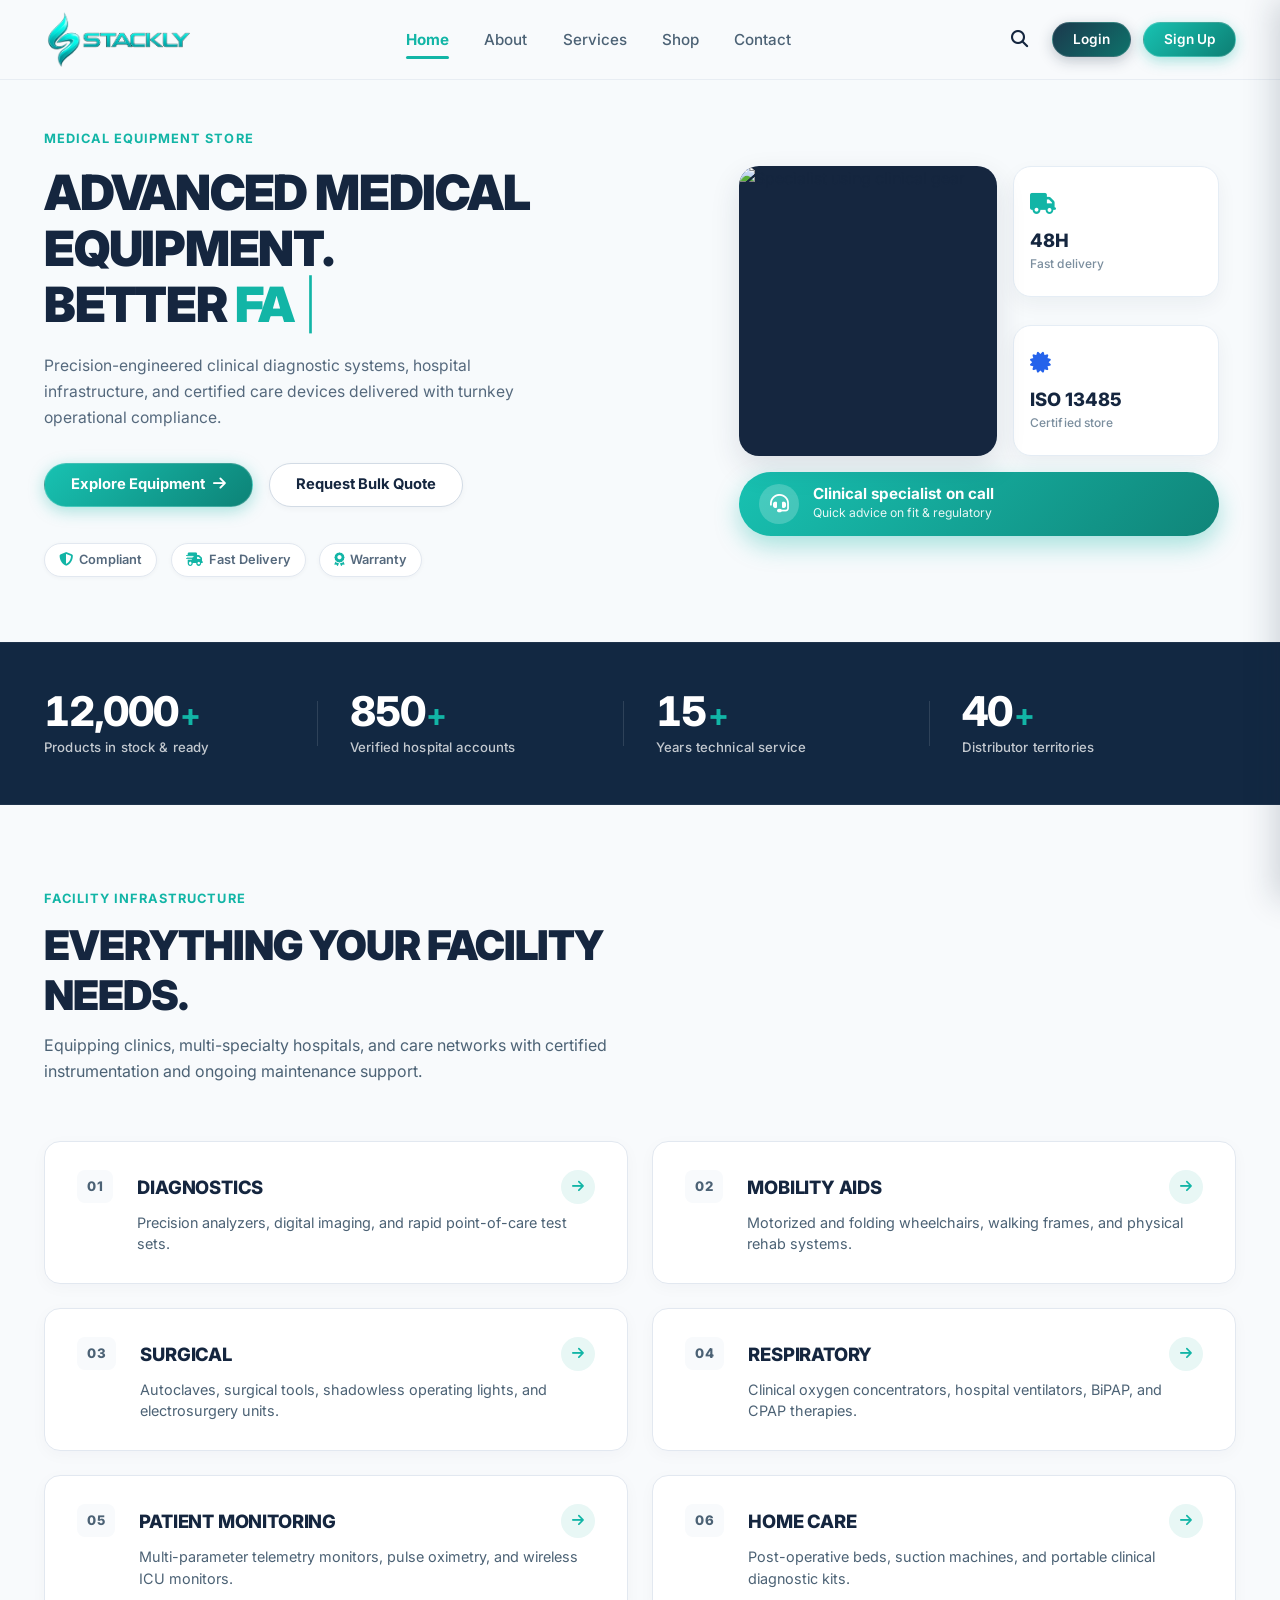
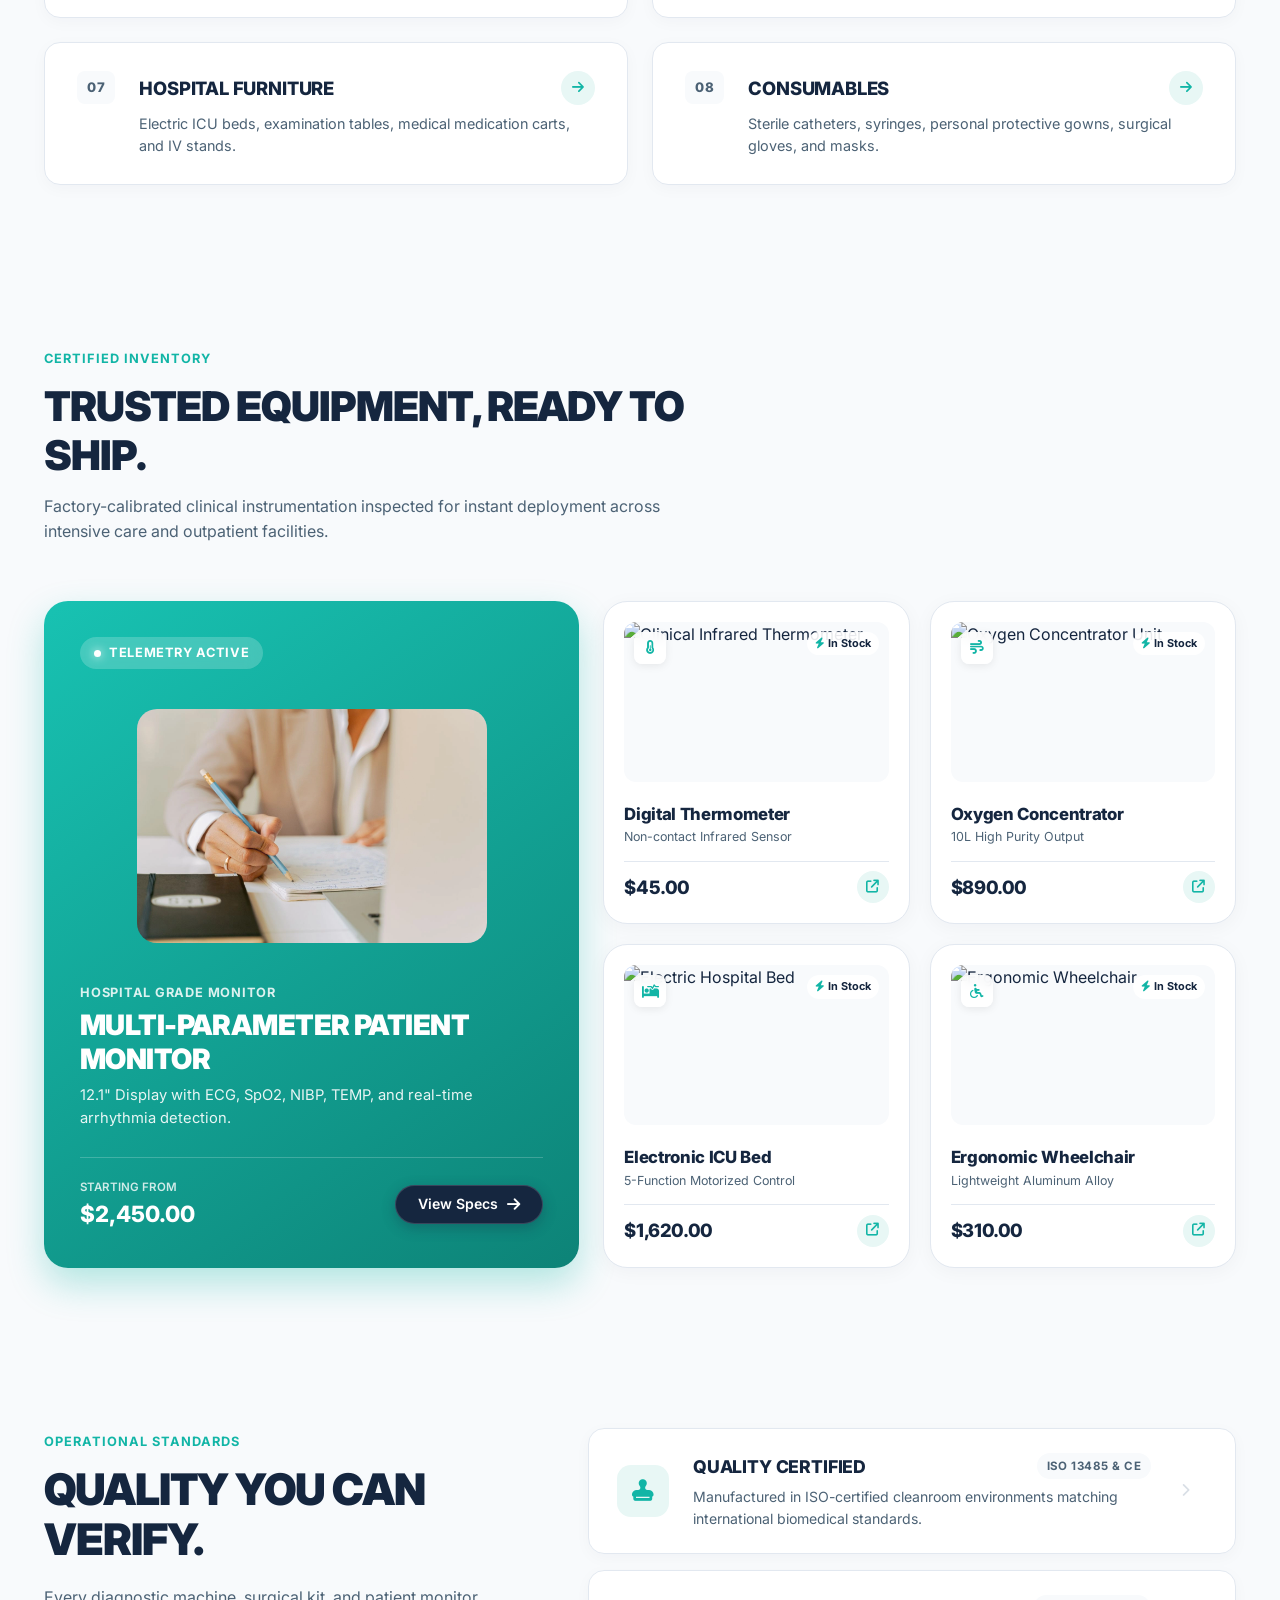
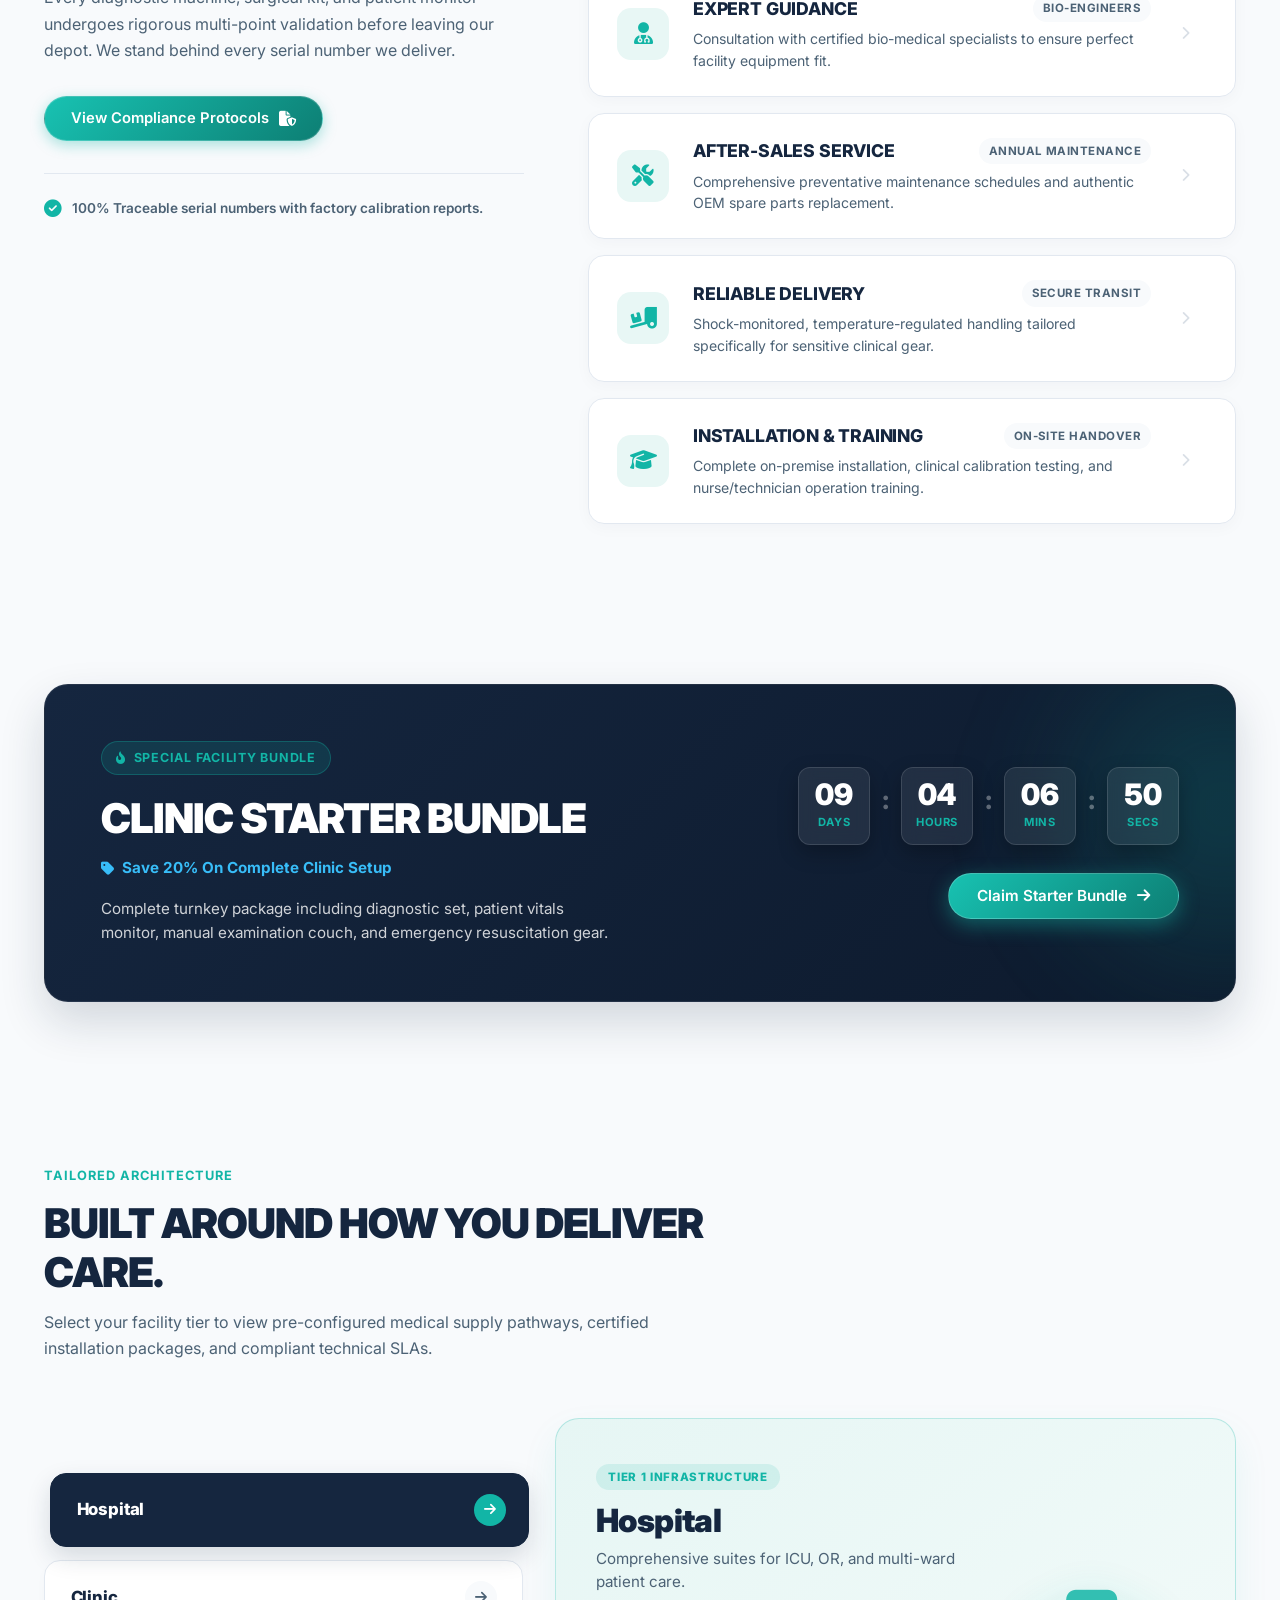
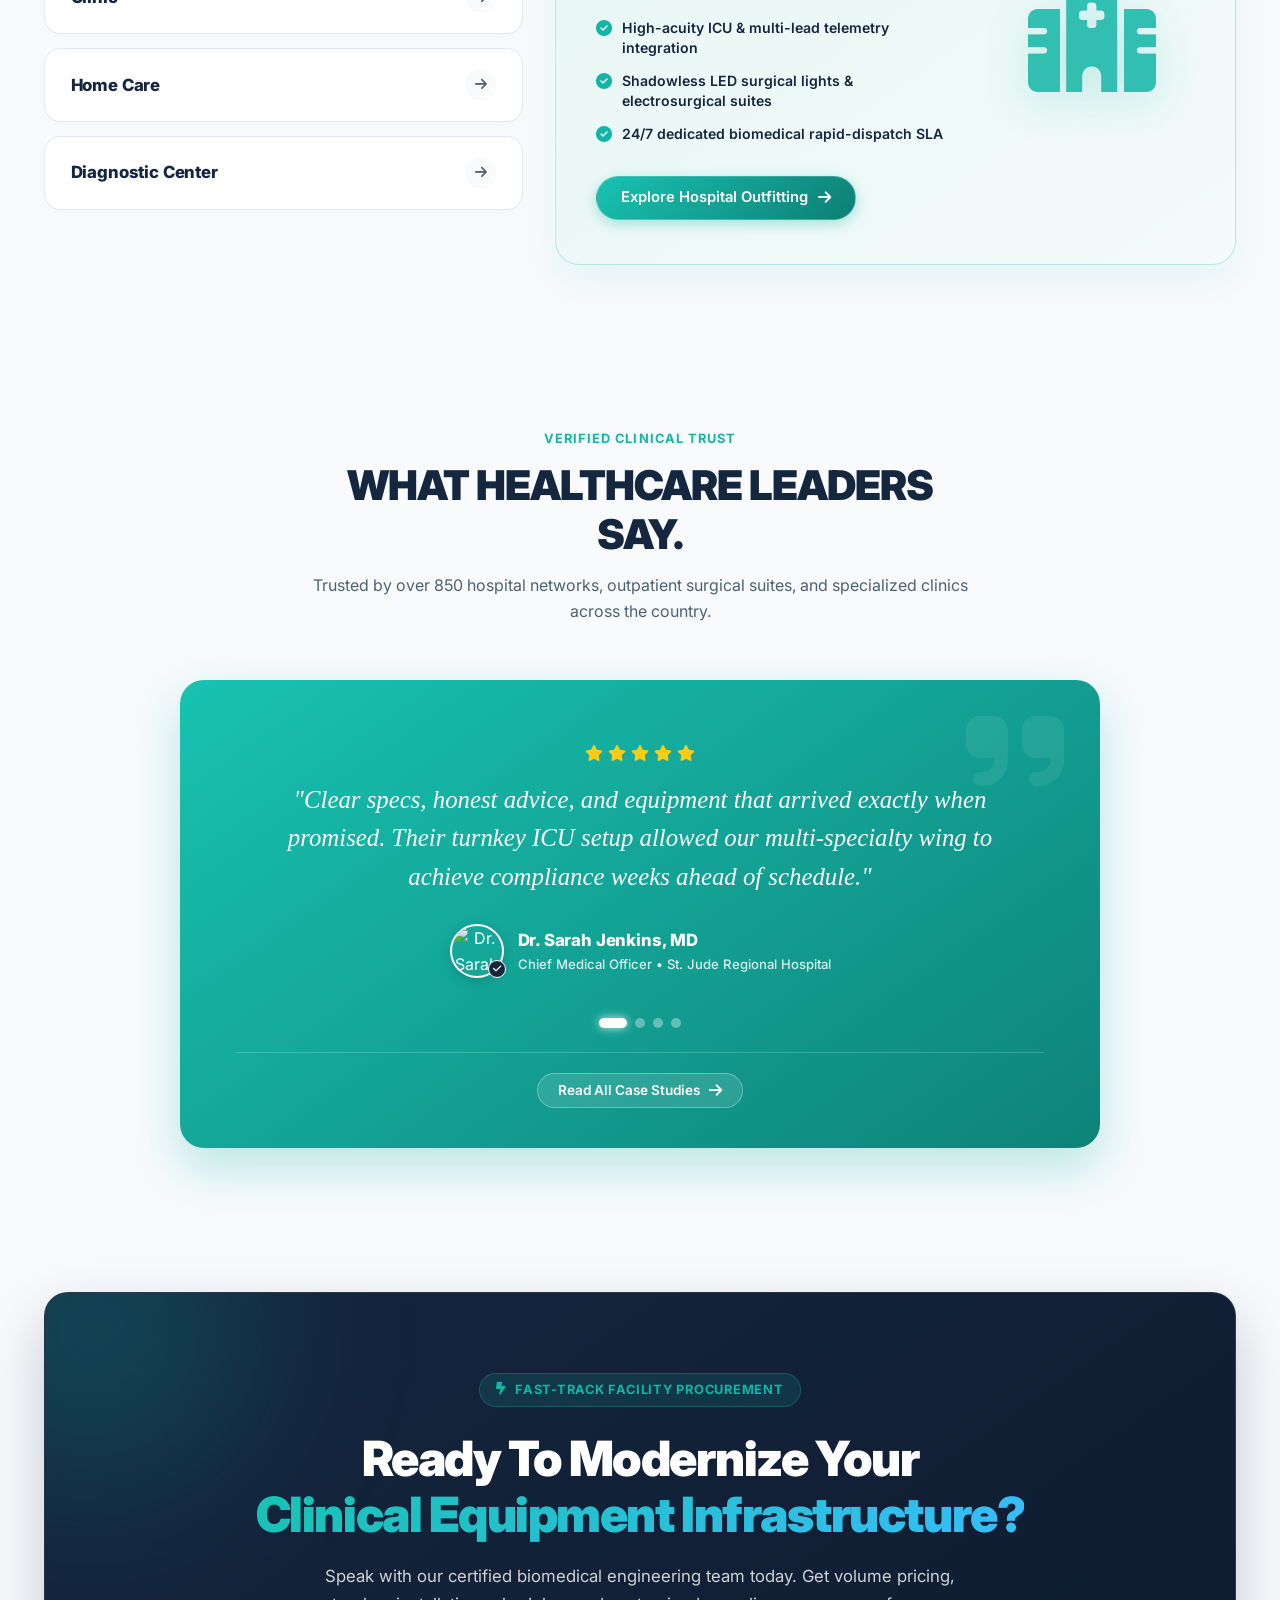
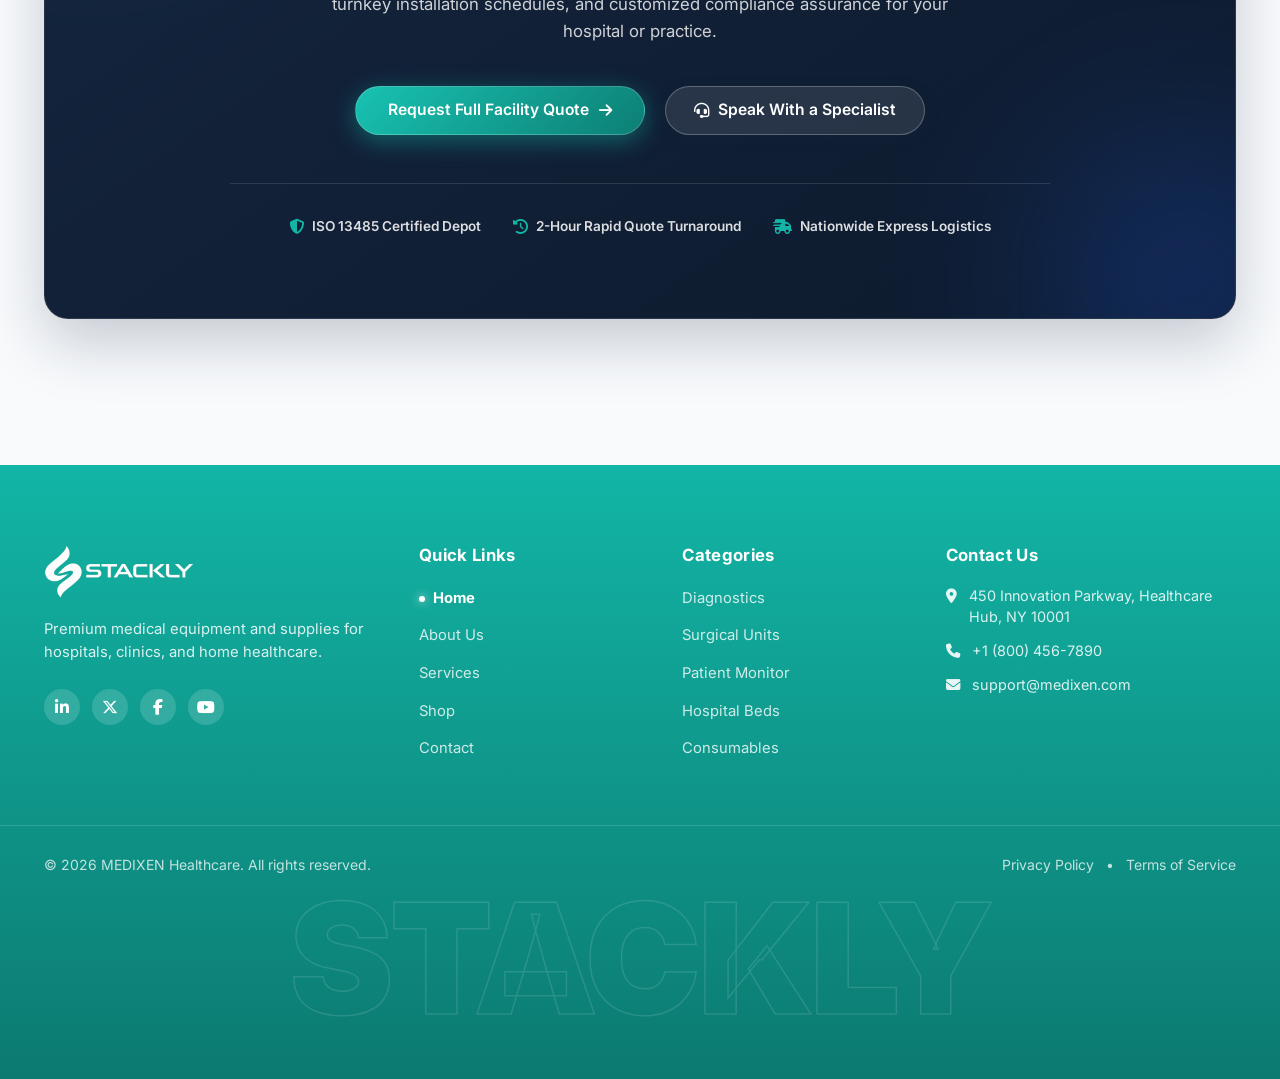
==== index.html @ d43b920a "Add files via upload" ====
<!DOCTYPE html>
<html lang="en">

<head>
    <meta charset="UTF-8" />
    <meta name="viewport" content="width=device-width, initial-scale=1.0" />
    <title>Medical Equipment Store</title>

    <!-- Google Font -->
    <link rel="preconnect" href="https://fonts.googleapis.com">
    <link rel="preconnect" href="https://fonts.gstatic.com" crossorigin>
    <link href="https://fonts.googleapis.com/css2?family=Inter:wght@400;500;600;700;800&display=swap" rel="stylesheet">

    <!-- Font Awesome 6 -->
    <link rel="stylesheet" href="https://cdnjs.cloudflare.com/ajax/libs/font-awesome/6.5.1/css/all.min.css" />

    <link rel="icon" href="./assets/logo.webp" />
    <link rel="stylesheet" href="root.css" />
    <link rel="stylesheet" href="style.css" />
</head>

<body class="is-loading">

    <!-- ==================== PRELOADER ==================== -->
    <div class="preloader" id="preloader">
        <div class="preloader-content">
            <div class="preloader-pulse-box">
                <div class="pulse-icon"><i class="fa-solid fa-heart-pulse"></i></div>
                <svg class="ecg-svg" viewBox="0 0 300 100" fill="none">
                    <path class="ecg-path" d="M0,50 L70,50 L85,20 L100,80 L115,30 L130,65 L145,50 L300,50" />
                </svg>
            </div>
            <div class="preloader-brand">STACKLY</div>
            <div class="preloader-status">Preparing medical equipment catalog...</div>
        </div>
    </div>

    <!-- ==================== HEADER NAVBAR ==================== -->
    <header class="site-header" id="header">
        <div class="container header-container">
            <!-- Logo -->
            <a href="index.html" class="brand-logo">
                <img src="./assets/logo 12.webp" alt="logo" width="150px" height="50px">
            </a>

            <!-- Desktop Navigation Menu -->
            <nav class="desktop-nav" aria-label="Main Navigation">
                <ul class="nav-list">
                    <li><a href="index.html" class="nav-link">Home</a></li>
                    <li><a href="about.html" class="nav-link">About</a></li>
                    <li><a href="services.html" class="nav-link">Services</a></li>
                    <li><a href="shop.html" class="nav-link">Shop</a></li>
                    <li><a href="contact.html" class="nav-link">Contact</a></li>
                </ul>
            </nav>

            <!-- Right Header Actions -->
            <div class="header-actions">
                <button class="icon-btn search-toggle" aria-label="Search">
                    <i class="fa-solid fa-magnifying-glass"></i>
                </button>

                <div class="header-auth-btns">
                    <a href="login.html" class="btn btn-secondary btn-sm">Login</a>
                    <a href="signup.html" class="btn btn-primary btn-sm">Sign Up</a>
                </div>

                <!-- Hamburger Button -->
                <button class="hamburger-btn" id="hamburgerBtn" aria-label="Toggle navigation" aria-expanded="false">
                    <span class="bar line-1"></span>
                    <span class="bar line-2"></span>
                    <span class="bar line-3"></span>
                </button>
            </div>
        </div>
    </header>

    <!-- Mobile Drawer Overlay -->
    <div class="mobile-menu-overlay" id="mobileOverlay"></div>

    <!-- Mobile Drawer Menu -->
    <aside class="mobile-drawer" id="mobileDrawer">
        <div class="mobile-drawer-header">
            <a href="index.html" class="brand-logo">
                <img src="./assets/logo 12.webp" alt="logo" width="150px" height="50px">
            </a>
            <button class="close-drawer-btn" id="closeDrawerBtn" aria-label="Close menu">
                <i class="fa-solid fa-xmark"></i>
            </button>
        </div>

        <!-- Scrollable middle list area -->
        <div class="mobile-drawer-body">
            <nav class="mobile-nav">
                <ul class="mobile-nav-list">
                    <li><a href="index.html" class="mobile-nav-link"><i class="fa-solid fa-house"></i> Home</a></li>
                    <li><a href="about.html" class="mobile-nav-link"><i class="fa-solid fa-circle-info"></i> About</a>
                    </li>
                    <li><a href="services.html" class="mobile-nav-link"><i class="fa-solid fa-stethoscope"></i>
                            Services</a></li>
                    <li><a href="shop.html" class="mobile-nav-link"><i class="fa-solid fa-store"></i> Shop</a></li>
                    <li><a href="contact.html" class="mobile-nav-link"><i class="fa-solid fa-envelope"></i> Contact</a>
                    </li>
                </ul>
            </nav>
        </div>

        <!-- Fixed/Pinned Login & Sign Up Actions -->
        <div class="mobile-drawer-footer">
            <a href="login.html" class="btn btn-secondary w-full">
                <i class="fa-solid fa-arrow-right-to-bracket"></i> Login
            </a>
            <a href="signup.html" class="btn btn-primary w-full">
                <i class="fa-solid fa-user-plus"></i> Sign Up
            </a>
        </div>
    </aside>







    <!-- ==================== HERO SECTION (IMAGE 2 UI/UX) ==================== -->
    <section class="hero-section" id="home">
        <div class="container hero-container">

            <!-- Left Column: Content & Live Typewriter -->
            <div class="hero-content">
                <span class="hero-eyebrow">Medical Equipment Store</span>

                <h1 class="hero-title">
                    ADVANCED MEDICAL EQUIPMENT.<br>
                    <span class="hero-highlight">BETTER </span>
                    <span class="typewriter-text" id="typewriterText"></span>
                    <span class="typewriter-cursor">|</span>
                </h1>

                <p class="hero-description">
                    Precision-engineered clinical diagnostic systems, hospital infrastructure, and certified care
                    devices delivered with turnkey operational compliance.
                </p>

                <!-- Buttons: Fully Bulletproof Visibility -->
                <div class="hero-actions">
                    <a href="shop.html" class="hero-btn hero-btn-primary">
                        <span>Explore Equipment</span>
                        <i class="fa-solid fa-arrow-right"></i>
                    </a>
                    <a href="contact.html" class="hero-btn hero-btn-outline">
                        <span>Request Bulk Quote</span>
                    </a>
                </div>

                <!-- Trust Badges Bar (Matches Image 2) -->
                <div class="hero-trust-row">
                    <div class="trust-badge">
                        <i class="fa-solid fa-shield-halved"></i>
                        <span>Compliant</span>
                    </div>
                    <div class="trust-badge">
                        <i class="fa-solid fa-truck-fast"></i>
                        <span>Fast Delivery</span>
                    </div>
                    <div class="trust-badge">
                        <i class="fa-solid fa-award"></i>
                        <span>Warranty</span>
                    </div>
                </div>
            </div>

            <!-- Right Column: Layered Composition from Image 2 -->
            <div class="hero-visual">
                <div class="hero-visual-grid">

                    <!-- Left Side: Auto-Changing Vertical Doctor/Operating Card -->
                    <div class="doctor-photo-card">
                        <div class="doctor-slider-viewport">
                            <div class="doc-slide active">
                                <img src="https://images.unsplash.com/photo-1579684385127-1ef15d508118?auto=format&fit=crop&w=700&q=80"
                                    alt="Doctor in surgery" class="doc-img">
                            </div>
                            <div class="doc-slide">
                                <img src="https://images.unsplash.com/photo-1516549655169-df83a0774514?auto=format&fit=crop&w=700&q=80"
                                    alt="Specialist using clinical gear" class="doc-img">
                            </div>
                            <div class="doc-slide">
                                <img src="https://images.unsplash.com/photo-1584515979956-d9f6e5d09982?auto=format&fit=crop&w=700&q=80"
                                    alt="ICU equipment care" class="doc-img">
                            </div>
                        </div>
                    </div>

                    <!-- Right Side: 2 Stacked Stat Cards -->
                    <div class="doctor-stats-stack">
                        <!-- 48H Card -->
                        <div class="stat-mini-card">
                            <div class="stat-icon"><i class="fa-solid fa-truck"></i></div>
                            <div class="stat-meta">
                                <span class="stat-num">48H</span>
                                <span class="stat-label">Fast delivery</span>
                            </div>
                        </div>

                        <!-- ISO Card -->
                        <div class="stat-mini-card">
                            <div class="stat-icon iso-icon"><i class="fa-solid fa-certificate"></i></div>
                            <div class="stat-meta">
                                <span class="stat-num">ISO 13485</span>
                                <span class="stat-label">Certified store</span>
                            </div>
                        </div>
                    </div>

                    <!-- Bottom Spanning Pill Card (Clinical Specialist On Call) -->
                    <div class="clinical-specialist-card">
                        <div class="specialist-avatar">
                            <i class="fa-solid fa-headset"></i>
                        </div>
                        <div class="specialist-info">
                            <strong>Clinical specialist on call</strong>
                            <span>Quick advice on fit &amp; regulatory</span>
                        </div>
                    </div>

                </div>
            </div>

        </div>
    </section>







    <!-- ==================== STATS METRICS RIBBON ==================== -->
    <section class="stats-ribbon" id="stats">
        <div class="container stats-container">

            <!-- Stat Item 1 -->
            <div class="stat-item">
                <div class="stat-number-wrapper">
                    <span class="stat-counter" data-target="12000">0</span>
                    <span class="stat-suffix">+</span>
                </div>
                <p class="stat-label">Products in stock & ready</p>
            </div>

            <!-- Stat Item 2 -->
            <div class="stat-item">
                <div class="stat-number-wrapper">
                    <span class="stat-counter" data-target="850">0</span>
                    <span class="stat-suffix">+</span>
                </div>
                <p class="stat-label">Verified hospital accounts</p>
            </div>

            <!-- Stat Item 3 -->
            <div class="stat-item">
                <div class="stat-number-wrapper">
                    <span class="stat-counter" data-target="15">0</span>
                    <span class="stat-suffix">+</span>
                </div>
                <p class="stat-label">Years technical service</p>
            </div>

            <!-- Stat Item 4 -->
            <div class="stat-item">
                <div class="stat-number-wrapper">
                    <span class="stat-counter" data-target="40">0</span>
                    <span class="stat-suffix">+</span>
                </div>
                <p class="stat-label">Distributor territories</p>
            </div>

        </div>
    </section>







    <!-- ==================== CATEGORIES SECTION ==================== -->
<section class="facility-categories section-padding" id="categories">
  <div class="container">
    
    <!-- Section Heading Header -->
    <div class="section-head-wrapper category-reveal">
      <span class="eyebrow-tag">Facility Infrastructure</span>
      <h2 class="section-heading">EVERYTHING YOUR FACILITY NEEDS.</h2>
      <p class="section-subtext">
        Equipping clinics, multi-specialty hospitals, and care networks with certified instrumentation and ongoing maintenance support.
      </p>
    </div>

    <!-- 8-Card Grid (Image 2 UI/UX) -->
    <div class="category-grid">
      
      <!-- Card 01: Diagnostics -->
      <a href="error.html" class="category-card category-reveal">
        <div class="card-num-box">
          <span class="card-index">01</span>
        </div>
        <div class="card-main-info">
          <div class="card-title-row">
            <h3 class="category-name">DIAGNOSTICS</h3>
            <span class="category-arrow-btn" aria-hidden="true">
              <i class="fa-solid fa-arrow-right"></i>
            </span>
          </div>
          <p class="category-desc">Precision analyzers, digital imaging, and rapid point-of-care test sets.</p>
          <div class="category-hover-reveal">
            <span class="hover-badge"><i class="fa-solid fa-check"></i> 142 Products In Stock</span>
          </div>
        </div>
      </a>

      <!-- Card 02: Mobility Aids -->
      <a href="error.html" class="category-card category-reveal">
        <div class="card-num-box">
          <span class="card-index">02</span>
        </div>
        <div class="card-main-info">
          <div class="card-title-row">
            <h3 class="category-name">MOBILITY AIDS</h3>
            <span class="category-arrow-btn" aria-hidden="true">
              <i class="fa-solid fa-arrow-right"></i>
            </span>
          </div>
          <p class="category-desc">Motorized and folding wheelchairs, walking frames, and physical rehab systems.</p>
          <div class="category-hover-reveal">
            <span class="hover-badge"><i class="fa-solid fa-check"></i> Ergonomic &amp; Certified</span>
          </div>
        </div>
      </a>

      <!-- Card 03: Surgical -->
      <a href="error.html" class="category-card category-reveal">
        <div class="card-num-box">
          <span class="card-index">03</span>
        </div>
        <div class="card-main-info">
          <div class="card-title-row">
            <h3 class="category-name">SURGICAL</h3>
            <span class="category-arrow-btn" aria-hidden="true">
              <i class="fa-solid fa-arrow-right"></i>
            </span>
          </div>
          <p class="category-desc">Autoclaves, surgical tools, shadowless operating lights, and electrosurgery units.</p>
          <div class="category-hover-reveal">
            <span class="hover-badge"><i class="fa-solid fa-check"></i> High Precision Grade</span>
          </div>
        </div>
      </a>

      <!-- Card 04: Respiratory -->
      <a href="error.html" class="category-card category-reveal">
        <div class="card-num-box">
          <span class="card-index">04</span>
        </div>
        <div class="card-main-info">
          <div class="card-title-row">
            <h3 class="category-name">RESPIRATORY</h3>
            <span class="category-arrow-btn" aria-hidden="true">
              <i class="fa-solid fa-arrow-right"></i>
            </span>
          </div>
          <p class="category-desc">Clinical oxygen concentrators, hospital ventilators, BiPAP, and CPAP therapies.</p>
          <div class="category-hover-reveal">
            <span class="hover-badge"><i class="fa-solid fa-check"></i> Continuous Flow Certified</span>
          </div>
        </div>
      </a>

      <!-- Card 05: Patient Monitoring -->
      <a href="error.html" class="category-card category-reveal">
        <div class="card-num-box">
          <span class="card-index">05</span>
        </div>
        <div class="card-main-info">
          <div class="card-title-row">
            <h3 class="category-name">PATIENT MONITORING</h3>
            <span class="category-arrow-btn" aria-hidden="true">
              <i class="fa-solid fa-arrow-right"></i>
            </span>
          </div>
          <p class="category-desc">Multi-parameter telemetry monitors, pulse oximetry, and wireless ICU monitors.</p>
          <div class="category-hover-reveal">
            <span class="hover-badge"><i class="fa-solid fa-check"></i> Real-time Telemetry</span>
          </div>
        </div>
      </a>

      <!-- Card 06: Home Care -->
      <a href="error.html" class="category-card category-reveal">
        <div class="card-num-box">
          <span class="card-index">06</span>
        </div>
        <div class="card-main-info">
          <div class="card-title-row">
            <h3 class="category-name">HOME CARE</h3>
            <span class="category-arrow-btn" aria-hidden="true">
              <i class="fa-solid fa-arrow-right"></i>
            </span>
          </div>
          <p class="category-desc">Post-operative beds, suction machines, and portable clinical diagnostic kits.</p>
          <div class="category-hover-reveal">
            <span class="hover-badge"><i class="fa-solid fa-check"></i> Patient-friendly Design</span>
          </div>
        </div>
      </a>

      <!-- Card 07: Hospital Furniture -->
      <a href="error.html" class="category-card category-reveal">
        <div class="card-num-box">
          <span class="card-index">07</span>
        </div>
        <div class="card-main-info">
          <div class="card-title-row">
            <h3 class="category-name">HOSPITAL FURNITURE</h3>
            <span class="category-arrow-btn" aria-hidden="true">
              <i class="fa-solid fa-arrow-right"></i>
            </span>
          </div>
          <p class="category-desc">Electric ICU beds, examination tables, medical medication carts, and IV stands.</p>
          <div class="category-hover-reveal">
            <span class="hover-badge"><i class="fa-solid fa-check"></i> Heavy-Duty Anti-Microbial</span>
          </div>
        </div>
      </a>

      <!-- Card 08: Consumables -->
      <a href="error.html" class="category-card category-reveal">
        <div class="card-num-box">
          <span class="card-index">08</span>
        </div>
        <div class="card-main-info">
          <div class="card-title-row">
            <h3 class="category-name">CONSUMABLES</h3>
            <span class="category-arrow-btn" aria-hidden="true">
              <i class="fa-solid fa-arrow-right"></i>
            </span>
          </div>
          <p class="category-desc">Sterile catheters, syringes, personal protective gowns, surgical gloves, and masks.</p>
          <div class="category-hover-reveal">
            <span class="hover-badge"><i class="fa-solid fa-check"></i> Bulk Ready Shipment</span>
          </div>
        </div>
      </a>

    </div>

  </div>
</section>







<!-- ==================== FEATURED BENTO SHOWCASE ==================== -->
<section class="featured-bento section-padding" id="shop">
  <div class="container">
    
    <!-- Section Header -->
    <div class="section-head-wrapper bento-reveal">
      <span class="eyebrow-tag">Certified Inventory</span>
      <h2 class="section-heading">TRUSTED EQUIPMENT, READY TO SHIP.</h2>
      <p class="section-subtext">
        Factory-calibrated clinical instrumentation inspected for instant deployment across intensive care and outpatient facilities.
      </p>
    </div>

    <!-- Bento Grid Layout -->
    <div class="bento-grid">
      
      <!-- Left Spotlight Card: Multi-Parameter ECG Monitor -->
      <div class="bento-card bento-spotlight bento-reveal">
        <div class="spotlight-badge">
          <span class="live-dot"></span>
          <span>Telemetry Active</span>
        </div>

        <div class="spotlight-visual">
          <div class="ecg-glow-aura"></div>
          <!-- Animated ECG Waveform -->
          <img src="./assets/img 8.webp" alt="logo" width="350px" height="150px">
        </div>

        <div class="spotlight-details">
          <span class="spotlight-tag">Hospital Grade Monitor</span>
          <h3 class="spotlight-title">MULTI-PARAMETER PATIENT MONITOR</h3>
          <p class="spotlight-desc">12.1" Display with ECG, SpO2, NIBP, TEMP, and real-time arrhythmia detection.</p>
          
          <div class="spotlight-footer">
            <div class="spotlight-price">
              <span class="price-label">Starting From</span>
              <span class="price-val">$2,450.00</span>
            </div>
            <a href="error.html" class="btn btn-secondary spotlight-btn">
              <span>View Specs</span>
              <i class="fa-solid fa-arrow-right"></i>
            </a>
          </div>
        </div>
      </div>

      <!-- Right 4-Product Grid -->
      <div class="bento-products-grid">
        
        <!-- Product 1: Digital Thermometer -->
        <div class="bento-card product-card bento-reveal">
          <div class="product-visual">
            <div class="product-glow"></div>
            <div class="product-icon-wrap">
              <i class="fa-solid fa-temperature-half"></i>
            </div>
            <img src="https://images.unsplash.com/photo-1584308666744-24d5c474f2ae?auto=format&fit=crop&w=500&q=80" alt="Clinical Infrared Thermometer" class="product-img">
            <span class="shipping-tag"><i class="fa-solid fa-bolt"></i> In Stock</span>
          </div>

          <div class="product-meta">
            <h4 class="product-name">Digital Thermometer</h4>
            <span class="product-spec">Non-contact Infrared Sensor</span>
            <div class="product-bottom-row">
              <span class="product-price">$45.00</span>
              <a href="error.html" class="quick-view-btn" aria-label="Quick View">
                <i class="fa-solid fa-arrow-up-right-from-square"></i>
              </a>
            </div>
          </div>
        </div>

        <!-- Product 2: Oxygen Concentrator -->
        <div class="bento-card product-card bento-reveal">
          <div class="product-visual">
            <div class="product-glow"></div>
            <div class="product-icon-wrap">
              <i class="fa-solid fa-wind"></i>
            </div>
            <img src="https://images.unsplash.com/photo-1584515933487-779824d29309?auto=format&fit=crop&w=500&q=80" alt="Oxygen Concentrator Unit" class="product-img">
            <span class="shipping-tag"><i class="fa-solid fa-bolt"></i> In Stock</span>
          </div>

          <div class="product-meta">
            <h4 class="product-name">Oxygen Concentrator</h4>
            <span class="product-spec">10L High Purity Output</span>
            <div class="product-bottom-row">
              <span class="product-price">$890.00</span>
              <a href="error.html" class="quick-view-btn" aria-label="Quick View">
                <i class="fa-solid fa-arrow-up-right-from-square"></i>
              </a>
            </div>
          </div>
        </div>

        <!-- Product 3: ICU Bed -->
        <div class="bento-card product-card bento-reveal">
          <div class="product-visual">
            <div class="product-glow"></div>
            <div class="product-icon-wrap">
              <i class="fa-solid fa-bed-pulse"></i>
            </div>
            <img src="https://images.unsplash.com/photo-1519494026892-80bbd2d6fd0d?auto=format&fit=crop&w=500&q=80" alt="Electric Hospital Bed" class="product-img">
            <span class="shipping-tag"><i class="fa-solid fa-bolt"></i> In Stock</span>
          </div>

          <div class="product-meta">
            <h4 class="product-name">Electronic ICU Bed</h4>
            <span class="product-spec">5-Function Motorized Control</span>
            <div class="product-bottom-row">
              <span class="product-price">$1,620.00</span>
              <a href="error.html" class="quick-view-btn" aria-label="Quick View">
                <i class="fa-solid fa-arrow-up-right-from-square"></i>
              </a>
            </div>
          </div>
        </div>

        <!-- Product 4: Folding Wheelchair -->
        <div class="bento-card product-card bento-reveal">
          <div class="product-visual">
            <div class="product-glow"></div>
            <div class="product-icon-wrap">
              <i class="fa-solid fa-wheelchair"></i>
            </div>
            <img src="https://images.unsplash.com/photo-1576765608535-5f04d1e3f289?auto=format&fit=crop&w=500&q=80" alt="Ergonomic Wheelchair" class="product-img">
            <span class="shipping-tag"><i class="fa-solid fa-bolt"></i> In Stock</span>
          </div>

          <div class="product-meta">
            <h4 class="product-name">Ergonomic Wheelchair</h4>
            <span class="product-spec">Lightweight Aluminum Alloy</span>
            <div class="product-bottom-row">
              <span class="product-price">$310.00</span>
              <a href="error.html" class="quick-view-btn" aria-label="Quick View">
                <i class="fa-solid fa-arrow-up-right-from-square"></i>
              </a>
            </div>
          </div>
        </div>

      </div>
    </div>

  </div>
</section>







<!-- ==================== QUALITY VERIFICATION SECTION ==================== -->
<section class="quality-verify section-padding" id="quality">
  <div class="container quality-container">
    
    <!-- Left Column: Title & CTA -->
    <div class="quality-content quality-reveal">
      <span class="eyebrow-tag">Operational Standards</span>
      <h2 class="section-heading">QUALITY YOU CAN VERIFY.</h2>
      <p class="section-subtext">
        Every diagnostic machine, surgical kit, and patient monitor undergoes rigorous multi-point validation before leaving our depot. We stand behind every serial number we deliver.
      </p>

      <div class="quality-actions">
        <a href="error.html" class="btn btn-primary quality-btn">
          <span>View Compliance Protocols</span>
          <i class="fa-solid fa-file-shield"></i>
        </a>
      </div>

      <!-- Live Trust Footnote -->
      <div class="quality-footnote">
        <i class="fa-solid fa-circle-check"></i>
        <span>100% Traceable serial numbers with factory calibration reports.</span>
      </div>
    </div>

    <!-- Right Column: 5 Interactive Checklist Rows -->
    <div class="quality-list">
      
      <!-- Item 1: Quality Certified -->
      <div class="quality-card quality-reveal">
        <div class="quality-icon-wrap">
          <i class="fa-solid fa-stamp"></i>
        </div>
        <div class="quality-card-body">
          <div class="quality-card-head">
            <h3 class="quality-card-title">QUALITY CERTIFIED</h3>
            <span class="quality-status-tag">ISO 13485 &amp; CE</span>
          </div>
          <p class="quality-card-desc">Manufactured in ISO-certified cleanroom environments matching international biomedical standards.</p>
        </div>
        <div class="quality-card-arrow" aria-hidden="true">
          <i class="fa-solid fa-chevron-right"></i>
        </div>
      </div>

      <!-- Item 2: Expert Guidance -->
      <div class="quality-card quality-reveal">
        <div class="quality-icon-wrap">
          <i class="fa-solid fa-user-doctor"></i>
        </div>
        <div class="quality-card-body">
          <div class="quality-card-head">
            <h3 class="quality-card-title">EXPERT GUIDANCE</h3>
            <span class="quality-status-tag">Bio-Engineers</span>
          </div>
          <p class="quality-card-desc">Consultation with certified bio-medical specialists to ensure perfect facility equipment fit.</p>
        </div>
        <div class="quality-card-arrow" aria-hidden="true">
          <i class="fa-solid fa-chevron-right"></i>
        </div>
      </div>

      <!-- Item 3: After-Sales Service -->
      <div class="quality-card quality-reveal">
        <div class="quality-icon-wrap">
          <i class="fa-solid fa-screwdriver-wrench"></i>
        </div>
        <div class="quality-card-body">
          <div class="quality-card-head">
            <h3 class="quality-card-title">AFTER-SALES SERVICE</h3>
            <span class="quality-status-tag">Annual Maintenance</span>
          </div>
          <p class="quality-card-desc">Comprehensive preventative maintenance schedules and authentic OEM spare parts replacement.</p>
        </div>
        <div class="quality-card-arrow" aria-hidden="true">
          <i class="fa-solid fa-chevron-right"></i>
        </div>
      </div>

      <!-- Item 4: Reliable Delivery -->
      <div class="quality-card quality-reveal">
        <div class="quality-icon-wrap">
          <i class="fa-solid fa-truck-ramp-box"></i>
        </div>
        <div class="quality-card-body">
          <div class="quality-card-head">
            <h3 class="quality-card-title">RELIABLE DELIVERY</h3>
            <span class="quality-status-tag">Secure Transit</span>
          </div>
          <p class="quality-card-desc">Shock-monitored, temperature-regulated handling tailored specifically for sensitive clinical gear.</p>
        </div>
        <div class="quality-card-arrow" aria-hidden="true">
          <i class="fa-solid fa-chevron-right"></i>
        </div>
      </div>

      <!-- Item 5: Installation & Training -->
      <div class="quality-card quality-reveal">
        <div class="quality-icon-wrap">
          <i class="fa-solid fa-graduation-cap"></i>
        </div>
        <div class="quality-card-body">
          <div class="quality-card-head">
            <h3 class="quality-card-title">INSTALLATION &amp; TRAINING</h3>
            <span class="quality-status-tag">On-Site Handover</span>
          </div>
          <p class="quality-card-desc">Complete on-premise installation, clinical calibration testing, and nurse/technician operation training.</p>
        </div>
        <div class="quality-card-arrow" aria-hidden="true">
          <i class="fa-solid fa-chevron-right"></i>
        </div>
      </div>

    </div>

  </div>
</section>







<!-- ==================== PROMO DEAL BANNER ==================== -->
<section class="deal-section section-padding" id="deals">
  <div class="container">
    
    <div class="deal-banner promo-reveal">
      <div class="deal-glow-aura" aria-hidden="true"></div>

      <!-- Left Column: Details -->
      <div class="deal-content">
        <span class="deal-badge">
          <i class="fa-solid fa-fire-flame-curved"></i> Special Facility Bundle
        </span>
        <h2 class="deal-title">CLINIC STARTER BUNDLE</h2>
        <div class="deal-discount-tag">
          <i class="fa-solid fa-tag"></i>
          <span>Save 20% On Complete Clinic Setup</span>
        </div>
        <p class="deal-desc">
          Complete turnkey package including diagnostic set, patient vitals monitor, manual examination couch, and emergency resuscitation gear.
        </p>
      </div>

      <!-- Right Column: Live Countdown & CTA -->
      <div class="deal-action-box">
        <div class="countdown-timer" id="countdownTimer">
          
          <div class="time-block">
            <span class="time-num" id="cdDays">09</span>
            <span class="time-unit">Days</span>
          </div>
          <span class="time-divider">:</span>

          <div class="time-block">
            <span class="time-num" id="cdHours">04</span>
            <span class="time-unit">Hours</span>
          </div>
          <span class="time-divider">:</span>

          <div class="time-block">
            <span class="time-num" id="cdMins">06</span>
            <span class="time-unit">Mins</span>
          </div>
          <span class="time-divider">:</span>

          <div class="time-block">
            <span class="time-num" id="cdSecs">54</span>
            <span class="time-unit">Secs</span>
          </div>

        </div>

        <div class="deal-btn-wrap">
          <a href="error.html" class="btn btn-primary deal-cta-btn">
            <span>Claim Starter Bundle</span>
            <i class="fa-solid fa-arrow-right"></i>
          </a>
        </div>
      </div>

    </div>

  </div>
</section>







<!-- ==================== FACILITY SOLUTIONS SECTION ==================== -->
<section class="facility-solutions section-padding" id="solutions">
  <div class="container">
    
    <!-- Section Heading -->
    <div class="section-head-wrapper solution-reveal">
      <span class="eyebrow-tag">Tailored Architecture</span>
      <h2 class="section-heading">BUILT AROUND HOW YOU DELIVER CARE.</h2>
      <p class="section-subtext">
        Select your facility tier to view pre-configured medical supply pathways, certified installation packages, and compliant technical SLAs.
      </p>
    </div>

    <!-- Interactive 2-Column Showcase -->
    <div class="solutions-grid">
      
      <!-- Left Column: Interactive Nav List -->
      <div class="solution-nav-list solution-reveal">
        
        <!-- Tab 1: Hospital -->
        <button type="button" class="solution-tab-btn active" data-target="hospital">
          <span class="tab-label">Hospital</span>
          <span class="tab-arrow"><i class="fa-solid fa-arrow-right"></i></span>
        </button>

        <!-- Tab 2: Clinic -->
        <button type="button" class="solution-tab-btn" data-target="clinic">
          <span class="tab-label">Clinic</span>
          <span class="tab-arrow"><i class="fa-solid fa-arrow-right"></i></span>
        </button>

        <!-- Tab 3: Home Care -->
        <button type="button" class="solution-tab-btn" data-target="homecare">
          <span class="tab-label">Home Care</span>
          <span class="tab-arrow"><i class="fa-solid fa-arrow-right"></i></span>
        </button>

        <!-- Tab 4: Diagnostic Center -->
        <button type="button" class="solution-tab-btn" data-target="diagnostics">
          <span class="tab-label">Diagnostic Center</span>
          <span class="tab-arrow"><i class="fa-solid fa-arrow-right"></i></span>
        </button>

      </div>

      <!-- Right Column: Dynamic Preview Container -->
      <div class="solution-display-card solution-reveal">
        <div class="solution-display-wrapper">
          
          <!-- Panel 1: Hospital (Active by default) -->
          <div class="solution-panel active" id="panel-hospital">
            <div class="panel-main">
              <span class="panel-tier-badge">Tier 1 Infrastructure</span>
              <h3 class="panel-title">Hospital</h3>
              <p class="panel-subtitle">Comprehensive suites for ICU, OR, and multi-ward patient care.</p>
              
              <ul class="panel-checklist">
                <li><i class="fa-solid fa-circle-check"></i> High-acuity ICU &amp; multi-lead telemetry integration</li>
                <li><i class="fa-solid fa-circle-check"></i> Shadowless LED surgical lights &amp; electrosurgical suites</li>
                <li><i class="fa-solid fa-circle-check"></i> 24/7 dedicated biomedical rapid-dispatch SLA</li>
              </ul>

              <div class="panel-cta">
                <a href="error.html" class="btn btn-primary solution-action-btn">
                  <span>Explore Hospital Outfitting</span>
                  <i class="fa-solid fa-arrow-right"></i>
                </a>
              </div>
            </div>

            <div class="panel-icon-graphic">
              <i class="fa-solid fa-hospital"></i>
            </div>
          </div>

          <!-- Panel 2: Clinic -->
          <div class="solution-panel" id="panel-clinic">
            <div class="panel-main">
              <span class="panel-tier-badge">Outpatient Specialist</span>
              <h3 class="panel-title">Clinic</h3>
              <p class="panel-subtitle">Turnkey packages for general practice, dental, and outpatient examination.</p>
              
              <ul class="panel-checklist">
                <li><i class="fa-solid fa-circle-check"></i> Compact wall-mounted diagnostic stations</li>
                <li><i class="fa-solid fa-circle-check"></i> Automated sterilization autoclaves &amp; tray packages</li>
                <li><i class="fa-solid fa-circle-check"></i> Low-maintenance preventive calibration coverage</li>
              </ul>

              <div class="panel-cta">
                <a href="error.html" class="btn btn-primary solution-action-btn">
                  <span>Explore Clinic Bundles</span>
                  <i class="fa-solid fa-arrow-right"></i>
                </a>
              </div>
            </div>

            <div class="panel-icon-graphic">
              <i class="fa-solid fa-house-medical"></i>
            </div>
          </div>

          <!-- Panel 3: Home Care -->
          <div class="solution-panel" id="panel-homecare">
            <div class="panel-main">
              <span class="panel-tier-badge">Post-Acute &amp; Assisted</span>
              <h3 class="panel-title">Home Care</h3>
              <p class="panel-subtitle">Safe, patient-friendly mobility and respiratory gear for residential recovery.</p>
              
              <ul class="panel-checklist">
                <li><i class="fa-solid fa-circle-check"></i> Ultra-quiet clinical oxygen concentrators (5L / 10L)</li>
                <li><i class="fa-solid fa-circle-check"></i> Fully electric 3-function home healthcare beds</li>
                <li><i class="fa-solid fa-circle-check"></i> Direct patient doorstep delivery &amp; caregiver demo</li>
              </ul>

              <div class="panel-cta">
                <a href="error.html" class="btn btn-primary solution-action-btn">
                  <span>Explore Home Solutions</span>
                  <i class="fa-solid fa-arrow-right"></i>
                </a>
              </div>
            </div>

            <div class="panel-icon-graphic">
              <i class="fa-solid fa-heart-pulse"></i>
            </div>
          </div>

          <!-- Panel 4: Diagnostic Center -->
          <div class="solution-panel" id="panel-diagnostics">
            <div class="panel-main">
              <span class="panel-tier-badge">Clinical Laboratory</span>
              <h3 class="panel-title">Diagnostic Center</h3>
              <p class="panel-subtitle">High-throughput analyzers, radiology support, and cold-chain sample logistics.</p>
              
              <ul class="panel-checklist">
                <li><i class="fa-solid fa-circle-check"></i> Multi-channel automated hematology &amp; biochemistry systems</li>
                <li><i class="fa-solid fa-circle-check"></i> Digital point-of-care ultrasound scanners</li>
                <li><i class="fa-solid fa-circle-check"></i> ISO 15189 compliance audit documentation</li>
              </ul>

              <div class="panel-cta">
                <a href="error.html" class="btn btn-primary solution-action-btn">
                  <span>Explore Lab Technology</span>
                  <i class="fa-solid fa-arrow-right"></i>
                </a>
              </div>
            </div>

            <div class="panel-icon-graphic">
              <i class="fa-solid fa-microscope"></i>
            </div>
          </div>

        </div>
      </div>

    </div>

  </div>
</section>







<!-- ==================== TESTIMONIALS SECTION ==================== -->
<section class="testimonial-section section-padding" id="testimonials">
  <div class="container">
    
    <!-- Section Header -->
    <div class="section-head-wrapper text-center testimonial-reveal">
      <span class="eyebrow-tag">Verified Clinical Trust</span>
      <h2 class="section-heading">WHAT HEALTHCARE LEADERS SAY.</h2>
      <p class="section-subtext">
        Trusted by over 850 hospital networks, outpatient surgical suites, and specialized clinics across the country.
      </p>
    </div>

    <!-- Main Testimonial Card Container -->
    <div class="testimonial-card-container testimonial-reveal">
      
      <!-- Big Decorative Background Quote -->
      <div class="quote-watermark" aria-hidden="true">
        <i class="fa-solid fa-quote-right"></i>
      </div>

      <!-- Testimonial Slides Track -->
      <div class="testimonial-track" id="testimonialTrack">
        
        <!-- Slide 1 -->
        <div class="testimonial-slide active">
          <div class="testimonial-rating">
            <i class="fa-solid fa-star"></i>
            <i class="fa-solid fa-star"></i>
            <i class="fa-solid fa-star"></i>
            <i class="fa-solid fa-star"></i>
            <i class="fa-solid fa-star"></i>
          </div>

          <blockquote class="testimonial-quote">
            "Clear specs, honest advice, and equipment that arrived exactly when promised. Their turnkey ICU setup allowed our multi-specialty wing to achieve compliance weeks ahead of schedule."
          </blockquote>

          <div class="testimonial-author">
            <div class="author-avatar-wrap">
              <img src="https://images.unsplash.com/photo-1622253692010-333f2da6031d?auto=format&fit=crop&w=300&q=80" alt="Dr. Sarah Jenkins" class="author-avatar">
              <span class="author-badge"><i class="fa-solid fa-check"></i></span>
            </div>
            <div class="author-meta">
              <strong class="author-name">Dr. Sarah Jenkins, MD</strong>
              <span class="author-role">Chief Medical Officer &bull; St. Jude Regional Hospital</span>
            </div>
          </div>
        </div>

        <!-- Slide 2 -->
        <div class="testimonial-slide">
          <div class="testimonial-rating">
            <i class="fa-solid fa-star"></i>
            <i class="fa-solid fa-star"></i>
            <i class="fa-solid fa-star"></i>
            <i class="fa-solid fa-star"></i>
            <i class="fa-solid fa-star"></i>
          </div>

          <blockquote class="testimonial-quote">
            "The reliability of their patient telemetry monitors and emergency resuscitation kits has set a new benchmark for our emergency department. First-class customer calibration support."
          </blockquote>

          <div class="testimonial-author">
            <div class="author-avatar-wrap">
              <img src="https://images.unsplash.com/photo-1537368910025-700350fe46c7?auto=format&fit=crop&w=300&q=80" alt="Dr. Marcus Vance" class="author-avatar">
              <span class="author-badge"><i class="fa-solid fa-check"></i></span>
            </div>
            <div class="author-meta">
              <strong class="author-name">Dr. Marcus Vance</strong>
              <span class="author-role">Director of Emergency Medicine &bull; Apex Trauma Center</span>
            </div>
          </div>
        </div>

        <!-- Slide 3 -->
        <div class="testimonial-slide">
          <div class="testimonial-rating">
            <i class="fa-solid fa-star"></i>
            <i class="fa-solid fa-star"></i>
            <i class="fa-solid fa-star"></i>
            <i class="fa-solid fa-star"></i>
            <i class="fa-solid fa-star"></i>
          </div>

          <blockquote class="testimonial-quote">
            "As biomedical engineers, we inspect every diagnostic device meticulously. Medixen’s factory calibration documentation and ISO traceable reports make regulatory audits effortless."
          </blockquote>

          <div class="testimonial-author">
            <div class="author-avatar-wrap">
              <img src="https://images.unsplash.com/photo-1594824813583-e18e87d25e0e?auto=format&fit=crop&w=300&q=80" alt="Elena Rostova" class="author-avatar">
              <span class="author-badge"><i class="fa-solid fa-check"></i></span>
            </div>
            <div class="author-meta">
              <strong class="author-name">Elena Rostova, BME</strong>
              <span class="author-role">Lead Biomedical Specialist &bull; Metro Diagnostic Network</span>
            </div>
          </div>
        </div>

        <!-- Slide 4 -->
        <div class="testimonial-slide">
          <div class="testimonial-rating">
            <i class="fa-solid fa-star"></i>
            <i class="fa-solid fa-star"></i>
            <i class="fa-solid fa-star"></i>
            <i class="fa-solid fa-star"></i>
            <i class="fa-solid fa-star"></i>
          </div>

          <blockquote class="testimonial-quote">
            "Procuring oxygen concentrators and motorized beds for post-surgical care was seamless. Their expedited 48-hour delivery helped our transition team deliver uninterrupted care."
          </blockquote>

          <div class="testimonial-author">
            <div class="author-avatar-wrap">
              <img src="https://images.unsplash.com/photo-1559839734-2b71ea197ec2?auto=format&fit=crop&w=300&q=80" alt="Dr. Ananya Roy" class="author-avatar">
              <span class="author-badge"><i class="fa-solid fa-check"></i></span>
            </div>
            <div class="author-meta">
              <strong class="author-name">Dr. Ananya Roy</strong>
              <span class="author-role">Head of Post-Acute Care &bull; CareBridge Health Systems</span>
            </div>
          </div>
        </div>

      </div>

      <!-- Carousel Pagination Dots -->
      <div class="testimonial-dots" id="testimonialDots">
        <button class="t-dot active" aria-label="Go to testimonial 1" data-index="0"></button>
        <button class="t-dot" aria-label="Go to testimonial 2" data-index="1"></button>
        <button class="t-dot" aria-label="Go to testimonial 3" data-index="2"></button>
        <button class="t-dot" aria-label="Go to testimonial 4" data-index="3"></button>
      </div>

      <!-- Trust Action Footer Inside Card -->
      <div class="testimonial-cta-row">
        <a href="error.html" class="btn btn-outline t-explore-btn">
          <span>Read All Case Studies</span>
          <i class="fa-solid fa-arrow-right"></i>
        </a>
      </div>

    </div>

  </div>
</section>








<!-- ==================== FINAL CTA CONVERSION SECTION ==================== -->
<section class="final-cta-section" id="get-started">
  <div class="container">
    <div class="final-cta-card final-cta-reveal">
      
      <!-- Ambient Decorative Radial Glows -->
      <div class="cta-ambient-glow glow-left" aria-hidden="true"></div>
      <div class="cta-ambient-glow glow-right" aria-hidden="true"></div>

      <!-- Center Content -->
      <div class="final-cta-content">
        <span class="cta-eyebrow">
          <i class="fa-solid fa-bolt-lightning"></i> Fast-Track Facility Procurement
        </span>

        <h2 class="final-cta-title">
          Ready To Modernize Your <br>
          <span class="cta-gradient-text">Clinical Equipment Infrastructure?</span>
        </h2>

        <p class="final-cta-desc">
          Speak with our certified biomedical engineering team today. Get volume pricing, turnkey installation schedules, and customized compliance assurance for your hospital or practice.
        </p>

        <!-- CTA Action Buttons -->
        <div class="final-cta-actions">
          <a href="error.html" class="btn btn-primary cta-btn-main">
            <span>Request Full Facility Quote</span>
            <i class="fa-solid fa-arrow-right"></i>
          </a>
          <a href="error.html" class="btn btn-secondary cta-btn-secondary">
            <i class="fa-solid fa-headset"></i>
            <span>Speak With a Specialist</span>
          </a>
        </div>

        <!-- Trust Mini Badges -->
        <div class="final-cta-trust">
          <div class="cta-trust-item">
            <i class="fa-solid fa-shield-halved"></i>
            <span>ISO 13485 Certified Depot</span>
          </div>
          <div class="cta-trust-item">
            <i class="fa-solid fa-clock-rotate-left"></i>
            <span>2-Hour Rapid Quote Turnaround</span>
          </div>
          <div class="cta-trust-item">
            <i class="fa-solid fa-truck-fast"></i>
            <span>Nationwide Express Logistics</span>
          </div>
        </div>

      </div>

    </div>
  </div>
</section>







    <!-- ==================== FOOTER SECTION ==================== -->
    <footer class="site-footer" id="siteFooter">
        <div class="container footer-container">

            <!-- Brand & Socials -->
            <div class="footer-col footer-col-brand">
                <a href="index.html" class="footer-logo">
                    <img src="./assets/logo 23.webp" alt="logo" width="150px" height="50px">
                </a>
                <p class="footer-bio">
                    Premium medical equipment and supplies for hospitals, clinics, and home healthcare.
                </p>
                <div class="footer-socials">
                    <a href="error.html" class="social-link" aria-label="LinkedIn"><i
                            class="fa-brands fa-linkedin-in"></i></a>
                    <a href="error.html" class="social-link" aria-label="Twitter"><i
                            class="fa-brands fa-x-twitter"></i></a>
                    <a href="error.html" class="social-link" aria-label="Facebook"><i
                            class="fa-brands fa-facebook-f"></i></a>
                    <a href="error.html" class="social-link" aria-label="YouTube"><i
                            class="fa-brands fa-youtube"></i></a>
                </div>
            </div>

            <!-- Quick Links -->
            <div class="footer-col">
                <h4 class="footer-heading">Quick Links</h4>
                <ul class="footer-nav-list">
                    <li><a href="index.html" class="footer-nav-link">Home</a></li>
                    <li><a href="about.html" class="footer-nav-link">About Us</a></li>
                    <li><a href="services.html" class="footer-nav-link">Services</a></li>
                    <li><a href="shop.html" class="footer-nav-link">Shop</a></li>
                    <li><a href="contact.html" class="footer-nav-link">Contact</a></li>
                </ul>
            </div>

            <!-- Categories -->
            <div class="footer-col">
                <h4 class="footer-heading">Categories</h4>
                <ul class="footer-links-list">
                    <li><a href="shop.html">Diagnostics</a></li>
                    <li><a href="shop.html">Surgical Units</a></li>
                    <li><a href="shop.html">Patient Monitor</a></li>
                    <li><a href="shop.html">Hospital Beds</a></li>
                    <li><a href="shop.html">Consumables</a></li>
                </ul>
            </div>

            <!-- Contact Info -->
            <div class="footer-col">
                <h4 class="footer-heading">Contact Us</h4>
                <ul class="footer-contact-list">
                    <li>
                        <i class="fa-solid fa-location-dot"></i>
                        <span>450 Innovation Parkway, Healthcare Hub, NY 10001</span>
                    </li>
                    <li>
                        <i class="fa-solid fa-phone"></i>
                        <span>+1 (800) 456-7890</span>
                    </li>
                    <li>
                        <i class="fa-solid fa-envelope"></i>
                        <span>support@medixen.com</span>
                    </li>
                </ul>
            </div>

        </div>

        <div class="footer-bottom">
            <div class="container footer-bottom-inner">
                <p class="copyright">&copy; 2026 MEDIXEN Healthcare. All rights reserved.</p>
                <div class="legal-links">
                    <a href="error.html">Privacy Policy</a>
                    <span>&bull;</span>
                    <a href="error.html">Terms of Service</a>
                </div>
            </div>
            <div class="footer-watermark" aria-hidden="true">STACKLY</div>
        </div>
    </footer>

    <!-- Scripts -->
    <script src="https://cdnjs.cloudflare.com/ajax/libs/gsap/3.12.5/gsap.min.js"></script>
    <script src="script.js"></script>


</body>

</html>
---- root.css ----
/* ==========================================================================
   1. ROOT DESIGN TOKENS & COLOR PALETTE
   Extracted from Image 1 & Landing Page (Image 2)
   ========================================================================== */
:root {
  /* Brand Primary & Accents */
  --color-primary: #12b5a6;           /* Medical Teal Accent */
  --color-primary-hover: #0d9688;     /* Darker Teal for Hover */
  --color-primary-glow: rgba(18, 181, 166, 0.35);

  --color-secondary-blue: #2563eb;    /* Vibrant Royal Blue */
  --color-secondary-hover: #1d4ed8;

  /* Dark Tones (Typography, Stats bar, Contrast cards) */
  --color-dark-navy: #15263f;         /* Deep Navy Blue */
  --color-dark-slate: #1c324f;        /* Medium Dark Slate */
  --color-slate-grey: #4c6275;        /* Muted Blue-Grey for Body & Subtitles */

  /* Light Tones & Backgrounds */
  --color-ice-blue: #e8f7f5;          /* Soft Mint / Ice Tint */
  --color-light-blue: #d0e0ed;        /* Soft Pastel Blue-Grey */
  --color-bg-light: #f8fafc;          /* Off-white Page Background */
  --color-card-white: #ffffff;        /* Pure White Surface */
  --color-border-light: #e2e8f0;      /* Subtle UI Borders */

  /* Gradients */
  --gradient-btn-teal: linear-gradient(135deg, #18c2b2 0%, #0d7f74 100%);
  --gradient-btn-dark: linear-gradient(135deg, #1b394d 0%, #0e726b 100%);
  --gradient-teal-card: linear-gradient(180deg, #15b3a4 0%, #0e7f74 100%);
  --gradient-ice: linear-gradient(180deg, #f0fdfa 0%, #ffffff 100%);

  /* Layout & Sizing */
  --container-max-width: 1240px;
  --container-padding: 1.5rem;
  --radius-pill: 50px;
  --radius-xl: 24px;
  --radius-lg: 16px;
  --radius-md: 12px;
  --radius-sm: 8px;

  /* Typography */
  --font-family-base: 'Inter', -apple-system, BlinkMacSystemFont, 'Segoe UI', Roboto, sans-serif;
  --line-height-base: 1.6;
  --line-height-tight: 1.2;

  /* Elevation / Shadows */
  --shadow-sm: 0 2px 8px rgba(21, 38, 63, 0.04);
  --shadow-md: 0 8px 24px rgba(21, 38, 63, 0.08);
  --shadow-lg: 0 16px 36px rgba(21, 38, 63, 0.12);
  --shadow-btn: 0 4px 14px rgba(18, 181, 166, 0.35);

  /* Transitions */
  --transition-fast: 0.2s ease;
  --transition-normal: 0.3s ease;
  --transition-slow: 0.5s cubic-bezier(0.16, 1, 0.3, 1);
}

/* ==========================================================================
   2. UNIVERSAL RESET & BOX SIZING
   ========================================================================== */
*,
*::before,
*::after {
  margin: 0;
  padding: 0;
  box-sizing: border-box;
}

html {
  font-size: 16px;
  scroll-behavior: smooth;
  -webkit-font-smoothing: antialiased;
  -moz-osx-font-smoothing: grayscale;
}

body {
  font-family: var(--font-family-base);
  background-color: var(--color-bg-light);
  color: var(--color-dark-navy);
  line-height: var(--line-height-base);
  overflow-x: hidden;
}

/* Responsive Media Defaults */
img,
svg,
video {
  display: block;
  max-width: 100%;
  height: auto;
}

a {
  color: inherit;
  text-decoration: none;
  transition: color var(--transition-fast);
}

ul,
ol {
  list-style: none;
}

input,
button,
textarea,
select {
  font: inherit;
  color: inherit;
}

/* ==========================================================================
   3. UNIVERSAL LAYOUT & CONTAINER SYSTEM
   ========================================================================== */
.container {
  width: 100%;
  max-width: var(--container-max-width);
  margin-left: auto;
  margin-right: auto;
  padding-left: var(--container-padding);
  padding-right: var(--container-padding);
}

.container-sm {
  width: 100%;
  max-width: 960px;
  margin-left: auto;
  margin-right: auto;
  padding-left: var(--container-padding);
  padding-right: var(--container-padding);
}

.container-fluid {
  width: 100%;
  padding-left: var(--container-padding);
  padding-right: var(--container-padding);
}

/* Universal Section Spacing */
.section-padding {
  padding-top: 5rem;
  padding-bottom: 5rem;
}

@media (max-width: 768px) {
  .section-padding {
    padding-top: 3.5rem;
    padding-bottom: 3.5rem;
  }
}

/* Universal Flex & Grid Utilities */
.flex-center {
  display: flex;
  align-items: center;
  justify-content: center;
}

.flex-between {
  display: flex;
  align-items: center;
  justify-content: space-between;
}

.grid-2 {
  display: grid;
  grid-template-columns: repeat(2, 1fr);
  gap: 2rem;
}

.grid-3 {
  display: grid;
  grid-template-columns: repeat(3, 1fr);
  gap: 1.5rem;
}

.grid-4 {
  display: grid;
  grid-template-columns: repeat(4, 1fr);
  gap: 1.5rem;
}

@media (max-width: 992px) {
  .grid-4 {
    grid-template-columns: repeat(2, 1fr);
  }
}

@media (max-width: 768px) {
  .grid-2,
  .grid-3,
  .grid-4 {
    grid-template-columns: 1fr;
  }
}

/* ==========================================================================
   4. TYPOGRAPHY UTILITIES
   ========================================================================== */
h1, h2, h3, h4, h5, h6 {
  color: var(--color-dark-navy);
  font-weight: 700;
  line-height: var(--line-height-tight);
  letter-spacing: -0.02em;
}

.eyebrow-tag {
  display: inline-block;
  font-size: 0.8rem;
  font-weight: 700;
  letter-spacing: 0.08em;
  text-transform: uppercase;
  color: var(--color-primary);
  margin-bottom: 0.75rem;
}

.text-muted {
  color: var(--color-slate-grey);
}

/* ==========================================================================
   5. BUTTON COMPONENTS
   ========================================================================== */
.btn {
  display: inline-flex;
  align-items: center;
  justify-content: center;
  gap: 0.6rem;
  padding: 0.75rem 1.6rem;
  font-size: 0.925rem;
  font-weight: 600;
  border-radius: var(--radius-pill);
  border: 1px solid transparent;
  cursor: pointer;
  line-height: 1.2;
  transition: all var(--transition-normal);
  user-select: none;
  white-space: nowrap;
}

.btn i {
  font-size: 0.95rem;
}

/* Primary Button (Medical Teal Gradient Pill) */
.btn-primary {
  background: var(--gradient-btn-teal);
  color: #ffffff;
  box-shadow: var(--shadow-btn);
  border: 1px solid rgba(255, 255, 255, 0.2);
}

.btn-primary:hover {
  transform: translateY(-2px);
  box-shadow: 0 6px 20px rgba(18, 181, 166, 0.5);
  filter: brightness(1.06);
}

.btn-primary:active {
  transform: translateY(0);
}

/* Secondary Button (Deep Navy / Dark Slate Pill) */
.btn-secondary {
  background: var(--gradient-btn-dark);
  color: #ffffff;
  border: 1px solid rgba(255, 255, 255, 0.15);
  box-shadow: 0 4px 14px rgba(21, 38, 63, 0.25);
}

.btn-secondary:hover {
  transform: translateY(-2px);
  filter: brightness(1.12);
  box-shadow: 0 6px 18px rgba(21, 38, 63, 0.35);
}

.btn-secondary:active {
  transform: translateY(0);
}

/* Outline Button */
.btn-outline {
  background: transparent;
  color: var(--color-dark-navy);
  border: 1.5px solid var(--color-border-light);
}

.btn-outline:hover {
  border-color: var(--color-primary);
  color: var(--color-primary);
  background: var(--color-ice-blue);
  transform: translateY(-2px);
}
---- style.css ----
/* ==========================================================================
   PRELOADER STYLES
   ========================================================================== */
body.is-loading {
    overflow: hidden !important;
}

.preloader {
    position: fixed;
    inset: 0;
    width: 100%;
    height: 100%;
    background: radial-gradient(circle at center, #1b394d 0%, #15263f 100%);
    display: flex;
    align-items: center;
    justify-content: center;
    z-index: 99999;
    color: #ffffff;
}

.preloader-content {
    display: flex;
    flex-direction: column;
    align-items: center;
    text-align: center;
    gap: 1rem;
}

.preloader-pulse-box {
    position: relative;
    width: 220px;
    height: 80px;
    display: flex;
    align-items: center;
    justify-content: center;
}

.pulse-icon {
    position: absolute;
    font-size: 2.2rem;
    color: var(--color-primary);
    filter: drop-shadow(0 0 16px var(--color-primary-glow));
}

.ecg-svg {
    width: 100%;
    height: 100%;
}

.ecg-path {
    stroke: var(--color-primary);
    stroke-width: 3.5;
    stroke-linecap: round;
    stroke-linejoin: round;
    stroke-dasharray: 400;
    stroke-dashoffset: 400;
}

.preloader-brand {
    font-size: 1.4rem;
    font-weight: 800;
    letter-spacing: 0.15em;
    color: #ffffff;
}

.preloader-status {
    font-size: 0.85rem;
    color: var(--color-light-blue);
    letter-spacing: 0.05em;
}

/* ==========================================================================
   HEADER NAVBAR
   ========================================================================== */
.site-header {
    position: fixed;
    top: 0;
    left: 0;
    width: 100%;
    height: 80px;
    background-color: rgba(248, 250, 252, 0.95);
    backdrop-filter: blur(12px);
    -webkit-backdrop-filter: blur(12px);
    z-index: 1000;
    border-bottom: 1px solid rgba(226, 232, 240, 0.7);
    transition: all var(--transition-normal);
}

.site-header.scrolled {
    background-color: rgba(255, 255, 255, 0.98);
    box-shadow: 0 4px 20px rgba(21, 38, 63, 0.06);
    height: 72px;
}

.header-container {
    display: flex;
    align-items: center;
    justify-content: space-between;
    height: 100%;
}

.brand-logo {
    display: inline-flex;
    align-items: center;
    gap: 10px;
    font-weight: 800;
    font-size: 1.35rem;
    letter-spacing: 0.05em;
    color: var(--color-dark-navy);
}

.logo-icon {
    display: flex;
    align-items: center;
    justify-content: center;
    width: 38px;
    height: 38px;
    background: var(--gradient-btn-teal);
    color: #ffffff;
    border-radius: var(--radius-md);
    font-size: 1.1rem;
    box-shadow: 0 4px 12px rgba(18, 181, 166, 0.35);
}

.desktop-nav .nav-list {
    display: flex;
    align-items: center;
    gap: 2.2rem;
}

.nav-link {
    position: relative;
    font-size: 0.95rem;
    font-weight: 500;
    color: var(--color-slate-grey);
    padding: 6px 0;
    transition: color var(--transition-fast);
}

.nav-link:hover {
    color: var(--color-primary);
}

/* Nav Link Active Indicator */
.nav-link.active {
    color: var(--color-primary) !important;
    font-weight: 700;
}

.nav-link.active::after {
    content: '';
    position: absolute;
    bottom: -4px;
    left: 0;
    width: 100%;
    height: 2.5px;
    background: var(--color-primary);
    border-radius: 4px;
}

.header-actions {
    display: flex;
    align-items: center;
    gap: 1rem;
}

.icon-btn {
    background: transparent;
    border: none;
    cursor: pointer;
    color: var(--color-dark-navy);
    font-size: 1.05rem;
    padding: 8px;
    border-radius: 50%;
    transition: background-color var(--transition-fast), color var(--transition-fast);
}

.icon-btn:hover {
    background-color: var(--color-ice-blue);
    color: var(--color-primary);
}

.header-auth-btns {
    display: flex;
    align-items: center;
    gap: 0.75rem;
}

.btn-sm {
    padding: 0.55rem 1.25rem;
    font-size: 0.85rem;
}

.w-full {
    width: 100%;
}

.hamburger-btn {
    display: none;
    flex-direction: column;
    justify-content: space-between;
    width: 26px;
    height: 20px;
    background: transparent;
    border: none;
    cursor: pointer;
    padding: 0;
    z-index: 1002;
}

.hamburger-btn .bar {
    display: block;
    width: 100%;
    height: 2.5px;
    background-color: var(--color-dark-navy);
    border-radius: 4px;
    transition: transform 0.3s ease, opacity 0.3s ease;
}

/* ==========================================================================
   MOBILE DRAWER (FIXED VISIBILITY & OVERFLOW)
   ========================================================================== */
.mobile-menu-overlay {
    position: fixed;
    inset: 0;
    background-color: rgba(21, 38, 63, 0.55);
    backdrop-filter: blur(4px);
    -webkit-backdrop-filter: blur(4px);
    z-index: 1001;
    opacity: 0;
    pointer-events: none;
    transition: opacity 0.35s ease;
}

.mobile-menu-overlay.active {
    opacity: 1;
    pointer-events: auto;
}

.mobile-drawer {
    position: fixed;
    top: 0;
    right: 0;
    width: 82%;
    max-width: 360px;
    height: 100vh;
    height: 100dvh;
    background-color: #ffffff;
    z-index: 1002;
    box-shadow: -6px 0 30px rgba(21, 38, 63, 0.18);
    display: flex;
    flex-direction: column;
    justify-content: space-between;
    transform: translateX(100%);
    will-change: transform;
    overflow: hidden;
}

.mobile-drawer-header {
    flex-shrink: 0;
    display: flex;
    align-items: center;
    justify-content: space-between;
    padding: 1.25rem 1.5rem;
    border-bottom: 1px solid var(--color-border-light);
}

.close-drawer-btn {
    background: var(--color-ice-blue);
    color: var(--color-dark-navy);
    border: none;
    width: 36px;
    height: 36px;
    border-radius: 50%;
    display: flex;
    align-items: center;
    justify-content: center;
    font-size: 1.1rem;
    cursor: pointer;
    transition: all var(--transition-fast);
}

.close-drawer-btn:hover {
    background-color: var(--color-primary);
    color: #ffffff;
}

.mobile-drawer-body {
    flex: 1 1 auto;
    overflow-y: auto;
    -webkit-overflow-scrolling: touch;
    padding: 1.25rem 1.5rem;
}

.mobile-nav-list {
    display: flex;
    flex-direction: column;
    gap: 0.65rem;
}

.mobile-nav-link {
    display: flex;
    align-items: center;
    gap: 12px;
    padding: 0.85rem 1rem;
    font-size: 0.95rem;
    font-weight: 600;
    color: var(--color-slate-grey);
    border-radius: var(--radius-md);
    transition: all var(--transition-fast);
}

.mobile-nav-link i {
    font-size: 1.05rem;
    width: 22px;
    color: var(--color-slate-grey);
}

.mobile-nav-link:hover,
.mobile-nav-link.active {
    background-color: var(--color-ice-blue);
    color: var(--color-primary);
}

.mobile-nav-link.active i {
    color: var(--color-primary);
}

.mobile-drawer-footer .btn {
    display: flex !important;
    align-items: center;
    justify-content: center;
    padding: 12px 20px !important;
    border-radius: 50px !important;
    text-decoration: none !important;
    font-weight: 600 !important;
    opacity: 1 !important;
    visibility: visible !important;
    margin-bottom: 40px;
}

.mobile-drawer-footer .btn-secondary {
    background-color: #15263f !important;
    color: #ffffff !important;
}

.mobile-drawer-footer .btn-primary {
    background-color: #12b5a6 !important;
    color: #ffffff !important;
}

body.no-scroll {
    overflow: hidden !important;
    touch-action: none;
}

/* ==========================================================================
   FOOTER SECTION
   ========================================================================== */
.site-footer {
    position: relative;
    background: linear-gradient(180deg, #12b5a6 0%, #0c7a70 100%);
    color: #ffffff;
    padding-top: 5rem;
    overflow: hidden;
    margin-top: 50px;
}

.footer-container {
    display: grid;
    grid-template-columns: 1.5fr 1fr 1fr 1.3fr;
    gap: 2.5rem;
    padding-bottom: 4rem;
    position: relative;
    z-index: 2;
}

.footer-logo {
    display: inline-flex;
    align-items: center;
    gap: 10px;
    color: #ffffff;
    font-weight: 800;
    font-size: 1.4rem;
    letter-spacing: 0.05em;
    margin-bottom: 1.25rem;
}

.footer-logo-icon {
    display: flex;
    align-items: center;
    justify-content: center;
    width: 40px;
    height: 40px;
    background: rgba(255, 255, 255, 0.2);
    border-radius: var(--radius-md);
    color: #ffffff;
}

.footer-bio {
    color: rgba(255, 255, 255, 0.85);
    font-size: 0.925rem;
    line-height: 1.6;
    margin-bottom: 1.5rem;
    max-width: 320px;
}

.footer-socials {
    display: flex;
    gap: 0.75rem;
}

.social-link {
    display: flex;
    align-items: center;
    justify-content: center;
    width: 36px;
    height: 36px;
    border-radius: 50%;
    background: rgba(255, 255, 255, 0.15);
    color: #ffffff;
    transition: all var(--transition-fast);
}

.social-link:hover {
    background: #ffffff;
    color: var(--color-primary);
    transform: translateY(-2px);
}

.footer-heading {
    font-size: 1.05rem;
    font-weight: 700;
    color: #ffffff;
    margin-bottom: 1.25rem;
    letter-spacing: 0.02em;
}

.footer-nav-list,
.footer-links-list,
.footer-contact-list {
    display: flex;
    flex-direction: column;
    gap: 0.75rem;
}

.footer-nav-list li a,
.footer-links-list li a {
    color: rgba(255, 255, 255, 0.8);
    font-size: 0.925rem;
    transition: all var(--transition-fast);
    display: inline-block;
}

.footer-nav-list li a:hover,
.footer-links-list li a:hover {
    color: #ffffff;
    transform: translateX(4px);
}

/* Footer Nav Link Active Indicator */
.footer-nav-link.active {
    color: #ffffff !important;
    font-weight: 700 !important;
    position: relative;
    padding-left: 14px;
}

.footer-nav-link.active::before {
    content: '';
    position: absolute;
    left: 0;
    top: 50%;
    transform: translateY(-50%);
    width: 6px;
    height: 6px;
    border-radius: 50%;
    background: #ffffff;
    box-shadow: 0 0 10px rgba(255, 255, 255, 0.9);
}

.footer-contact-list li {
    display: flex;
    align-items: flex-start;
    gap: 12px;
    color: rgba(255, 255, 255, 0.85);
    font-size: 0.9rem;
    line-height: 1.5;
}

.footer-contact-list li i {
    margin-top: 4px;
    color: rgba(255, 255, 255, 0.9);
}

.footer-bottom {
    position: relative;
    border-top: 1px solid rgba(255, 255, 255, 0.15);
    padding: 1.75rem 0 3.5rem;
    z-index: 2;
}

.footer-bottom-inner {
    display: flex;
    align-items: center;
    justify-content: space-between;
    font-size: 0.875rem;
    color: rgba(255, 255, 255, 0.75);
}

.legal-links {
    display: flex;
    align-items: center;
    gap: 0.75rem;
}

.legal-links a:hover {
    color: #ffffff;
}

.footer-watermark {
    font-size: clamp(3.5rem, 12vw, 10rem);
    font-weight: 900;
    text-align: center;
    text-transform: uppercase;
    color: transparent;
    -webkit-text-stroke: 1.5px rgba(255, 255, 255, 0.12);
    line-height: 0.85;
    user-select: none;
    pointer-events: none;
    margin-top: 1rem;
}

/* ==========================================================================
   RESPONSIVE MEDIA QUERIES (<= 992px & <= 768px)
   ========================================================================== */
@media (max-width: 992px) {

    .desktop-nav,
    .header-auth-btns {
        display: none;
    }

    .hamburger-btn {
        display: flex;
    }
}

@media (max-width: 768px) {
    .site-footer {
        padding-top: 3.5rem;
    }

    .footer-container {
        grid-template-columns: 1fr;
        gap: 2.25rem;
        padding-bottom: 2.5rem;
    }

    .footer-col-brand {
        border-bottom: 1px solid rgba(255, 255, 255, 0.12);
        padding-bottom: 2rem;
    }

    .footer-bio {
        max-width: 100%;
    }

    .footer-bottom-inner {
        flex-direction: column;
        text-align: center;
        gap: 0.75rem;
    }

    .footer-watermark {
        margin-top: 0.5rem;
        -webkit-text-stroke: 1px rgba(255, 255, 255, 0.12);
    }
}









/* ==========================================================================
   HERO SECTION - IMAGE 2 EXACT UI/UX
   ========================================================================== */
.hero-section {
    position: relative;
    padding: 125px 0 65px;
    background-color: #f7fafc;
    overflow: hidden;
}

.hero-container {
    display: grid;
    grid-template-columns: 1.15fr 0.95fr;
    align-items: center;
    gap: 3.5rem;
}

/* Eyebrow & Titles */
.hero-eyebrow {
    display: inline-block;
    font-size: 0.8rem;
    font-weight: 700;
    letter-spacing: 0.08em;
    text-transform: uppercase;
    color: #12b5a6;
    margin-bottom: 1rem;
}

.hero-title {
    font-size: clamp(2.2rem, 3.8vw, 3.2rem);
    font-weight: 900;
    line-height: 1.15;
    color: #15263f;
    letter-spacing: -0.025em;
    margin-bottom: 1.25rem;
    text-transform: uppercase;
}

.hero-highlight {
    color: #15263f;
}

.typewriter-text {
    color: #12b5a6;
}

.typewriter-cursor {
    display: inline-block;
    color: #12b5a6;
    font-weight: 300;
    animation: blinkCur 0.75s infinite;
    margin-left: 2px;
}

@keyframes blinkCur {

    0%,
    100% {
        opacity: 1;
    }

    50% {
        opacity: 0;
    }
}

.hero-description {
    font-size: 0.98rem;
    line-height: 1.65;
    color: #55697d;
    max-width: 500px;
    margin-bottom: 2rem;
}

/* ==========================================
   HERO BUTTONS (BULLETPROOF VISIBILITY)
   ========================================== */
.hero-actions {
    display: flex;
    align-items: center;
    gap: 1rem;
    margin-bottom: 2.25rem;
}

.hero-btn {
    display: inline-flex !important;
    align-items: center;
    justify-content: center;
    gap: 8px;
    padding: 12px 26px !important;
    font-size: 0.92rem !important;
    font-weight: 700 !important;
    border-radius: 50px !important;
    text-decoration: none !important;
    cursor: pointer;
    transition: all 0.3s ease;
    line-height: 1.2;
    opacity: 1 !important;
    /* GSAP அனிமேஷன் மறைக்காமல் தடுக்கும் */
    visibility: visible !important;
}

.hero-btn-primary {
    background: linear-gradient(135deg, #18c2b2 0%, #0d8377 100%) !important;
    color: #ffffff !important;
    border: 1px solid rgba(255, 255, 255, 0.2);
    box-shadow: 0 4px 16px rgba(18, 181, 166, 0.35);
}

.hero-btn-primary:hover {
    transform: translateY(-2px);
    box-shadow: 0 6px 22px rgba(18, 181, 166, 0.5);
}

.hero-btn-outline {
    background: #ffffff !important;
    color: #15263f !important;
    border: 1.5px solid #d2dbe5 !important;
    box-shadow: 0 2px 6px rgba(21, 38, 63, 0.04);
}

.hero-btn-outline:hover {
    border-color: #12b5a6 !important;
    color: #12b5a6 !important;
    transform: translateY(-2px);
}

/* Trust Badges Row */
.hero-trust-row {
    display: flex;
    align-items: center;
    gap: 0.85rem;
    flex-wrap: wrap;
}

.trust-badge {
    display: inline-flex;
    align-items: center;
    gap: 6px;
    padding: 6px 14px;
    background-color: #ffffff;
    border: 1px solid #e2e8f0;
    border-radius: 50px;
    font-size: 0.8rem;
    font-weight: 600;
    color: #55697d;
    box-shadow: 0 1px 4px rgba(21, 38, 63, 0.04);
}

.trust-badge i {
    color: #12b5a6;
    font-size: 0.85rem;
}

/* ==========================================================================
   RIGHT COLUMN COMPOSITION (IMAGE 2 EXACT SPEC)
   ========================================================================== */
.hero-visual {
    display: flex;
    justify-content: center;
}

.hero-visual-grid {
    display: grid;
    grid-template-columns: 1.25fr 1fr;
    grid-template-rows: auto auto;
    gap: 1rem;
    width: 100%;
    max-width: 480px;
}

/* Left Vertical Doctor Image Card */
.doctor-photo-card {
    grid-column: 1 / 2;
    grid-row: 1 / 2;
    height: 290px;
    border-radius: 20px;
    overflow: hidden;
    box-shadow: 0 12px 30px rgba(21, 38, 63, 0.12);
    background-color: #15263f;
    position: relative;
}

.doctor-slider-viewport {
    position: relative;
    width: 100%;
    height: 100%;
}

.doc-slide {
    position: absolute;
    inset: 0;
    width: 100%;
    height: 100%;
    opacity: 0;
    transform: scale(1.04);
    transition: opacity 0.8s ease-in-out, transform 0.8s ease-in-out;
}

.doc-slide.active {
    opacity: 1;
    transform: scale(1);
}

.doc-img {
    width: 100%;
    height: 100%;
    object-fit: cover;
}

/* Right Stacked Mini Cards */
.doctor-stats-stack {
    grid-column: 2 / 3;
    grid-row: 1 / 2;
    display: flex;
    flex-direction: column;
    gap: 1rem;
    justify-content: space-between;
}

.stat-mini-card {
    background: #ffffff;
    border: 1px solid #e5edf5;
    border-radius: 18px;
    padding: 1.25rem 1rem;
    box-shadow: 0 8px 20px rgba(21, 38, 63, 0.05);
    display: flex;
    flex-direction: column;
    align-items: flex-start;
    gap: 0.6rem;
    transition: transform 0.3s ease;
}

.stat-mini-card:hover {
    transform: translateY(-3px);
}

.stat-mini-card .stat-icon {
    font-size: 1.3rem;
    color: #12b5a6;
}

.stat-mini-card .stat-icon.iso-icon {
    color: #2563eb;
}

.stat-mini-card .stat-num {
    font-size: 1.15rem;
    font-weight: 800;
    color: #15263f;
    line-height: 1.1;
    display: block;
}

.stat-mini-card .stat-label {
    font-size: 0.75rem;
    color: #7b8e9e;
    font-weight: 500;
}

/* Bottom Spanning Pill Card (Image 2) */
.clinical-specialist-card {
    grid-column: 1 / 3;
    grid-row: 2 / 3;
    background: linear-gradient(135deg, #18c2b2 0%, #108579 100%);
    color: #ffffff;
    border-radius: 50px;
    padding: 12px 20px;
    display: flex;
    align-items: center;
    gap: 14px;
    box-shadow: 0 10px 25px rgba(18, 181, 166, 0.35);
}

.specialist-avatar {
    width: 40px;
    height: 40px;
    border-radius: 50%;
    background: rgba(255, 255, 255, 0.2);
    display: flex;
    align-items: center;
    justify-content: center;
    font-size: 1.15rem;
    color: #ffffff;
    flex-shrink: 0;
}

.specialist-info {
    display: flex;
    flex-direction: column;
}

.specialist-info strong {
    font-size: 0.95rem;
    font-weight: 700;
    line-height: 1.2;
}

.specialist-info span {
    font-size: 0.76rem;
    color: rgba(255, 255, 255, 0.9);
}

/* ==========================================================================
   768PX MEDIA QUERY
   ========================================================================== */
@media (max-width: 768px) {
    .hero-section {
        padding: 105px 0 45px;
    }

    .hero-container {
        grid-template-columns: 1fr;
        gap: 2.75rem;
    }

    .hero-content {
        text-align: center;
    }

    .hero-title {
        font-size: 2.1rem;
    }

    .hero-description {
        margin-left: auto;
        margin-right: auto;
        font-size: 0.92rem;
    }

    .hero-actions {
        flex-direction: column;
        width: 100%;
        gap: 0.75rem;
    }

    .hero-btn {
        width: 100% !important;
    }

    .hero-trust-row {
        justify-content: center;
        gap: 0.5rem;
    }

    .hero-visual-grid {
        max-width: 100%;
    }

    .doctor-photo-card {
        height: 240px;
    }

    .clinical-specialist-card {
        border-radius: 18px;
        padding: 12px 14px;
    }
}








/* ==========================================================================
   STATS METRICS RIBBON (DARK NAVY BAR - IMAGE 2 SPEC)
   ========================================================================== */
.stats-ribbon {
    position: relative;
    background-color: #122842;
    /* Deep Navy Bar from Palette */
    padding: 3rem 0;
    color: #ffffff;
    overflow: hidden;
    border-top: 1px solid rgba(255, 255, 255, 0.05);
    border-bottom: 1px solid rgba(255, 255, 255, 0.05);
}

.stats-container {
    display: grid;
    grid-template-columns: repeat(4, 1fr);
    gap: 2rem;
    align-items: center;
}

.stat-item {
    display: flex;
    flex-direction: column;
    position: relative;
    padding-right: 1.5rem;
}

/* Vertical Divider Line between stats */
.stat-item:not(:last-child)::after {
    content: '';
    position: absolute;
    right: 0;
    top: 15%;
    height: 70%;
    width: 1px;
    background: rgba(255, 255, 255, 0.12);
}

.stat-number-wrapper {
    display: flex;
    align-items: baseline;
    gap: 2px;
    margin-bottom: 0.35rem;
}

.stat-counter {
    font-size: clamp(2.2rem, 3.2vw, 3rem);
    font-weight: 800;
    color: #ffffff;
    line-height: 1;
    font-variant-numeric: tabular-nums;
    letter-spacing: -0.03em;
}

.stat-suffix {
    font-size: clamp(1.6rem, 2.5vw, 2.2rem);
    font-weight: 700;
    color: #12b5a6;
    /* Medical Teal Accent */
    line-height: 1;
}

.stat-label {
    font-size: 0.825rem;
    font-weight: 500;
    color: rgba(255, 255, 255, 0.75);
    line-height: 1.4;
    letter-spacing: 0.01em;
}

/* ==========================================================================
   768PX MEDIA QUERY
   ========================================================================== */
@media (max-width: 768px) {
    .stats-ribbon {
        padding: 2.25rem 0;
    }

    .stats-container {
        grid-template-columns: repeat(2, 1fr);
        gap: 2rem 1.5rem;
    }

    /* Adjust Dividers for 2-column mobile layout */
    .stat-item:not(:last-child)::after {
        display: none;
    }

    .stat-item:nth-child(odd)::after {
        display: block;
        right: -0.75rem;
    }

    .stat-item {
        padding-right: 0;
    }

    .stat-counter {
        font-size: 2.1rem;
    }

    .stat-suffix {
        font-size: 1.6rem;
    }

    .stat-label {
        font-size: 0.78rem;
    }
}









/* ==========================================================================
   FACILITY CATEGORIES SECTION (IMAGE 2 UI/UX)
   ========================================================================== */
.facility-categories {
  background-color: var(--color-bg-light, #f8fafc);
  position: relative;
}

.section-head-wrapper {
  margin-bottom: 3.5rem;
  max-width: 680px;
}

.section-heading {
  font-size: clamp(2rem, 3.2vw, 2.75rem);
  font-weight: 900;
  color: var(--color-dark-navy, #15263f);
  letter-spacing: -0.025em;
  margin-bottom: 0.85rem;
  text-transform: uppercase;
}

.section-subtext {
  font-size: 1rem;
  line-height: 1.6;
  color: var(--color-slate-grey, #4c6275);
}

/* 2-Column Category Grid */
.category-grid {
  display: grid;
  grid-template-columns: repeat(2, 1fr);
  gap: 1.5rem;
}

/* Category Card Base */
.category-card {
  position: relative;
  background-color: var(--color-card-white, #ffffff);
  border: 1px solid var(--color-border-light, #e2e8f0);
  border-radius: var(--radius-lg, 16px);
  padding: 1.75rem 2rem;
  display: flex;
  align-items: flex-start;
  gap: 1.5rem;
  text-decoration: none;
  overflow: hidden;
  box-shadow: 0 4px 16px rgba(21, 38, 63, 0.03);
  transition: transform 0.35s cubic-bezier(0.16, 1, 0.3, 1),
              box-shadow 0.35s cubic-bezier(0.16, 1, 0.3, 1),
              border-color 0.35s ease;
}

/* Subtle Left Accent Border on Hover */
.category-card::before {
  content: '';
  position: absolute;
  left: 0;
  top: 0;
  height: 100%;
  width: 4px;
  background: var(--gradient-btn-teal, linear-gradient(135deg, #18c2b2 0%, #0d7f74 100%));
  opacity: 0;
  transform: scaleY(0.4);
  transition: opacity 0.35s ease, transform 0.35s cubic-bezier(0.16, 1, 0.3, 1);
}

/* Number Box Badge */
.card-num-box {
  flex-shrink: 0;
}

.card-index {
  display: inline-flex;
  align-items: center;
  justify-content: center;
  font-size: 0.825rem;
  font-weight: 800;
  letter-spacing: 0.05em;
  color: var(--color-slate-grey, #64748b);
  background-color: var(--color-bg-light, #f1f5f9);
  padding: 6px 10px;
  border-radius: 8px;
  transition: all 0.3s ease;
}

.card-main-info {
  flex: 1 1 auto;
}

.card-title-row {
  display: flex;
  align-items: center;
  justify-content: space-between;
  margin-bottom: 0.5rem;
}

.category-name {
  font-size: 1.15rem;
  font-weight: 800;
  color: var(--color-dark-navy, #15263f);
  letter-spacing: -0.01em;
  transition: color 0.3s ease;
}

.category-arrow-btn {
  display: inline-flex;
  align-items: center;
  justify-content: center;
  width: 34px;
  height: 34px;
  border-radius: 50%;
  background-color: var(--color-ice-blue, #e8f7f5);
  color: var(--color-primary, #12b5a6);
  font-size: 0.85rem;
  transition: all 0.35s cubic-bezier(0.16, 1, 0.3, 1);
}

.category-desc {
  font-size: 0.9rem;
  line-height: 1.5;
  color: var(--color-slate-grey, #55697d);
  margin-bottom: 0;
  transition: margin-bottom 0.3s ease;
}

/* ==========================================================================
   CLASSY HOVER REVEAL STYLES
   ========================================================================== */
.category-hover-reveal {
  max-height: 0;
  opacity: 0;
  overflow: hidden;
  transform: translateY(8px);
  transition: max-height 0.4s cubic-bezier(0.16, 1, 0.3, 1),
              opacity 0.35s ease,
              transform 0.35s ease;
}

.hover-badge {
  display: inline-flex;
  align-items: center;
  gap: 6px;
  margin-top: 0.75rem;
  font-size: 0.78rem;
  font-weight: 700;
  color: var(--color-primary, #12b5a6);
  background: var(--color-ice-blue, #e8f7f5);
  padding: 4px 12px;
  border-radius: var(--radius-pill, 50px);
}

/* Hover Trigger States */
.category-card:hover {
  transform: translateY(-4px);
  box-shadow: 0 14px 30px rgba(21, 38, 63, 0.08);
  border-color: rgba(18, 181, 166, 0.4);
}

.category-card:hover::before {
  opacity: 1;
  transform: scaleY(1);
}

.category-card:hover .card-index {
  background-color: var(--color-ice-blue, #e8f7f5);
  color: var(--color-primary, #12b5a6);
}

.category-card:hover .category-name {
  color: var(--color-primary, #12b5a6);
}

.category-card:hover .category-arrow-btn {
  background-color: var(--color-primary, #12b5a6);
  color: #ffffff;
  transform: translateX(4px);
}

.category-card:hover .category-hover-reveal {
  max-height: 40px;
  opacity: 1;
  transform: translateY(0);
}

/* ==========================================================================
   768PX MEDIA QUERY
   ========================================================================== */
@media (max-width: 768px) {
  .section-head-wrapper {
    margin-bottom: 2.25rem;
    text-align: left;
  }

  .section-heading {
    font-size: 1.85rem;
  }

  .section-subtext {
    font-size: 0.92rem;
  }

  .category-grid {
    grid-template-columns: 1fr;
    gap: 1rem;
  }

  .category-card {
    padding: 1.25rem 1.25rem;
    gap: 1rem;
  }

  .category-name {
    font-size: 1.05rem;
  }

  .category-desc {
    font-size: 0.85rem;
  }

  /* Keep reveal visible on touch screens without requiring hover */
  .category-hover-reveal {
    max-height: 40px;
    opacity: 1;
    transform: translateY(0);
  }
}








/* ==========================================================================
   FEATURED BENTO SHOWCASE (IMAGE 2 UI/UX)
   ========================================================================== */
.featured-bento {
  background-color: var(--color-bg-light, #f8fafc);
  position: relative;
}

/* Master Bento Grid: 1.15fr Left Column, 1.25fr Right 2x2 Grid */
.bento-grid {
  display: grid;
  grid-template-columns: 1.1fr 1.3fr;
  gap: 1.5rem;
  align-items: stretch;
}

/* Base Bento Card */
.bento-card {
  background-color: var(--color-card-white, #ffffff);
  border: 1px solid var(--color-border-light, #e2e8f0);
  border-radius: var(--radius-xl, 24px);
  overflow: hidden;
  position: relative;
  box-shadow: 0 4px 20px rgba(21, 38, 63, 0.04);
  transition: transform 0.4s cubic-bezier(0.16, 1, 0.3, 1),
              box-shadow 0.4s cubic-bezier(0.16, 1, 0.3, 1),
              border-color 0.3s ease;
}

/* ==========================================================================
   LEFT SPOTLIGHT CARD (VIBRANT MEDICAL TEAL)
   ========================================================================== */
.bento-spotlight {
  background: linear-gradient(145deg, #18c2b2 0%, #0d8377 100%);
  color: #ffffff;
  display: flex;
  flex-direction: column;
  justify-content: space-between;
  padding: 2.25rem;
  min-height: 520px;
  border: none;
  box-shadow: 0 16px 36px rgba(18, 181, 166, 0.3);
}

.spotlight-badge {
  display: inline-flex;
  align-items: center;
  gap: 8px;
  background: rgba(255, 255, 255, 0.2);
  backdrop-filter: blur(8px);
  padding: 6px 14px;
  border-radius: var(--radius-pill, 50px);
  font-size: 0.8rem;
  font-weight: 700;
  letter-spacing: 0.05em;
  text-transform: uppercase;
  align-self: flex-start;
}

.live-dot {
  width: 7px;
  height: 7px;
  border-radius: 50%;
  background-color: #ffffff;
  box-shadow: 0 0 10px #ffffff;
  animation: pulseGlow 1.5s infinite;
}

@keyframes pulseGlow {
  0%, 100% { opacity: 1; transform: scale(1); }
  50% { opacity: 0.4; transform: scale(0.85); }
}

.spotlight-visual {
  position: relative;
  display: flex;
  align-items: center;
  justify-content: center;
  padding: 2.5rem 0;
}

.spotlight-visual img{
    border-radius: 20px;
}

.ecg-glow-aura {
  position: absolute;
  width: 220px;
  height: 120px;
  background: radial-gradient(circle, rgba(255, 255, 255, 0.25) 0%, transparent 70%);
  filter: blur(20px);
  pointer-events: none;
}

.spotlight-ecg-svg {
  width: 100%;
  max-width: 380px;
  height: 110px;
  filter: drop-shadow(0 4px 12px rgba(21, 38, 63, 0.35));
}

.spotlight-ecg-path {
  fill: none;
  stroke: var(--color-dark-navy, #15263f);
  stroke-width: 5;
  stroke-linecap: round;
  stroke-linejoin: round;
  stroke-dasharray: 600;
  stroke-dashoffset: 600;
}

.spotlight-tag {
  font-size: 0.8rem;
  font-weight: 700;
  letter-spacing: 0.06em;
  text-transform: uppercase;
  color: rgba(255, 255, 255, 0.85);
  display: block;
  margin-bottom: 0.35rem;
}

.spotlight-title {
  font-size: clamp(1.4rem, 2.2vw, 1.85rem);
  font-weight: 900;
  color: #ffffff;
  line-height: 1.2;
  margin-bottom: 0.5rem;
}

.spotlight-desc {
  font-size: 0.92rem;
  color: rgba(255, 255, 255, 0.9);
  line-height: 1.5;
  margin-bottom: 1.75rem;
}

.spotlight-footer {
  display: flex;
  align-items: center;
  justify-content: space-between;
  border-top: 1px solid rgba(255, 255, 255, 0.2);
  padding-top: 1.25rem;
}

.spotlight-price {
  display: flex;
  flex-direction: column;
}

.price-label {
  font-size: 0.72rem;
  text-transform: uppercase;
  color: rgba(255, 255, 255, 0.8);
  font-weight: 600;
}

.price-val {
  font-size: 1.4rem;
  font-weight: 800;
  color: #ffffff;
}

.spotlight-btn {
  padding: 10px 22px !important;
  font-size: 0.88rem !important;
  background: var(--color-dark-navy, #15263f) !important;
  color: #ffffff !important;
  box-shadow: 0 4px 14px rgba(21, 38, 63, 0.3) !important;
}

.spotlight-btn:hover {
  transform: translateY(-2px);
  background: #0d1a2d !important;
}

/* ==========================================================================
   RIGHT 2x2 PRODUCT CARDS & SUPERIOR HOVER ANIMATIONS
   ========================================================================== */
.bento-products-grid {
  display: grid;
  grid-template-columns: repeat(2, 1fr);
  gap: 1.25rem;
}

.product-card {
  display: flex;
  flex-direction: column;
  justify-content: space-between;
  padding: 1.25rem;
  cursor: pointer;
  background: #ffffff;
  border: 1px solid var(--color-border-light, #e2e8f0);
}

.product-visual {
  position: relative;
  width: 100%;
  height: 160px;
  border-radius: var(--radius-md, 12px);
  overflow: hidden;
  background: var(--color-bg-light, #f1f5f9);
  display: flex;
  align-items: center;
  justify-content: center;
  margin-bottom: 1rem;
}

/* Hover Optical Zoom */
.product-img {
  width: 100%;
  height: 100%;
  object-fit: cover;
  transition: transform 0.6s cubic-bezier(0.16, 1, 0.3, 1),
              filter 0.5s ease;
  will-change: transform;
}

/* Better-Than-Zoom: Teal Ambient Glow Aura */
.product-glow {
  position: absolute;
  inset: 0;
  background: radial-gradient(circle at center, rgba(18, 181, 166, 0.35) 0%, transparent 75%);
  opacity: 0;
  transition: opacity 0.4s ease;
  pointer-events: none;
  z-index: 2;
}

/* Floating Corner Icon */
.product-icon-wrap {
  position: absolute;
  top: 10px;
  left: 10px;
  width: 32px;
  height: 32px;
  border-radius: 8px;
  background: rgba(255, 255, 255, 0.9);
  backdrop-filter: blur(4px);
  display: flex;
  align-items: center;
  justify-content: center;
  font-size: 0.85rem;
  color: var(--color-primary, #12b5a6);
  z-index: 3;
  box-shadow: 0 2px 8px rgba(0, 0, 0, 0.08);
  transition: all 0.3s ease;
}

.shipping-tag {
  position: absolute;
  top: 10px;
  right: 10px;
  font-size: 0.68rem;
  font-weight: 700;
  padding: 3px 8px;
  border-radius: var(--radius-pill, 50px);
  background: rgba(255, 255, 255, 0.9);
  color: var(--color-dark-navy, #15263f);
  z-index: 3;
}

.shipping-tag i {
  color: var(--color-primary, #12b5a6);
}

.product-meta {
  display: flex;
  flex-direction: column;
}

.product-name {
  font-size: 1.05rem;
  font-weight: 800;
  color: var(--color-dark-navy, #15263f);
  margin-bottom: 0.2rem;
  transition: color 0.3s ease;
}

.product-spec {
  font-size: 0.78rem;
  color: var(--color-slate-grey, #64748b);
  margin-bottom: 0.85rem;
}

.product-bottom-row {
  display: flex;
  align-items: center;
  justify-content: space-between;
  padding-top: 0.6rem;
  border-top: 1px solid var(--color-border-light, #f1f5f9);
}

.product-price {
  font-size: 1.15rem;
  font-weight: 800;
  color: var(--color-dark-navy, #15263f);
  letter-spacing: -0.02em;
}

.quick-view-btn {
  width: 32px;
  height: 32px;
  border-radius: 50%;
  background: var(--color-ice-blue, #e8f7f5);
  color: var(--color-primary, #12b5a6);
  display: flex;
  align-items: center;
  justify-content: center;
  font-size: 0.8rem;
  text-decoration: none;
  transition: all 0.3s cubic-bezier(0.16, 1, 0.3, 1);
}

/* ==========================================================================
   HOVER STATES (ZOOM + GLOW + LIFT)
   ========================================================================== */
.product-card:hover {
  transform: translateY(-5px);
  border-color: rgba(18, 181, 166, 0.4);
  box-shadow: 0 16px 32px rgba(21, 38, 63, 0.08);
}

.product-card:hover .product-img {
  transform: scale(1.08); /* Optical Zoom */
}

.product-card:hover .product-glow {
  opacity: 1; /* Ambient Glow Reveal */
}

.product-card:hover .product-icon-wrap {
  background: var(--color-primary, #12b5a6);
  color: #ffffff;
  transform: scale(1.05);
}

.product-card:hover .product-name {
  color: var(--color-primary, #12b5a6);
}

.product-card:hover .quick-view-btn {
  background: var(--color-primary, #12b5a6);
  color: #ffffff;
  transform: rotate(45deg);
}

/* ==========================================================================
   768PX MEDIA QUERY
   ========================================================================== */
@media (max-width: 768px) {
  .bento-grid {
    grid-template-columns: 1fr;
    gap: 1.5rem;
  }

  .bento-spotlight {
    min-height: auto;
    padding: 1.75rem 1.5rem;
  }

  .spotlight-visual {
    padding: 1.5rem 0;
  }

  .spotlight-ecg-svg {
    height: 85px;
  }

  .bento-products-grid {
    grid-template-columns: 1fr;
    gap: 1.25rem;
  }

  .product-visual {
    height: 200px;
  }
}







/* ==========================================================================
   QUALITY VERIFICATION SECTION (IMAGE 2 UI/UX)
   ========================================================================== */
.quality-verify {
  background-color: var(--color-bg-light, #f8fafc);
  position: relative;
}

.quality-container {
  display: grid;
  grid-template-columns: 1fr 1.35fr;
  gap: 4rem;
  align-items: flex-start;
}

/* Left Column Content */
.quality-content {
  position: sticky;
  top: 100px;
}

.quality-content .section-heading {
  font-size: clamp(2rem, 3.4vw, 2.85rem);
  font-weight: 900;
  color: var(--color-dark-navy, #15263f);
  line-height: 1.15;
  margin-bottom: 1.25rem;
  letter-spacing: -0.025em;
}

.quality-content .section-subtext {
  font-size: 1rem;
  line-height: 1.65;
  color: var(--color-slate-grey, #4c6275);
  margin-bottom: 2rem;
}

.quality-btn {
  display: inline-flex !important;
  opacity: 1 !important;
  visibility: visible !important;
  padding: 13px 26px !important;
}

.quality-footnote {
  display: flex;
  align-items: center;
  gap: 10px;
  margin-top: 2rem;
  padding-top: 1.5rem;
  border-top: 1px solid var(--color-border-light, #e2e8f0);
  font-size: 0.85rem;
  font-weight: 600;
  color: var(--color-slate-grey, #55697d);
}

.quality-footnote i {
  color: var(--color-primary, #12b5a6);
  font-size: 1.1rem;
  flex-shrink: 0;
}

/* ==========================================================================
   RIGHT COLUMN: 5 INTERACTIVE CARDS & HOVER ANIMATIONS
   ========================================================================== */
.quality-list {
  display: flex;
  flex-direction: column;
  gap: 1rem;
}

.quality-card {
  position: relative;
  background-color: var(--color-card-white, #ffffff);
  border: 1px solid var(--color-border-light, #e2e8f0);
  border-radius: var(--radius-lg, 16px);
  padding: 1.5rem 1.75rem;
  display: flex;
  align-items: center;
  gap: 1.5rem;
  cursor: pointer;
  overflow: hidden;
  box-shadow: 0 4px 16px rgba(21, 38, 63, 0.03);
  transition: all 0.4s cubic-bezier(0.16, 1, 0.3, 1);
}

/* Sliding Teal Left Indicator Bar */
.quality-card::before {
  content: '';
  position: absolute;
  left: 0;
  top: 0;
  bottom: 0;
  width: 5px;
  background: var(--gradient-btn-teal, linear-gradient(135deg, #18c2b2 0%, #0d7f74 100%));
  transform: scaleY(0);
  transform-origin: center;
  transition: transform 0.35s cubic-bezier(0.16, 1, 0.3, 1);
}

/* Icon Box */
.quality-icon-wrap {
  flex-shrink: 0;
  width: 52px;
  height: 52px;
  border-radius: 14px;
  background-color: var(--color-ice-blue, #e8f7f5);
  color: var(--color-primary, #12b5a6);
  display: flex;
  align-items: center;
  justify-content: center;
  font-size: 1.35rem;
  transition: all 0.4s cubic-bezier(0.16, 1, 0.3, 1);
}

.quality-card-body {
  flex: 1 1 auto;
}

.quality-card-head {
  display: flex;
  align-items: center;
  justify-content: space-between;
  margin-bottom: 0.4rem;
  flex-wrap: wrap;
  gap: 0.5rem;
}

.quality-card-title {
  font-size: 1.1rem;
  font-weight: 800;
  color: var(--color-dark-navy, #15263f);
  letter-spacing: -0.01em;
  transition: color 0.3s ease;
}

.quality-status-tag {
  display: inline-block;
  font-size: 0.72rem;
  font-weight: 700;
  letter-spacing: 0.04em;
  text-transform: uppercase;
  color: var(--color-slate-grey, #64748b);
  background-color: var(--color-bg-light, #f1f5f9);
  padding: 4px 10px;
  border-radius: var(--radius-pill, 50px);
  transition: all 0.3s ease;
}

.quality-card-desc {
  font-size: 0.88rem;
  line-height: 1.55;
  color: var(--color-slate-grey, #55697d);
  margin-bottom: 0;
  transition: color 0.3s ease;
}

/* Right Arrow Indicator */
.quality-card-arrow {
  flex-shrink: 0;
  width: 32px;
  height: 32px;
  border-radius: 50%;
  display: flex;
  align-items: center;
  justify-content: center;
  color: #a0aec0;
  font-size: 0.85rem;
  transform: translateX(-6px);
  opacity: 0.4;
  transition: all 0.35s cubic-bezier(0.16, 1, 0.3, 1);
}

/* ==========================================================================
   ATTRACTIVE HOVER ANIMATIONS
   ========================================================================== */
.quality-card:hover {
  transform: translateX(8px);
  border-color: rgba(18, 181, 166, 0.45);
  background-color: #ffffff;
  box-shadow: 0 14px 30px rgba(18, 181, 166, 0.12);
}

.quality-card:hover::before {
  transform: scaleY(1);
}

.quality-card:hover .quality-icon-wrap {
  background: var(--gradient-btn-teal, linear-gradient(135deg, #18c2b2 0%, #0d7f74 100%));
  color: #ffffff;
  transform: scale(1.08) rotate(-4deg);
  box-shadow: 0 6px 18px rgba(18, 181, 166, 0.35);
}

.quality-card:hover .quality-card-title {
  color: var(--color-primary, #12b5a6);
}

.quality-card:hover .quality-status-tag {
  background-color: var(--color-ice-blue, #e8f7f5);
  color: var(--color-primary, #12b5a6);
}

.quality-card:hover .quality-card-arrow {
  transform: translateX(0);
  opacity: 1;
  color: var(--color-primary, #12b5a6);
}

/* ==========================================================================
   768PX MEDIA QUERY
   ========================================================================== */
@media (max-width: 768px) {
  .quality-container {
    grid-template-columns: 1fr;
    gap: 2.75rem;
  }

  .quality-content {
    position: static;
    text-align: left;
  }

  .quality-content .section-heading {
    font-size: 1.85rem;
  }

  .quality-btn {
    width: 100% !important;
    justify-content: center;
  }

  .quality-card {
    padding: 1.25rem 1rem;
    gap: 1rem;
  }

  .quality-icon-wrap {
    width: 44px;
    height: 44px;
    font-size: 1.15rem;
    border-radius: 12px;
  }

  .quality-card-title {
    font-size: 1rem;
  }

  .quality-card-desc {
    font-size: 0.82rem;
  }

  .quality-card-arrow {
    display: none; 
  }

  .quality-card:hover {
    transform: none;  
  }
}








/* ==========================================================================
   PROMOTIONAL DEAL BANNER (IMAGE 2 UI/UX)
   ========================================================================== */
.deal-section {
  background-color: var(--color-bg-light, #f8fafc);
  position: relative;
}

.deal-banner {
  position: relative;
  background: linear-gradient(135deg, #15263f 0%, #0d1a2d 100%);
  border: 1px solid rgba(255, 255, 255, 0.08);
  border-radius: var(--radius-xl, 28px);
  padding: 3.5rem 3.5rem;
  color: #ffffff;
  display: grid;
  grid-template-columns: 1.25fr 1fr;
  align-items: center;
  gap: 3rem;
  overflow: hidden;
  box-shadow: 0 20px 45px rgba(21, 38, 63, 0.16);
}

/* Ambient Radial Teal Glow */
.deal-glow-aura {
  position: absolute;
  top: -40%;
  right: -20%;
  width: 500px;
  height: 500px;
  background: radial-gradient(circle, rgba(18, 181, 166, 0.22) 0%, transparent 65%);
  pointer-events: none;
  filter: blur(40px);
}

/* Left Content */
.deal-badge {
  display: inline-flex;
  align-items: center;
  gap: 8px;
  font-size: 0.78rem;
  font-weight: 700;
  text-transform: uppercase;
  letter-spacing: 0.06em;
  color: var(--color-primary, #12b5a6);
  background: rgba(18, 181, 166, 0.15);
  padding: 6px 14px;
  border-radius: var(--radius-pill, 50px);
  border: 1px solid rgba(18, 181, 166, 0.3);
  margin-bottom: 1.25rem;
}

.deal-title {
  font-size: clamp(1.85rem, 3.2vw, 2.6rem);
  font-weight: 900;
  color: #ffffff;
  letter-spacing: -0.025em;
  margin-bottom: 0.85rem;
  line-height: 1.15;
}

.deal-discount-tag {
  display: inline-flex;
  align-items: center;
  gap: 8px;
  color: #38bdf8; /* Soft cyan accent */
  font-weight: 700;
  font-size: 0.95rem;
  margin-bottom: 1rem;
}

.deal-desc {
  font-size: 0.95rem;
  line-height: 1.6;
  color: rgba(255, 255, 255, 0.8);
  max-width: 520px;
}

/* Right Column: Countdown Box */
.deal-action-box {
  display: flex;
  flex-direction: column;
  align-items: flex-end;
  gap: 1.75rem;
  position: relative;
  z-index: 2;
}

.countdown-timer {
  display: flex;
  align-items: center;
  gap: 0.75rem;
}

.time-block {
  background: rgba(255, 255, 255, 0.08);
  border: 1px solid rgba(255, 255, 255, 0.12);
  backdrop-filter: blur(8px);
  -webkit-backdrop-filter: blur(8px);
  border-radius: var(--radius-md, 14px);
  padding: 12px 14px;
  min-width: 72px;
  display: flex;
  flex-direction: column;
  align-items: center;
  justify-content: center;
  box-shadow: 0 8px 20px rgba(0, 0, 0, 0.25);
  transition: transform 0.3s ease, border-color 0.3s ease;
}

.time-block:hover {
  transform: translateY(-3px);
  border-color: var(--color-primary, #12b5a6);
}

.time-num {
  font-size: 1.85rem;
  font-weight: 900;
  color: #ffffff;
  line-height: 1;
  font-variant-numeric: tabular-nums;
  margin-bottom: 4px;
}

.time-unit {
  font-size: 0.7rem;
  font-weight: 700;
  text-transform: uppercase;
  color: var(--color-primary, #12b5a6);
  letter-spacing: 0.05em;
}

.time-divider {
  font-size: 1.6rem;
  font-weight: 800;
  color: rgba(255, 255, 255, 0.35);
  margin-top: -12px;
}

/* CTA Button */
.deal-btn-wrap {
  width: 100%;
  display: flex;
  justify-content: flex-end;
}

.deal-cta-btn {
  display: inline-flex !important;
  opacity: 1 !important;
  visibility: visible !important;
  padding: 13px 28px !important;
  font-size: 0.95rem !important;
  box-shadow: 0 6px 20px rgba(18, 181, 166, 0.45) !important;
}

.deal-cta-btn:hover {
  transform: translateY(-2px);
  box-shadow: 0 8px 24px rgba(18, 181, 166, 0.6) !important;
}

/* ==========================================================================
   768PX MEDIA QUERY
   ========================================================================== */
@media (max-width: 768px) {
  .deal-banner {
    grid-template-columns: 1fr;
    padding: 2.25rem 1.5rem;
    gap: 2.25rem;
    border-radius: 20px;
    text-align: center;
  }

  .deal-badge {
    margin-left: auto;
    margin-right: auto;
  }

  .deal-discount-tag {
    justify-content: center;
  }

  .deal-desc {
    margin-left: auto;
    margin-right: auto;
    font-size: 0.88rem;
  }

  .deal-action-box {
    align-items: center;
    width: 100%;
  }

  .countdown-timer {
    gap: 0.45rem;
    width: 100%;
    justify-content: center;
  }

  .time-block {
    min-width: 60px;
    padding: 8px 8px;
  }

  .time-num {
    font-size: 1.45rem;
  }

  .time-unit {
    font-size: 0.62rem;
  }

  .time-divider {
    font-size: 1.25rem;
  }

  .deal-btn-wrap {
    justify-content: center;
  }

  .deal-cta-btn {
    width: 100% !important;
    justify-content: center;
  }
}









/* ==========================================================================
   FACILITY SOLUTIONS SECTION (IMAGE 2 UI/UX)
   ========================================================================== */
.facility-solutions {
  background-color: var(--color-bg-light, #f8fafc);
  position: relative;
}

.solutions-grid {
  display: grid;
  grid-template-columns: 0.95fr 1.35fr;
  gap: 2rem;
  align-items: stretch;
}

/* ==========================================
   LEFT COLUMN: INTERACTIVE TABS
   ========================================== */
.solution-nav-list {
  display: flex;
  flex-direction: column;
  gap: 0.85rem;
  justify-content: center;
}

.solution-tab-btn {
  background-color: var(--color-card-white, #ffffff);
  border: 1.5px solid var(--color-border-light, #e2e8f0);
  border-radius: var(--radius-lg, 16px);
  padding: 1.25rem 1.6rem;
  display: flex;
  align-items: center;
  justify-content: space-between;
  cursor: pointer;
  width: 100%;
  text-align: left;
  transition: all 0.35s cubic-bezier(0.16, 1, 0.3, 1);
  box-shadow: 0 4px 12px rgba(21, 38, 63, 0.02);
}

.solution-tab-btn .tab-label {
  font-size: 1.05rem;
  font-weight: 800;
  color: var(--color-dark-navy, #15263f);
  letter-spacing: -0.01em;
  transition: color 0.3s ease;
}

.solution-tab-btn .tab-arrow {
  width: 32px;
  height: 32px;
  border-radius: 50%;
  display: flex;
  align-items: center;
  justify-content: center;
  background-color: var(--color-bg-light, #f1f5f9);
  color: var(--color-slate-grey, #64748b);
  font-size: 0.85rem;
  transition: all 0.35s cubic-bezier(0.16, 1, 0.3, 1);
}

/* Hover & Active Tab Styles */
.solution-tab-btn:hover,
.solution-tab-btn.active {
  background-color: var(--color-dark-navy, #15263f);
  border-color: var(--color-dark-navy, #15263f);
  transform: translateX(6px);
  box-shadow: 0 10px 24px rgba(21, 38, 63, 0.15);
}

.solution-tab-btn:hover .tab-label,
.solution-tab-btn.active .tab-label {
  color: #ffffff;
}

.solution-tab-btn:hover .tab-arrow,
.solution-tab-btn.active .tab-arrow {
  background-color: var(--color-primary, #12b5a6);
  color: #ffffff;
  transform: translateX(3px);
}

/* ==========================================
   RIGHT COLUMN: DYNAMIC PREVIEW CONTAINER
   ========================================== */
.solution-display-card {
  position: relative;
  background: linear-gradient(145deg, #e6f6f4 0%, #f4fbfa 100%);
  border: 1.5px solid rgba(18, 181, 166, 0.25);
  border-radius: var(--radius-xl, 24px);
  padding: 2.75rem 2.5rem;
  display: flex;
  align-items: center;
  min-height: 420px;
  box-shadow: 0 16px 36px rgba(18, 181, 166, 0.08);
  overflow: hidden;
}

.solution-display-wrapper {
  position: relative;
  width: 100%;
}

.solution-panel {
  display: none;
  grid-template-columns: 1.4fr 0.8fr;
  align-items: center;
  gap: 2rem;
  opacity: 0;
  transform: translateY(12px);
  transition: opacity 0.4s ease, transform 0.4s cubic-bezier(0.16, 1, 0.3, 1);
}

.solution-panel.active {
  display: grid;
  opacity: 1;
  transform: translateY(0);
}

.panel-tier-badge {
  display: inline-block;
  font-size: 0.72rem;
  font-weight: 800;
  text-transform: uppercase;
  letter-spacing: 0.06em;
  color: var(--color-primary, #12b5a6);
  background: rgba(18, 181, 166, 0.12);
  padding: 4px 12px;
  border-radius: var(--radius-pill, 50px);
  margin-bottom: 0.75rem;
}

.panel-title {
  font-size: clamp(1.8rem, 2.5vw, 2.4rem);
  font-weight: 900;
  color: var(--color-dark-navy, #15263f);
  margin-bottom: 0.4rem;
  letter-spacing: -0.02em;
}

.panel-subtitle {
  font-size: 0.95rem;
  color: var(--color-slate-grey, #4c6275);
  line-height: 1.55;
  margin-bottom: 1.5rem;
}

.panel-checklist {
  display: flex;
  flex-direction: column;
  gap: 0.75rem;
  margin-bottom: 2rem;
}

.panel-checklist li {
  display: flex;
  align-items: flex-start;
  gap: 10px;
  font-size: 0.88rem;
  color: var(--color-dark-navy, #15263f);
  font-weight: 600;
  line-height: 1.45;
}

.panel-checklist li i {
  color: var(--color-primary, #12b5a6);
  font-size: 1rem;
  margin-top: 2px;
  flex-shrink: 0;
}

.solution-action-btn {
  display: inline-flex !important;
  opacity: 1 !important;
  visibility: visible !important;
  padding: 12px 24px !important;
}

/* Large Graphic Icon on the Right */
.panel-icon-graphic {
  display: flex;
  align-items: center;
  justify-content: center;
  color: var(--color-primary, #12b5a6);
  font-size: clamp(5.5rem, 8vw, 8rem);
  opacity: 0.85;
  filter: drop-shadow(0 12px 24px rgba(18, 181, 166, 0.25));
  transition: transform 0.4s ease;
}

.solution-panel.active .panel-icon-graphic {
  animation: floatGraphic 3s ease-in-out infinite alternate;
}

@keyframes floatGraphic {
  0% { transform: translateY(0); }
  100% { transform: translateY(-8px); }
}

/* ==========================================================================
   768PX MEDIA QUERY
   ========================================================================== */
@media (max-width: 768px) {
  .solutions-grid {
    grid-template-columns: 1fr;
    gap: 1.75rem;
  }

  .solution-nav-list {
    display: grid;
    grid-template-columns: repeat(2, 1fr);
    gap: 0.75rem;
  }

  .solution-tab-btn {
    padding: 1rem;
    transform: none !important;
  }

  .solution-tab-btn .tab-label {
    font-size: 0.92rem;
  }

  .solution-tab-btn .tab-arrow {
    display: none;
  }

  .solution-display-card {
    padding: 2rem 1.5rem;
    min-height: auto;
    border-radius: 20px;
  }

  .solution-panel {
    grid-template-columns: 1fr;
    gap: 1.5rem;
    text-align: left;
  }

  .panel-icon-graphic {
    order: -1;
    font-size: 4rem;
    justify-content: flex-start;
  }

  .solution-action-btn {
    width: 100% !important;
    justify-content: center;
  }
}








/* ==========================================================================
   TESTIMONIAL SECTION (IMAGE 2 UI/UX)
   ========================================================================== */
.testimonial-section {
  background-color: var(--color-bg-light, #f8fafc);
  position: relative;
  overflow: hidden;
}

.text-center {
  text-align: center;
  margin-left: auto;
  margin-right: auto;
}

/* Master Curved Teal Card (Image 2 Spec) */
.testimonial-card-container {
  position: relative;
  max-width: 920px;
  margin: 0 auto;
  background: linear-gradient(145deg, #18c2b2 0%, #0e8378 100%);
  color: #ffffff;
  border-radius: var(--radius-xl, 28px);
  padding: 3.5rem 3.5rem 2.5rem;
  box-shadow: 0 20px 48px rgba(18, 181, 166, 0.28);
  overflow: hidden;
}

/* Decorative Watermark Quote */
.quote-watermark {
  position: absolute;
  top: 15px;
  right: 35px;
  font-size: 7rem;
  color: rgba(255, 255, 255, 0.08);
  line-height: 1;
  pointer-events: none;
  user-select: none;
}

/* Slide Viewport */
.testimonial-track {
  position: relative;
  min-height: 250px;
  display: flex;
  align-items: center;
  justify-content: center;
}

.testimonial-slide {
  position: absolute;
  inset: 0;
  display: flex;
  flex-direction: column;
  align-items: center;
  text-align: center;
  opacity: 0;
  visibility: hidden;
  transform: translateY(15px);
  transition: opacity 0.5s ease, transform 0.5s cubic-bezier(0.16, 1, 0.3, 1), visibility 0.5s ease;
  pointer-events: none;
}

.testimonial-slide.active {
  opacity: 1;
  visibility: visible;
  transform: translateY(0);
  pointer-events: auto;
  position: relative;
}

/* 5 Stars Rating */
.testimonial-rating {
  display: flex;
  gap: 5px;
  color: #facc15; /* Bright Amber Gold */
  font-size: 1rem;
  margin-bottom: 1.25rem;
}

/* Italic Serif / Classy Quote Typography */
.testimonial-quote {
  font-family: 'Playfair Display', Georgia, serif, var(--font-family-base);
  font-style: italic;
  font-size: clamp(1.2rem, 2.2vw, 1.55rem);
  line-height: 1.55;
  color: #ffffff;
  max-width: 780px;
  margin: 0 auto 1.75rem;
  font-weight: 400;
}

/* Author Avatar & Details */
.testimonial-author {
  display: flex;
  align-items: center;
  gap: 14px;
}

.author-avatar-wrap {
  position: relative;
  width: 54px;
  height: 54px;
  flex-shrink: 0;
}

.author-avatar {
  width: 100%;
  height: 100%;
  border-radius: 50%;
  object-fit: cover;
  border: 2px solid #ffffff;
  box-shadow: 0 4px 12px rgba(0, 0, 0, 0.15);
}

.author-badge {
  position: absolute;
  bottom: 0;
  right: -2px;
  width: 18px;
  height: 18px;
  border-radius: 50%;
  background-color: var(--color-dark-navy, #15263f);
  color: #ffffff;
  font-size: 0.6rem;
  display: flex;
  align-items: center;
  justify-content: center;
  border: 1.5px solid #ffffff;
}

.author-meta {
  display: flex;
  flex-direction: column;
  text-align: left;
}

.author-name {
  font-size: 1.05rem;
  font-weight: 800;
  color: #ffffff;
  letter-spacing: -0.01em;
}

.author-role {
  font-size: 0.82rem;
  color: rgba(255, 255, 255, 0.85);
  font-weight: 500;
}

/* ==========================================
   CAROUSEL DOTS & ACTIONS
   ========================================== */
.testimonial-dots {
  display: flex;
  align-items: center;
  justify-content: center;
  gap: 8px;
  margin-top: 2rem;
}

.t-dot {
  width: 10px;
  height: 10px;
  border-radius: 50%;
  background: rgba(255, 255, 255, 0.35);
  border: none;
  cursor: pointer;
  padding: 0;
  transition: all 0.35s cubic-bezier(0.16, 1, 0.3, 1);
}

.t-dot:hover {
  background: rgba(255, 255, 255, 0.7);
}

.t-dot.active {
  width: 28px;
  border-radius: 12px;
  background: #ffffff;
  box-shadow: 0 0 10px rgba(255, 255, 255, 0.8);
}

/* Case Studies CTA Link */
.testimonial-cta-row {
  margin-top: 1.5rem;
  padding-top: 1.25rem;
  border-top: 1px solid rgba(255, 255, 255, 0.18);
  display: flex;
  justify-content: center;
}

.t-explore-btn {
  background: rgba(255, 255, 255, 0.12) !important;
  color: #ffffff !important;
  border: 1px solid rgba(255, 255, 255, 0.3) !important;
  padding: 8px 20px !important;
  font-size: 0.85rem !important;
  display: inline-flex !important;
  opacity: 1 !important;
  visibility: visible !important;
}

.t-explore-btn:hover {
  background: #ffffff !important;
  color: var(--color-primary, #12b5a6) !important;
  transform: translateY(-2px);
}

/* ==========================================================================
   768PX MEDIA QUERY
   ========================================================================== */
@media (max-width: 768px) {
  .testimonial-card-container {
    padding: 2.25rem 1.5rem 1.75rem;
    border-radius: 20px;
  }

  .quote-watermark {
    font-size: 4.5rem;
    top: 10px;
    right: 15px;
  }

  .testimonial-track {
    min-height: 290px;
  }

  .testimonial-quote {
    font-size: 1.05rem;
    line-height: 1.55;
    margin-bottom: 1.5rem;
  }

  .testimonial-author {
    flex-direction: column;
    text-align: center;
    gap: 8px;
  }

  .author-meta {
    text-align: center;
  }

  .author-role {
    font-size: 0.78rem;
  }

  .t-explore-btn {
    width: 100% !important;
    justify-content: center;
  }
}








/* ==========================================================================
   FINAL CTA CONVERSION SECTION
   ========================================================================== */
.final-cta-section {
  background-color: var(--color-bg-light, #f8fafc);
  padding: 4rem 0 6rem;
  position: relative;
  overflow: hidden;
}

.final-cta-card {
  position: relative;
  background: linear-gradient(145deg, #15263f 0%, #0d1a2d 100%);
  border: 1px solid rgba(255, 255, 255, 0.1);
  border-radius: var(--radius-xl, 28px);
  padding: 5rem 3.5rem;
  text-align: center;
  box-shadow: 0 24px 60px rgba(21, 38, 63, 0.22);
  overflow: hidden;
  color: #ffffff;
}

/* Ambient Radial Glows */
.cta-ambient-glow {
  position: absolute;
  width: 450px;
  height: 450px;
  border-radius: 50%;
  pointer-events: none;
  filter: blur(80px);
  opacity: 0.35;
}

.glow-left {
  top: -30%;
  left: -15%;
  background: radial-gradient(circle, var(--color-primary, #12b5a6) 0%, transparent 70%);
}

.glow-right {
  bottom: -30%;
  right: -15%;
  background: radial-gradient(circle, var(--color-secondary-blue, #2563eb) 0%, transparent 70%);
}

/* Content Wrapper */
.final-cta-content {
  position: relative;
  z-index: 2;
  max-width: 820px;
  margin: 0 auto;
}

.cta-eyebrow {
  display: inline-flex;
  align-items: center;
  gap: 8px;
  padding: 6px 16px;
  background: rgba(18, 181, 166, 0.14);
  color: var(--color-primary, #12b5a6);
  border: 1px solid rgba(18, 181, 166, 0.3);
  border-radius: var(--radius-pill, 50px);
  font-size: 0.8rem;
  font-weight: 700;
  letter-spacing: 0.06em;
  text-transform: uppercase;
  margin-bottom: 1.5rem;
}

.final-cta-title {
  font-size: clamp(2.2rem, 3.8vw, 3.4rem);
  font-weight: 900;
  line-height: 1.15;
  color: #ffffff;
  letter-spacing: -0.03em;
  margin-bottom: 1.25rem;
}

.cta-gradient-text {
  background: linear-gradient(135deg, #18c2b2 0%, #38bdf8 100%);
  -webkit-background-clip: text;
  -webkit-text-fill-color: transparent;
}

.final-cta-desc {
  font-size: 1.05rem;
  line-height: 1.65;
  color: rgba(255, 255, 255, 0.8);
  max-width: 660px;
  margin: 0 auto 2.5rem;
}

/* Action Buttons */
.final-cta-actions {
  display: flex;
  align-items: center;
  justify-content: center;
  gap: 1.25rem;
  margin-bottom: 3rem;
}

.cta-btn-main {
  display: inline-flex !important;
  opacity: 1 !important;
  visibility: visible !important;
  padding: 14px 32px !important;
  font-size: 0.98rem !important;
  box-shadow: 0 6px 24px rgba(18, 181, 166, 0.45) !important;
}

.cta-btn-main:hover {
  transform: translateY(-3px);
  box-shadow: 0 10px 30px rgba(18, 181, 166, 0.6) !important;
}

.cta-btn-secondary {
  display: inline-flex !important;
  opacity: 1 !important;
  visibility: visible !important;
  background: rgba(255, 255, 255, 0.1) !important;
  border: 1px solid rgba(255, 255, 255, 0.25) !important;
  padding: 14px 28px !important;
  font-size: 0.98rem !important;
  color: #ffffff !important;
}

.cta-btn-secondary:hover {
  background: rgba(255, 255, 255, 0.2) !important;
  transform: translateY(-3px);
}

/* Trust Indicators */
.final-cta-trust {
  display: flex;
  align-items: center;
  justify-content: center;
  gap: 2rem;
  padding-top: 2rem;
  border-top: 1px solid rgba(255, 255, 255, 0.12);
  flex-wrap: wrap;
}

.cta-trust-item {
  display: inline-flex;
  align-items: center;
  gap: 8px;
  font-size: 0.85rem;
  font-weight: 600;
  color: rgba(255, 255, 255, 0.85);
}

.cta-trust-item i {
  color: var(--color-primary, #12b5a6);
  font-size: 0.95rem;
}

/* ==========================================================================
   768PX MEDIA QUERY
   ========================================================================== */
@media (max-width: 768px) {
  .final-cta-section {
    padding: 2.5rem 0 4rem;
  }

  .final-cta-card {
    padding: 3rem 1.5rem 2.25rem;
    border-radius: 20px;
  }

  .final-cta-title {
    font-size: 1.95rem;
  }

  .final-cta-desc {
    font-size: 0.92rem;
    margin-bottom: 2rem;
  }

  .final-cta-actions {
    flex-direction: column;
    width: 100%;
    gap: 0.85rem;
    margin-bottom: 2.25rem;
  }

  .cta-btn-main,
  .cta-btn-secondary {
    width: 100% !important;
    justify-content: center;
  }

  .final-cta-trust {
    flex-direction: column;
    gap: 0.85rem;
    align-items: center;
  }
}
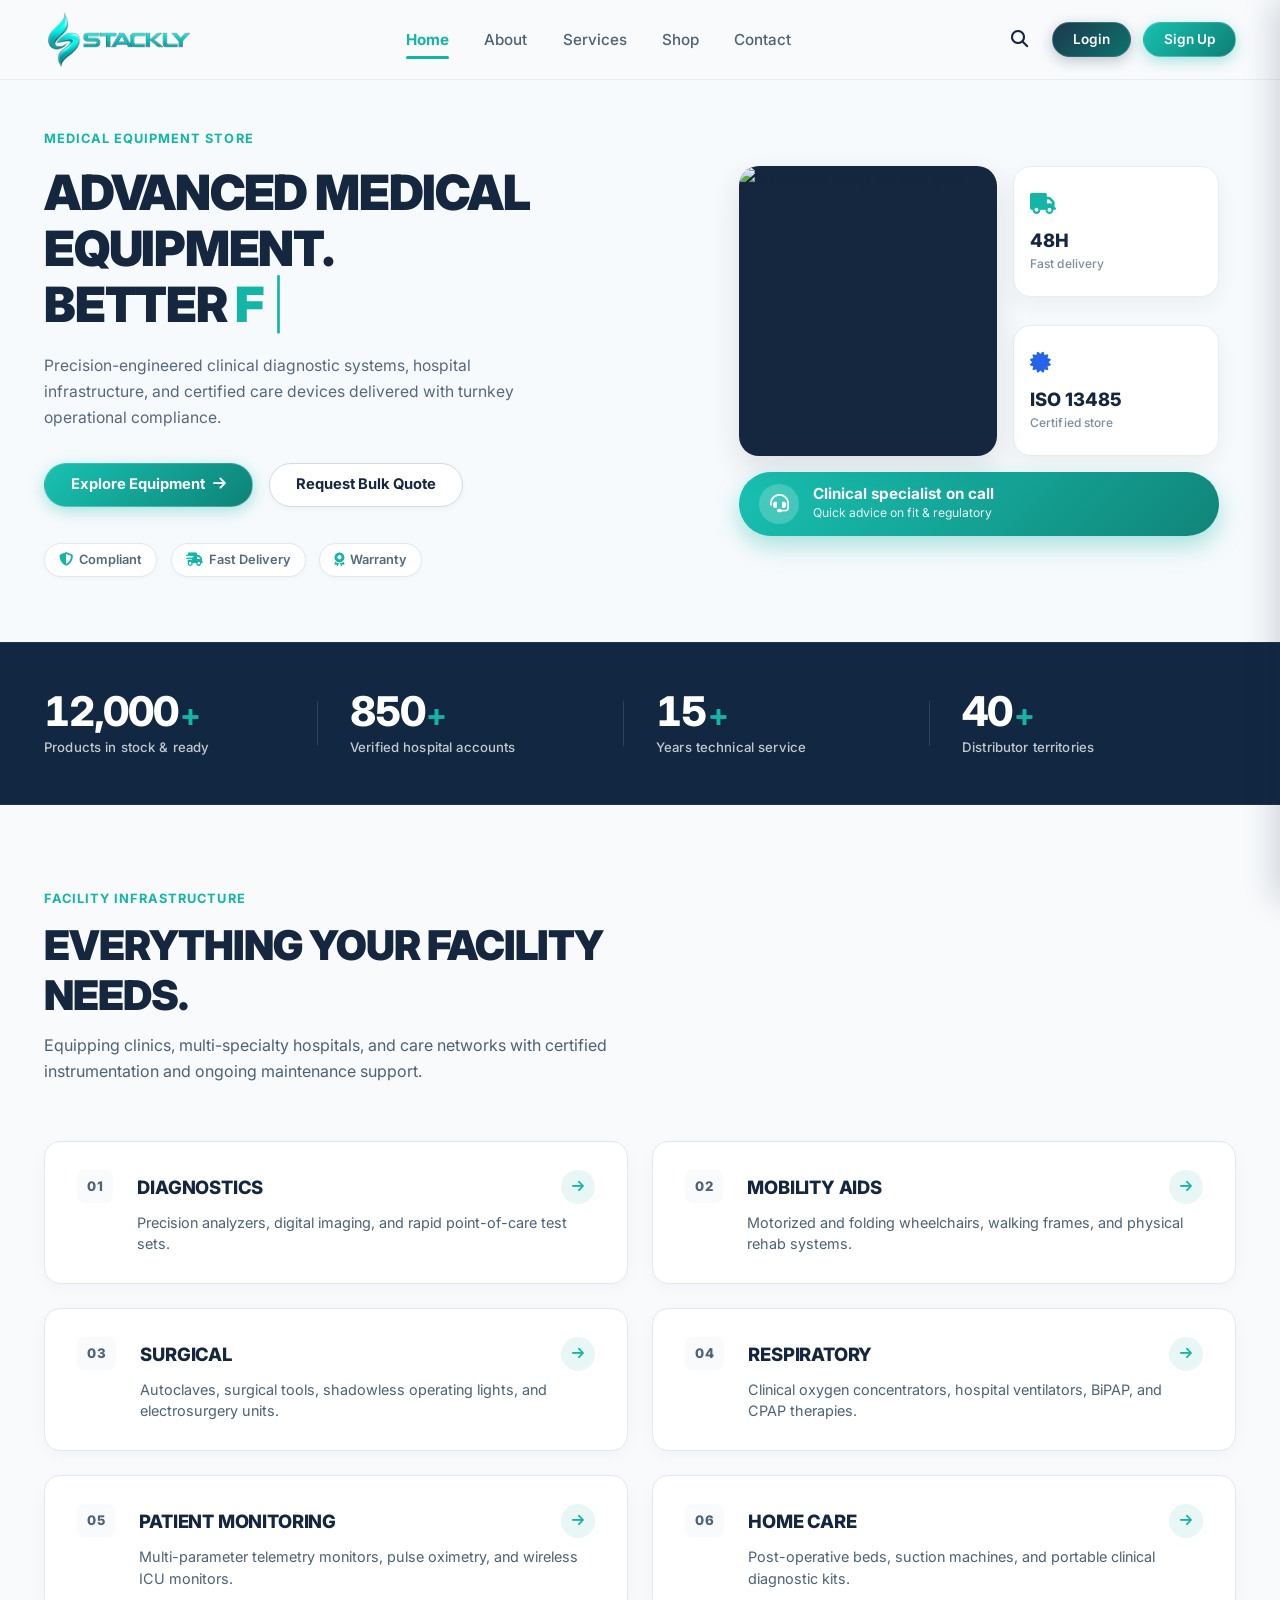
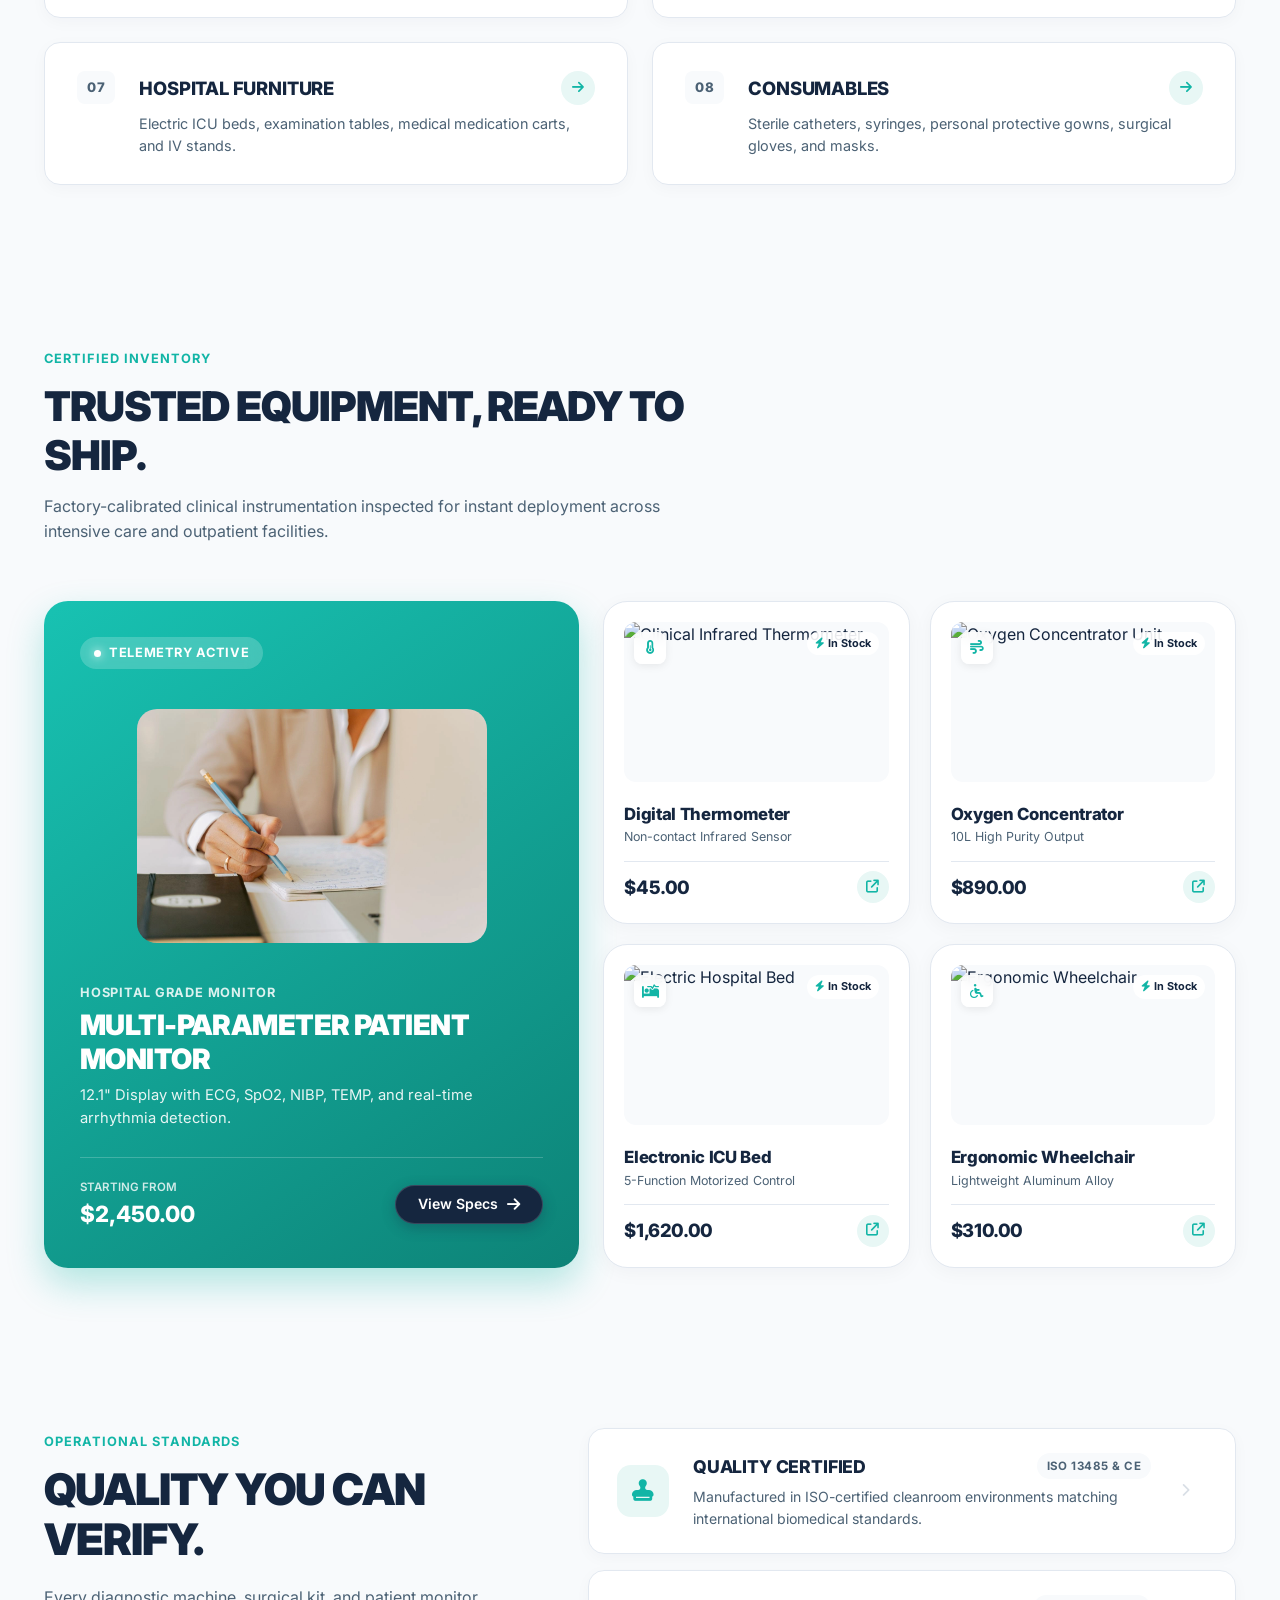
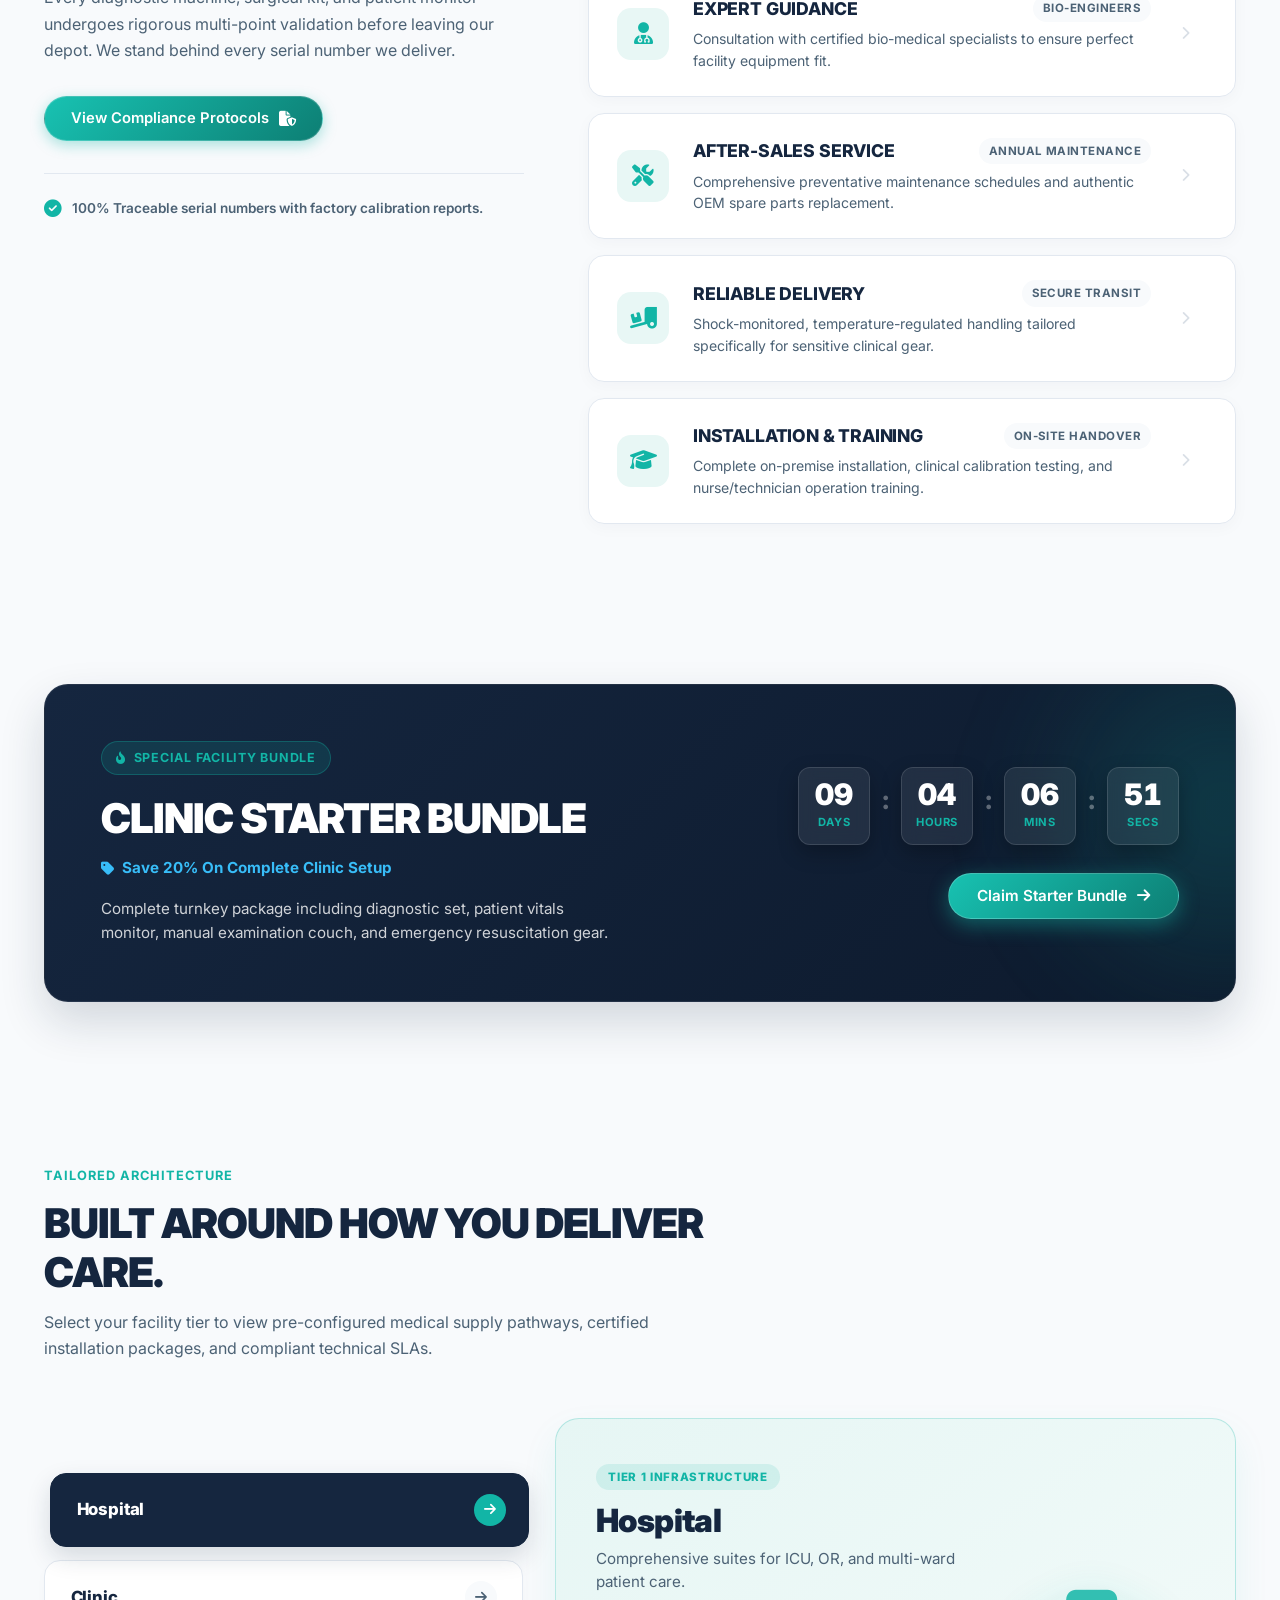
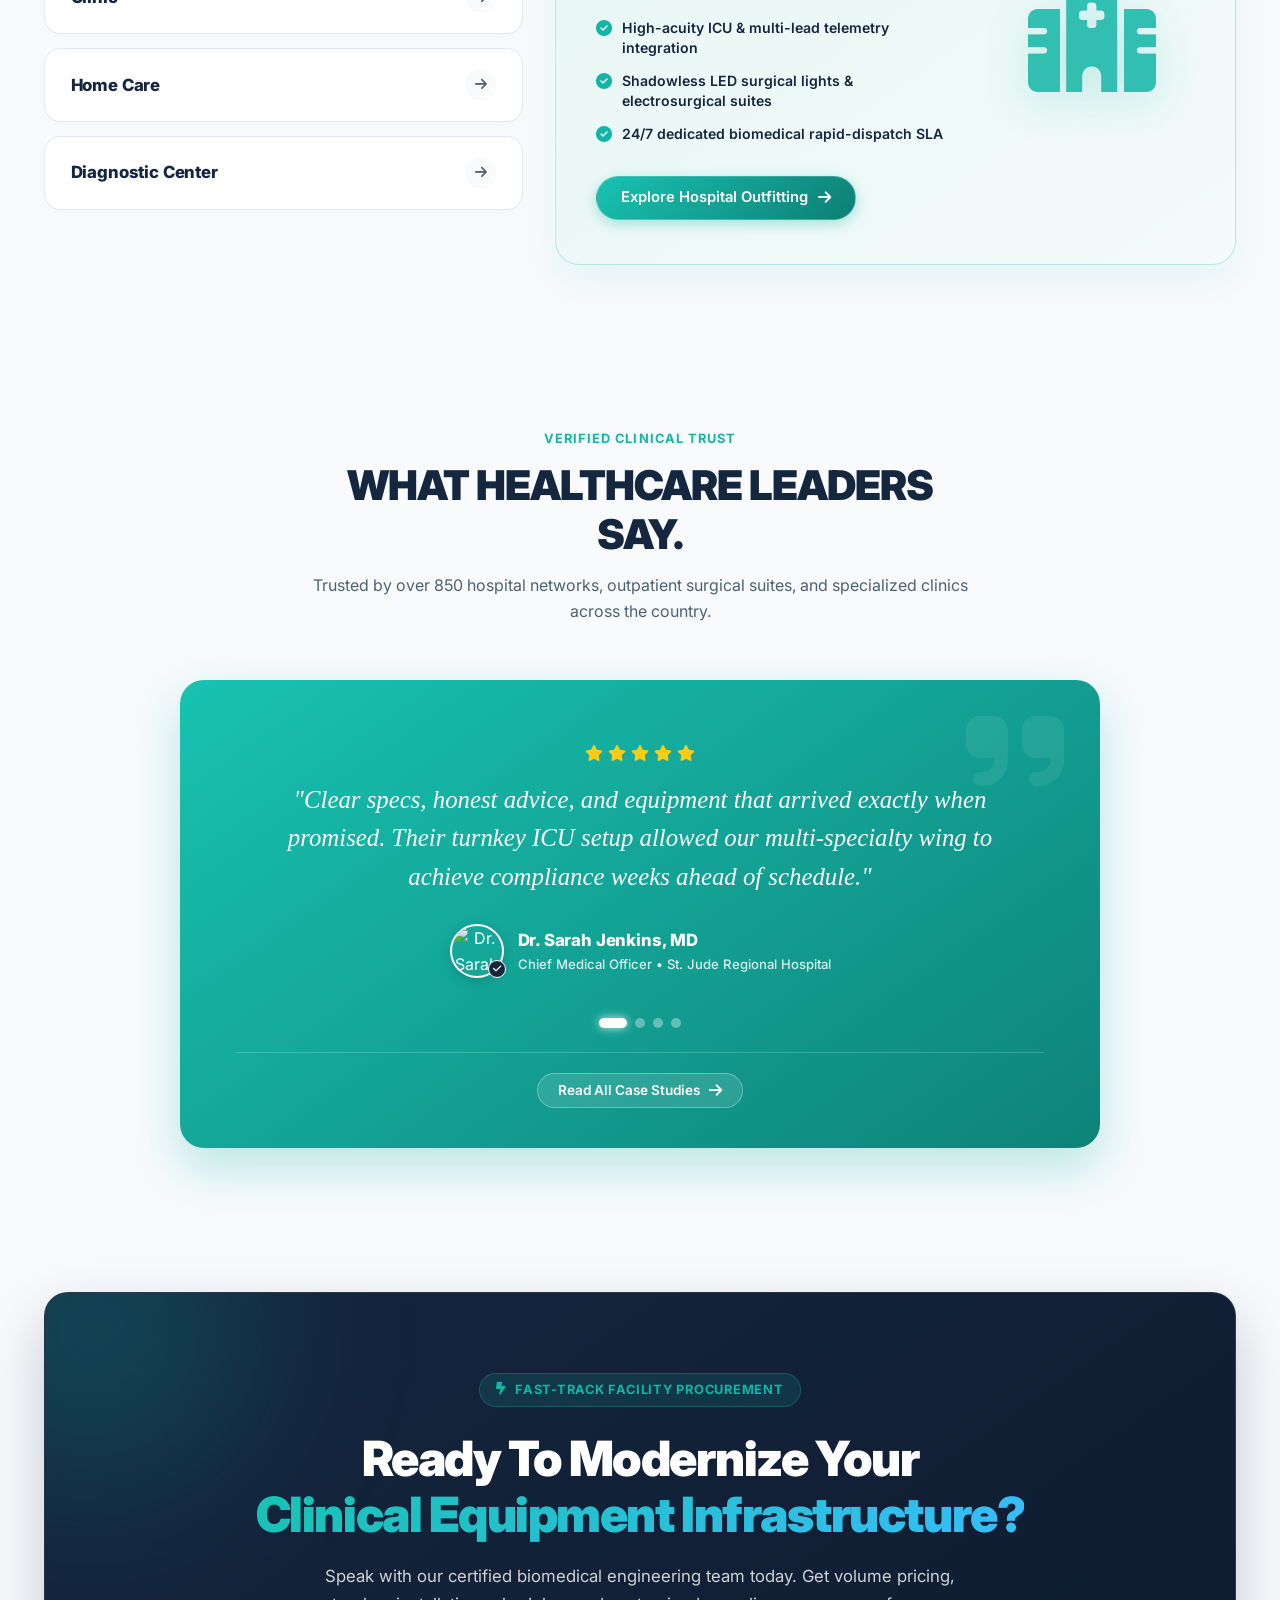
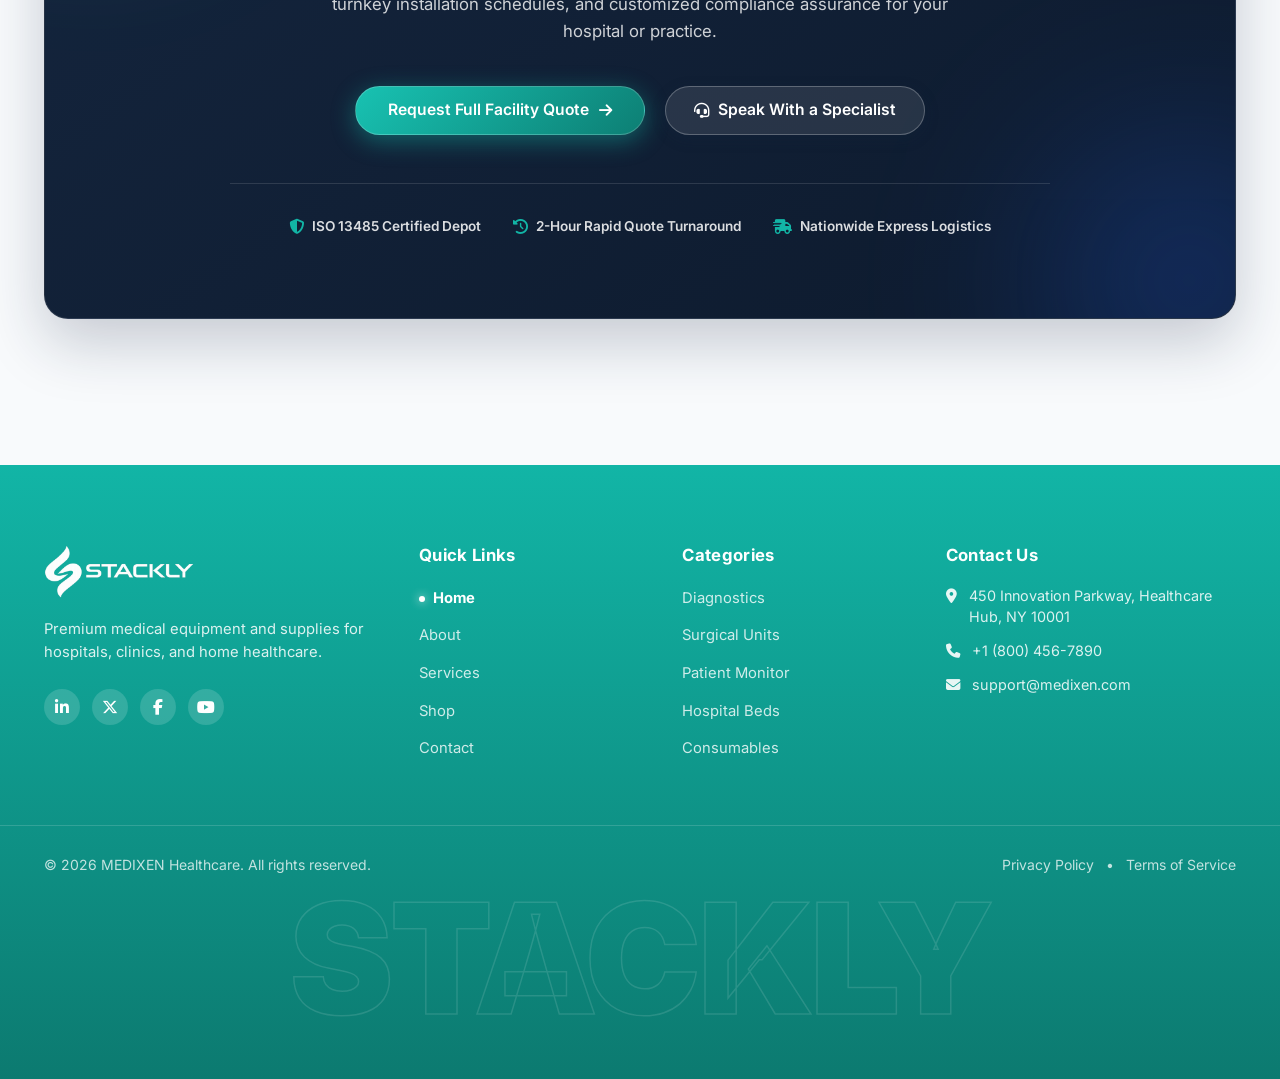
==== commit d350b5f9: "Add files via upload" ====
--- a/index.html
+++ b/index.html
@@ -2,1291 +2,1319 @@
 <html lang="en">
 
 <head>
-    <meta charset="UTF-8" />
-    <meta name="viewport" content="width=device-width, initial-scale=1.0" />
-    <title>Medical Equipment Store</title>
-
-    <!-- Google Font -->
-    <link rel="preconnect" href="https://fonts.googleapis.com">
-    <link rel="preconnect" href="https://fonts.gstatic.com" crossorigin>
-    <link href="https://fonts.googleapis.com/css2?family=Inter:wght@400;500;600;700;800&display=swap" rel="stylesheet">
-
-    <!-- Font Awesome 6 -->
-    <link rel="stylesheet" href="https://cdnjs.cloudflare.com/ajax/libs/font-awesome/6.5.1/css/all.min.css" />
-
-    <link rel="icon" href="./assets/logo.webp" />
-    <link rel="stylesheet" href="root.css" />
-    <link rel="stylesheet" href="style.css" />
+  <meta charset="UTF-8" />
+  <meta name="viewport" content="width=device-width, initial-scale=1.0" />
+  <title>Medical Equipment Store</title>
+
+  <!-- Google Font -->
+  <link rel="preconnect" href="https://fonts.googleapis.com">
+  <link rel="preconnect" href="https://fonts.gstatic.com" crossorigin>
+  <link href="https://fonts.googleapis.com/css2?family=Inter:wght@400;500;600;700;800&display=swap" rel="stylesheet">
+
+  <!-- Font Awesome 6 -->
+  <link rel="stylesheet" href="https://cdnjs.cloudflare.com/ajax/libs/font-awesome/6.5.1/css/all.min.css" />
+
+  <link rel="icon" href="./assets/logo.webp" />
+  <link rel="stylesheet" href="root.css" />
+  <link rel="stylesheet" href="style.css" />
 </head>
 
 <body class="is-loading">
 
-    <!-- ==================== PRELOADER ==================== -->
-    <div class="preloader" id="preloader">
-        <div class="preloader-content">
-            <div class="preloader-pulse-box">
-                <div class="pulse-icon"><i class="fa-solid fa-heart-pulse"></i></div>
-                <svg class="ecg-svg" viewBox="0 0 300 100" fill="none">
-                    <path class="ecg-path" d="M0,50 L70,50 L85,20 L100,80 L115,30 L130,65 L145,50 L300,50" />
-                </svg>
-            </div>
-            <div class="preloader-brand">STACKLY</div>
-            <div class="preloader-status">Preparing medical equipment catalog...</div>
-        </div>
-    </div>
-
-    <!-- ==================== HEADER NAVBAR ==================== -->
-    <header class="site-header" id="header">
-        <div class="container header-container">
-            <!-- Logo -->
-            <a href="index.html" class="brand-logo">
-                <img src="./assets/logo 12.webp" alt="logo" width="150px" height="50px">
-            </a>
-
-            <!-- Desktop Navigation Menu -->
-            <nav class="desktop-nav" aria-label="Main Navigation">
-                <ul class="nav-list">
-                    <li><a href="index.html" class="nav-link">Home</a></li>
-                    <li><a href="about.html" class="nav-link">About</a></li>
-                    <li><a href="services.html" class="nav-link">Services</a></li>
-                    <li><a href="shop.html" class="nav-link">Shop</a></li>
-                    <li><a href="contact.html" class="nav-link">Contact</a></li>
-                </ul>
-            </nav>
-
-            <!-- Right Header Actions -->
-            <div class="header-actions">
-                <button class="icon-btn search-toggle" aria-label="Search">
-                    <i class="fa-solid fa-magnifying-glass"></i>
-                </button>
-
-                <div class="header-auth-btns">
-                    <a href="login.html" class="btn btn-secondary btn-sm">Login</a>
-                    <a href="signup.html" class="btn btn-primary btn-sm">Sign Up</a>
-                </div>
-
-                <!-- Hamburger Button -->
-                <button class="hamburger-btn" id="hamburgerBtn" aria-label="Toggle navigation" aria-expanded="false">
-                    <span class="bar line-1"></span>
-                    <span class="bar line-2"></span>
-                    <span class="bar line-3"></span>
-                </button>
-            </div>
-        </div>
-    </header>
-
-    <!-- Mobile Drawer Overlay -->
-    <div class="mobile-menu-overlay" id="mobileOverlay"></div>
-
-    <!-- Mobile Drawer Menu -->
-    <aside class="mobile-drawer" id="mobileDrawer">
-        <div class="mobile-drawer-header">
-            <a href="index.html" class="brand-logo">
-                <img src="./assets/logo 12.webp" alt="logo" width="150px" height="50px">
-            </a>
-            <button class="close-drawer-btn" id="closeDrawerBtn" aria-label="Close menu">
-                <i class="fa-solid fa-xmark"></i>
-            </button>
-        </div>
-
-        <!-- Scrollable middle list area -->
-        <div class="mobile-drawer-body">
-            <nav class="mobile-nav">
-                <ul class="mobile-nav-list">
-                    <li><a href="index.html" class="mobile-nav-link"><i class="fa-solid fa-house"></i> Home</a></li>
-                    <li><a href="about.html" class="mobile-nav-link"><i class="fa-solid fa-circle-info"></i> About</a>
-                    </li>
-                    <li><a href="services.html" class="mobile-nav-link"><i class="fa-solid fa-stethoscope"></i>
-                            Services</a></li>
-                    <li><a href="shop.html" class="mobile-nav-link"><i class="fa-solid fa-store"></i> Shop</a></li>
-                    <li><a href="contact.html" class="mobile-nav-link"><i class="fa-solid fa-envelope"></i> Contact</a>
-                    </li>
-                </ul>
-            </nav>
-        </div>
-
-        <!-- Fixed/Pinned Login & Sign Up Actions -->
-        <div class="mobile-drawer-footer">
-            <a href="login.html" class="btn btn-secondary w-full">
-                <i class="fa-solid fa-arrow-right-to-bracket"></i> Login
-            </a>
-            <a href="signup.html" class="btn btn-primary w-full">
-                <i class="fa-solid fa-user-plus"></i> Sign Up
-            </a>
-        </div>
-    </aside>
-
-
-
-
-
-
-
-    <!-- ==================== HERO SECTION (IMAGE 2 UI/UX) ==================== -->
-    <section class="hero-section" id="home">
-        <div class="container hero-container">
-
-            <!-- Left Column: Content & Live Typewriter -->
-            <div class="hero-content">
-                <span class="hero-eyebrow">Medical Equipment Store</span>
-
-                <h1 class="hero-title">
-                    ADVANCED MEDICAL EQUIPMENT.<br>
-                    <span class="hero-highlight">BETTER </span>
-                    <span class="typewriter-text" id="typewriterText"></span>
-                    <span class="typewriter-cursor">|</span>
-                </h1>
-
-                <p class="hero-description">
-                    Precision-engineered clinical diagnostic systems, hospital infrastructure, and certified care
-                    devices delivered with turnkey operational compliance.
-                </p>
-
-                <!-- Buttons: Fully Bulletproof Visibility -->
-                <div class="hero-actions">
-                    <a href="shop.html" class="hero-btn hero-btn-primary">
-                        <span>Explore Equipment</span>
-                        <i class="fa-solid fa-arrow-right"></i>
-                    </a>
-                    <a href="contact.html" class="hero-btn hero-btn-outline">
-                        <span>Request Bulk Quote</span>
-                    </a>
-                </div>
-
-                <!-- Trust Badges Bar (Matches Image 2) -->
-                <div class="hero-trust-row">
-                    <div class="trust-badge">
-                        <i class="fa-solid fa-shield-halved"></i>
-                        <span>Compliant</span>
-                    </div>
-                    <div class="trust-badge">
-                        <i class="fa-solid fa-truck-fast"></i>
-                        <span>Fast Delivery</span>
-                    </div>
-                    <div class="trust-badge">
-                        <i class="fa-solid fa-award"></i>
-                        <span>Warranty</span>
-                    </div>
-                </div>
-            </div>
-
-            <!-- Right Column: Layered Composition from Image 2 -->
-            <div class="hero-visual">
-                <div class="hero-visual-grid">
-
-                    <!-- Left Side: Auto-Changing Vertical Doctor/Operating Card -->
-                    <div class="doctor-photo-card">
-                        <div class="doctor-slider-viewport">
-                            <div class="doc-slide active">
-                                <img src="https://images.unsplash.com/photo-1579684385127-1ef15d508118?auto=format&fit=crop&w=700&q=80"
-                                    alt="Doctor in surgery" class="doc-img">
-                            </div>
-                            <div class="doc-slide">
-                                <img src="https://images.unsplash.com/photo-1516549655169-df83a0774514?auto=format&fit=crop&w=700&q=80"
-                                    alt="Specialist using clinical gear" class="doc-img">
-                            </div>
-                            <div class="doc-slide">
-                                <img src="https://images.unsplash.com/photo-1584515979956-d9f6e5d09982?auto=format&fit=crop&w=700&q=80"
-                                    alt="ICU equipment care" class="doc-img">
-                            </div>
-                        </div>
-                    </div>
-
-                    <!-- Right Side: 2 Stacked Stat Cards -->
-                    <div class="doctor-stats-stack">
-                        <!-- 48H Card -->
-                        <div class="stat-mini-card">
-                            <div class="stat-icon"><i class="fa-solid fa-truck"></i></div>
-                            <div class="stat-meta">
-                                <span class="stat-num">48H</span>
-                                <span class="stat-label">Fast delivery</span>
-                            </div>
-                        </div>
-
-                        <!-- ISO Card -->
-                        <div class="stat-mini-card">
-                            <div class="stat-icon iso-icon"><i class="fa-solid fa-certificate"></i></div>
-                            <div class="stat-meta">
-                                <span class="stat-num">ISO 13485</span>
-                                <span class="stat-label">Certified store</span>
-                            </div>
-                        </div>
-                    </div>
-
-                    <!-- Bottom Spanning Pill Card (Clinical Specialist On Call) -->
-                    <div class="clinical-specialist-card">
-                        <div class="specialist-avatar">
-                            <i class="fa-solid fa-headset"></i>
-                        </div>
-                        <div class="specialist-info">
-                            <strong>Clinical specialist on call</strong>
-                            <span>Quick advice on fit &amp; regulatory</span>
-                        </div>
-                    </div>
-
-                </div>
-            </div>
-
-        </div>
-    </section>
-
-
-
-
-
-
-
-    <!-- ==================== STATS METRICS RIBBON ==================== -->
-    <section class="stats-ribbon" id="stats">
-        <div class="container stats-container">
-
-            <!-- Stat Item 1 -->
-            <div class="stat-item">
-                <div class="stat-number-wrapper">
-                    <span class="stat-counter" data-target="12000">0</span>
-                    <span class="stat-suffix">+</span>
-                </div>
-                <p class="stat-label">Products in stock & ready</p>
-            </div>
-
-            <!-- Stat Item 2 -->
-            <div class="stat-item">
-                <div class="stat-number-wrapper">
-                    <span class="stat-counter" data-target="850">0</span>
-                    <span class="stat-suffix">+</span>
-                </div>
-                <p class="stat-label">Verified hospital accounts</p>
-            </div>
-
-            <!-- Stat Item 3 -->
-            <div class="stat-item">
-                <div class="stat-number-wrapper">
-                    <span class="stat-counter" data-target="15">0</span>
-                    <span class="stat-suffix">+</span>
-                </div>
-                <p class="stat-label">Years technical service</p>
-            </div>
-
-            <!-- Stat Item 4 -->
-            <div class="stat-item">
-                <div class="stat-number-wrapper">
-                    <span class="stat-counter" data-target="40">0</span>
-                    <span class="stat-suffix">+</span>
-                </div>
-                <p class="stat-label">Distributor territories</p>
-            </div>
-
-        </div>
-    </section>
-
-
-
-
-
-
-
-    <!-- ==================== CATEGORIES SECTION ==================== -->
-<section class="facility-categories section-padding" id="categories">
-  <div class="container">
-    
-    <!-- Section Heading Header -->
-    <div class="section-head-wrapper category-reveal">
-      <span class="eyebrow-tag">Facility Infrastructure</span>
-      <h2 class="section-heading">EVERYTHING YOUR FACILITY NEEDS.</h2>
-      <p class="section-subtext">
-        Equipping clinics, multi-specialty hospitals, and care networks with certified instrumentation and ongoing maintenance support.
-      </p>
-    </div>
-
-    <!-- 8-Card Grid (Image 2 UI/UX) -->
-    <div class="category-grid">
-      
-      <!-- Card 01: Diagnostics -->
-      <a href="error.html" class="category-card category-reveal">
-        <div class="card-num-box">
-          <span class="card-index">01</span>
-        </div>
-        <div class="card-main-info">
-          <div class="card-title-row">
-            <h3 class="category-name">DIAGNOSTICS</h3>
-            <span class="category-arrow-btn" aria-hidden="true">
-              <i class="fa-solid fa-arrow-right"></i>
-            </span>
-          </div>
-          <p class="category-desc">Precision analyzers, digital imaging, and rapid point-of-care test sets.</p>
-          <div class="category-hover-reveal">
-            <span class="hover-badge"><i class="fa-solid fa-check"></i> 142 Products In Stock</span>
-          </div>
-        </div>
+  <!-- ==================== PRELOADER ==================== -->
+  <div class="preloader" id="preloader">
+    <div class="preloader-content">
+      <div class="preloader-pulse-box">
+        <div class="pulse-icon"><i class="fa-solid fa-heart-pulse"></i></div>
+        <svg class="ecg-svg" viewBox="0 0 300 100" fill="none">
+          <path class="ecg-path" d="M0,50 L70,50 L85,20 L100,80 L115,30 L130,65 L145,50 L300,50" />
+        </svg>
+      </div>
+      <div class="preloader-brand">STACKLY</div>
+      <div class="preloader-status">Preparing medical equipment catalog...</div>
+    </div>
+  </div>
+
+  <!-- ==================== HEADER NAVBAR ==================== -->
+  <header class="site-header" id="header">
+    <div class="container header-container">
+      <!-- Logo -->
+      <a href="index.html" class="brand-logo">
+        <img src="./assets/logo 12.webp" alt="logo" width="150px" height="50px">
       </a>
 
-      <!-- Card 02: Mobility Aids -->
-      <a href="error.html" class="category-card category-reveal">
-        <div class="card-num-box">
-          <span class="card-index">02</span>
-        </div>
-        <div class="card-main-info">
-          <div class="card-title-row">
-            <h3 class="category-name">MOBILITY AIDS</h3>
-            <span class="category-arrow-btn" aria-hidden="true">
-              <i class="fa-solid fa-arrow-right"></i>
-            </span>
-          </div>
-          <p class="category-desc">Motorized and folding wheelchairs, walking frames, and physical rehab systems.</p>
-          <div class="category-hover-reveal">
-            <span class="hover-badge"><i class="fa-solid fa-check"></i> Ergonomic &amp; Certified</span>
-          </div>
-        </div>
+      <!-- Desktop Navigation Menu -->
+      <nav class="desktop-nav" aria-label="Main Navigation">
+        <ul class="nav-list">
+          <li><a href="index.html" class="nav-link">Home</a></li>
+          <li><a href="about.html" class="nav-link">About</a></li>
+          <li><a href="services.html" class="nav-link">Services</a></li>
+          <li><a href="shop.html" class="nav-link">Shop</a></li>
+          <li><a href="contact.html" class="nav-link">Contact</a></li>
+        </ul>
+      </nav>
+
+      <!-- Right Header Actions -->
+      <div class="header-actions">
+        <button class="icon-btn search-toggle" aria-label="Search">
+          <i class="fa-solid fa-magnifying-glass"></i>
+        </button>
+
+        <div class="header-auth-btns">
+          <a href="login.html" class="btn btn-secondary btn-sm">Login</a>
+          <a href="signup.html" class="btn btn-primary btn-sm">Sign Up</a>
+        </div>
+
+        <!-- Hamburger Button -->
+        <button class="hamburger-btn" id="hamburgerBtn" aria-label="Toggle navigation" aria-expanded="false">
+          <span class="bar line-1"></span>
+          <span class="bar line-2"></span>
+          <span class="bar line-3"></span>
+        </button>
+      </div>
+    </div>
+  </header>
+
+  <!-- Mobile Drawer Overlay -->
+  <div class="mobile-menu-overlay" id="mobileOverlay"></div>
+
+  <!-- Mobile Drawer Menu -->
+  <aside class="mobile-drawer" id="mobileDrawer">
+    <div class="mobile-drawer-header">
+      <a href="index.html" class="brand-logo">
+        <img src="./assets/logo 12.webp" alt="logo" width="150px" height="50px">
       </a>
-
-      <!-- Card 03: Surgical -->
-      <a href="error.html" class="category-card category-reveal">
-        <div class="card-num-box">
-          <span class="card-index">03</span>
-        </div>
-        <div class="card-main-info">
-          <div class="card-title-row">
-            <h3 class="category-name">SURGICAL</h3>
-            <span class="category-arrow-btn" aria-hidden="true">
-              <i class="fa-solid fa-arrow-right"></i>
-            </span>
-          </div>
-          <p class="category-desc">Autoclaves, surgical tools, shadowless operating lights, and electrosurgery units.</p>
-          <div class="category-hover-reveal">
-            <span class="hover-badge"><i class="fa-solid fa-check"></i> High Precision Grade</span>
-          </div>
-        </div>
+      <button class="close-drawer-btn" id="closeDrawerBtn" aria-label="Close menu">
+        <i class="fa-solid fa-xmark"></i>
+      </button>
+    </div>
+
+    <!-- Scrollable middle list area -->
+    <div class="mobile-drawer-body">
+      <nav class="mobile-nav">
+        <ul class="mobile-nav-list">
+          <li><a href="index.html" class="mobile-nav-link"><i class="fa-solid fa-house"></i> Home</a></li>
+          <li><a href="about.html" class="mobile-nav-link"><i class="fa-solid fa-circle-info"></i> About</a>
+          </li>
+          <li><a href="services.html" class="mobile-nav-link"><i class="fa-solid fa-stethoscope"></i>
+              Services</a></li>
+          <li><a href="shop.html" class="mobile-nav-link"><i class="fa-solid fa-store"></i> Shop</a></li>
+          <li><a href="contact.html" class="mobile-nav-link"><i class="fa-solid fa-envelope"></i> Contact</a>
+          </li>
+        </ul>
+      </nav>
+    </div>
+
+    <!-- Fixed/Pinned Login & Sign Up Actions -->
+    <div class="mobile-drawer-footer">
+      <a href="login.html" class="btn btn-secondary w-full">
+        <i class="fa-solid fa-arrow-right-to-bracket"></i> Login
       </a>
-
-      <!-- Card 04: Respiratory -->
-      <a href="error.html" class="category-card category-reveal">
-        <div class="card-num-box">
-          <span class="card-index">04</span>
-        </div>
-        <div class="card-main-info">
-          <div class="card-title-row">
-            <h3 class="category-name">RESPIRATORY</h3>
-            <span class="category-arrow-btn" aria-hidden="true">
-              <i class="fa-solid fa-arrow-right"></i>
-            </span>
-          </div>
-          <p class="category-desc">Clinical oxygen concentrators, hospital ventilators, BiPAP, and CPAP therapies.</p>
-          <div class="category-hover-reveal">
-            <span class="hover-badge"><i class="fa-solid fa-check"></i> Continuous Flow Certified</span>
-          </div>
-        </div>
+      <a href="signup.html" class="btn btn-primary w-full">
+        <i class="fa-solid fa-user-plus"></i> Sign Up
       </a>
-
-      <!-- Card 05: Patient Monitoring -->
-      <a href="error.html" class="category-card category-reveal">
-        <div class="card-num-box">
-          <span class="card-index">05</span>
-        </div>
-        <div class="card-main-info">
-          <div class="card-title-row">
-            <h3 class="category-name">PATIENT MONITORING</h3>
-            <span class="category-arrow-btn" aria-hidden="true">
-              <i class="fa-solid fa-arrow-right"></i>
-            </span>
-          </div>
-          <p class="category-desc">Multi-parameter telemetry monitors, pulse oximetry, and wireless ICU monitors.</p>
-          <div class="category-hover-reveal">
-            <span class="hover-badge"><i class="fa-solid fa-check"></i> Real-time Telemetry</span>
-          </div>
-        </div>
-      </a>
-
-      <!-- Card 06: Home Care -->
-      <a href="error.html" class="category-card category-reveal">
-        <div class="card-num-box">
-          <span class="card-index">06</span>
-        </div>
-        <div class="card-main-info">
-          <div class="card-title-row">
-            <h3 class="category-name">HOME CARE</h3>
-            <span class="category-arrow-btn" aria-hidden="true">
-              <i class="fa-solid fa-arrow-right"></i>
-            </span>
-          </div>
-          <p class="category-desc">Post-operative beds, suction machines, and portable clinical diagnostic kits.</p>
-          <div class="category-hover-reveal">
-            <span class="hover-badge"><i class="fa-solid fa-check"></i> Patient-friendly Design</span>
-          </div>
-        </div>
-      </a>
-
-      <!-- Card 07: Hospital Furniture -->
-      <a href="error.html" class="category-card category-reveal">
-        <div class="card-num-box">
-          <span class="card-index">07</span>
-        </div>
-        <div class="card-main-info">
-          <div class="card-title-row">
-            <h3 class="category-name">HOSPITAL FURNITURE</h3>
-            <span class="category-arrow-btn" aria-hidden="true">
-              <i class="fa-solid fa-arrow-right"></i>
-            </span>
-          </div>
-          <p class="category-desc">Electric ICU beds, examination tables, medical medication carts, and IV stands.</p>
-          <div class="category-hover-reveal">
-            <span class="hover-badge"><i class="fa-solid fa-check"></i> Heavy-Duty Anti-Microbial</span>
-          </div>
-        </div>
-      </a>
-
-      <!-- Card 08: Consumables -->
-      <a href="error.html" class="category-card category-reveal">
-        <div class="card-num-box">
-          <span class="card-index">08</span>
-        </div>
-        <div class="card-main-info">
-          <div class="card-title-row">
-            <h3 class="category-name">CONSUMABLES</h3>
-            <span class="category-arrow-btn" aria-hidden="true">
-              <i class="fa-solid fa-arrow-right"></i>
-            </span>
-          </div>
-          <p class="category-desc">Sterile catheters, syringes, personal protective gowns, surgical gloves, and masks.</p>
-          <div class="category-hover-reveal">
-            <span class="hover-badge"><i class="fa-solid fa-check"></i> Bulk Ready Shipment</span>
-          </div>
-        </div>
-      </a>
-
-    </div>
-
-  </div>
-</section>
-
-
-
-
-
-
-
-<!-- ==================== FEATURED BENTO SHOWCASE ==================== -->
-<section class="featured-bento section-padding" id="shop">
-  <div class="container">
-    
-    <!-- Section Header -->
-    <div class="section-head-wrapper bento-reveal">
-      <span class="eyebrow-tag">Certified Inventory</span>
-      <h2 class="section-heading">TRUSTED EQUIPMENT, READY TO SHIP.</h2>
-      <p class="section-subtext">
-        Factory-calibrated clinical instrumentation inspected for instant deployment across intensive care and outpatient facilities.
-      </p>
-    </div>
-
-    <!-- Bento Grid Layout -->
-    <div class="bento-grid">
-      
-      <!-- Left Spotlight Card: Multi-Parameter ECG Monitor -->
-      <div class="bento-card bento-spotlight bento-reveal">
-        <div class="spotlight-badge">
-          <span class="live-dot"></span>
-          <span>Telemetry Active</span>
-        </div>
-
-        <div class="spotlight-visual">
-          <div class="ecg-glow-aura"></div>
-          <!-- Animated ECG Waveform -->
-          <img src="./assets/img 8.webp" alt="logo" width="350px" height="150px">
-        </div>
-
-        <div class="spotlight-details">
-          <span class="spotlight-tag">Hospital Grade Monitor</span>
-          <h3 class="spotlight-title">MULTI-PARAMETER PATIENT MONITOR</h3>
-          <p class="spotlight-desc">12.1" Display with ECG, SpO2, NIBP, TEMP, and real-time arrhythmia detection.</p>
-          
-          <div class="spotlight-footer">
-            <div class="spotlight-price">
-              <span class="price-label">Starting From</span>
-              <span class="price-val">$2,450.00</span>
-            </div>
-            <a href="error.html" class="btn btn-secondary spotlight-btn">
-              <span>View Specs</span>
+    </div>
+  </aside>
+
+
+
+
+
+
+
+  <!-- ==================== HERO SECTION (IMAGE 2 UI/UX) ==================== -->
+  <section class="hero-section" id="home">
+    <div class="container hero-container">
+
+      <!-- Left Column: Content & Live Typewriter -->
+      <div class="hero-content">
+        <span class="hero-eyebrow">Medical Equipment Store</span>
+
+        <h1 class="hero-title">
+          ADVANCED MEDICAL EQUIPMENT.<br>
+          <span class="hero-highlight">BETTER </span>
+          <span class="typewriter-text" id="typewriterText"></span>
+          <span class="typewriter-cursor">|</span>
+        </h1>
+
+        <p class="hero-description">
+          Precision-engineered clinical diagnostic systems, hospital infrastructure, and certified care
+          devices delivered with turnkey operational compliance.
+        </p>
+
+        <!-- Buttons: Fully Bulletproof Visibility -->
+        <div class="hero-actions">
+          <a href="shop.html" class="hero-btn hero-btn-primary">
+            <span>Explore Equipment</span>
+            <i class="fa-solid fa-arrow-right"></i>
+          </a>
+          <a href="contact.html" class="hero-btn hero-btn-outline">
+            <span>Request Bulk Quote</span>
+          </a>
+        </div>
+
+        <!-- Trust Badges Bar (Matches Image 2) -->
+        <div class="hero-trust-row">
+          <div class="trust-badge">
+            <i class="fa-solid fa-shield-halved"></i>
+            <span>Compliant</span>
+          </div>
+          <div class="trust-badge">
+            <i class="fa-solid fa-truck-fast"></i>
+            <span>Fast Delivery</span>
+          </div>
+          <div class="trust-badge">
+            <i class="fa-solid fa-award"></i>
+            <span>Warranty</span>
+          </div>
+        </div>
+      </div>
+
+      <!-- Right Column: Layered Composition from Image 2 -->
+      <div class="hero-visual">
+        <div class="hero-visual-grid">
+
+          <!-- Left Side: Auto-Changing Vertical Doctor/Operating Card -->
+          <div class="doctor-photo-card">
+            <div class="doctor-slider-viewport">
+              <div class="doc-slide active">
+                <img src="https://images.unsplash.com/photo-1579684385127-1ef15d508118?auto=format&fit=crop&w=700&q=80"
+                  alt="Doctor in surgery" class="doc-img">
+              </div>
+              <div class="doc-slide">
+                <img src="https://images.unsplash.com/photo-1516549655169-df83a0774514?auto=format&fit=crop&w=700&q=80"
+                  alt="Specialist using clinical gear" class="doc-img">
+              </div>
+              <div class="doc-slide">
+                <img src="https://images.unsplash.com/photo-1584515979956-d9f6e5d09982?auto=format&fit=crop&w=700&q=80"
+                  alt="ICU equipment care" class="doc-img">
+              </div>
+            </div>
+          </div>
+
+          <!-- Right Side: 2 Stacked Stat Cards -->
+          <div class="doctor-stats-stack">
+            <!-- 48H Card -->
+            <div class="stat-mini-card">
+              <div class="stat-icon"><i class="fa-solid fa-truck"></i></div>
+              <div class="stat-meta">
+                <span class="stat-num">48H</span>
+                <span class="stat-label">Fast delivery</span>
+              </div>
+            </div>
+
+            <!-- ISO Card -->
+            <div class="stat-mini-card">
+              <div class="stat-icon iso-icon"><i class="fa-solid fa-certificate"></i></div>
+              <div class="stat-meta">
+                <span class="stat-num">ISO 13485</span>
+                <span class="stat-label">Certified store</span>
+              </div>
+            </div>
+          </div>
+
+          <!-- Bottom Spanning Pill Card (Clinical Specialist On Call) -->
+          <div class="clinical-specialist-card">
+            <div class="specialist-avatar">
+              <i class="fa-solid fa-headset"></i>
+            </div>
+            <div class="specialist-info">
+              <strong>Clinical specialist on call</strong>
+              <span>Quick advice on fit &amp; regulatory</span>
+            </div>
+          </div>
+
+        </div>
+      </div>
+
+    </div>
+  </section>
+
+
+
+
+
+
+
+  <!-- ==================== STATS METRICS RIBBON ==================== -->
+  <section class="stats-ribbon" id="stats">
+    <div class="container stats-container">
+
+      <!-- Stat Item 1 -->
+      <div class="stat-item">
+        <div class="stat-number-wrapper">
+          <span class="stat-counter" data-target="12000">0</span>
+          <span class="stat-suffix">+</span>
+        </div>
+        <p class="stat-label">Products in stock & ready</p>
+      </div>
+
+      <!-- Stat Item 2 -->
+      <div class="stat-item">
+        <div class="stat-number-wrapper">
+          <span class="stat-counter" data-target="850">0</span>
+          <span class="stat-suffix">+</span>
+        </div>
+        <p class="stat-label">Verified hospital accounts</p>
+      </div>
+
+      <!-- Stat Item 3 -->
+      <div class="stat-item">
+        <div class="stat-number-wrapper">
+          <span class="stat-counter" data-target="15">0</span>
+          <span class="stat-suffix">+</span>
+        </div>
+        <p class="stat-label">Years technical service</p>
+      </div>
+
+      <!-- Stat Item 4 -->
+      <div class="stat-item">
+        <div class="stat-number-wrapper">
+          <span class="stat-counter" data-target="40">0</span>
+          <span class="stat-suffix">+</span>
+        </div>
+        <p class="stat-label">Distributor territories</p>
+      </div>
+
+    </div>
+  </section>
+
+
+
+
+
+
+
+  <!-- ==================== CATEGORIES SECTION ==================== -->
+  <section class="facility-categories section-padding" id="categories">
+    <div class="container">
+
+      <!-- Section Heading Header -->
+      <div class="section-head-wrapper category-reveal">
+        <span class="eyebrow-tag">Facility Infrastructure</span>
+        <h2 class="section-heading">EVERYTHING YOUR FACILITY NEEDS.</h2>
+        <p class="section-subtext">
+          Equipping clinics, multi-specialty hospitals, and care networks with certified instrumentation and ongoing
+          maintenance support.
+        </p>
+      </div>
+
+      <!-- 8-Card Grid (Image 2 UI/UX) -->
+      <div class="category-grid">
+
+        <!-- Card 01: Diagnostics -->
+        <a href="error.html" class="category-card category-reveal">
+          <div class="card-num-box">
+            <span class="card-index">01</span>
+          </div>
+          <div class="card-main-info">
+            <div class="card-title-row">
+              <h3 class="category-name">DIAGNOSTICS</h3>
+              <span class="category-arrow-btn" aria-hidden="true">
+                <i class="fa-solid fa-arrow-right"></i>
+              </span>
+            </div>
+            <p class="category-desc">Precision analyzers, digital imaging, and rapid point-of-care test sets.</p>
+            <div class="category-hover-reveal">
+              <span class="hover-badge"><i class="fa-solid fa-check"></i> 142 Products In Stock</span>
+            </div>
+          </div>
+        </a>
+
+        <!-- Card 02: Mobility Aids -->
+        <a href="error.html" class="category-card category-reveal">
+          <div class="card-num-box">
+            <span class="card-index">02</span>
+          </div>
+          <div class="card-main-info">
+            <div class="card-title-row">
+              <h3 class="category-name">MOBILITY AIDS</h3>
+              <span class="category-arrow-btn" aria-hidden="true">
+                <i class="fa-solid fa-arrow-right"></i>
+              </span>
+            </div>
+            <p class="category-desc">Motorized and folding wheelchairs, walking frames, and physical rehab systems.</p>
+            <div class="category-hover-reveal">
+              <span class="hover-badge"><i class="fa-solid fa-check"></i> Ergonomic &amp; Certified</span>
+            </div>
+          </div>
+        </a>
+
+        <!-- Card 03: Surgical -->
+        <a href="error.html" class="category-card category-reveal">
+          <div class="card-num-box">
+            <span class="card-index">03</span>
+          </div>
+          <div class="card-main-info">
+            <div class="card-title-row">
+              <h3 class="category-name">SURGICAL</h3>
+              <span class="category-arrow-btn" aria-hidden="true">
+                <i class="fa-solid fa-arrow-right"></i>
+              </span>
+            </div>
+            <p class="category-desc">Autoclaves, surgical tools, shadowless operating lights, and electrosurgery units.
+            </p>
+            <div class="category-hover-reveal">
+              <span class="hover-badge"><i class="fa-solid fa-check"></i> High Precision Grade</span>
+            </div>
+          </div>
+        </a>
+
+        <!-- Card 04: Respiratory -->
+        <a href="error.html" class="category-card category-reveal">
+          <div class="card-num-box">
+            <span class="card-index">04</span>
+          </div>
+          <div class="card-main-info">
+            <div class="card-title-row">
+              <h3 class="category-name">RESPIRATORY</h3>
+              <span class="category-arrow-btn" aria-hidden="true">
+                <i class="fa-solid fa-arrow-right"></i>
+              </span>
+            </div>
+            <p class="category-desc">Clinical oxygen concentrators, hospital ventilators, BiPAP, and CPAP therapies.</p>
+            <div class="category-hover-reveal">
+              <span class="hover-badge"><i class="fa-solid fa-check"></i> Continuous Flow Certified</span>
+            </div>
+          </div>
+        </a>
+
+        <!-- Card 05: Patient Monitoring -->
+        <a href="error.html" class="category-card category-reveal">
+          <div class="card-num-box">
+            <span class="card-index">05</span>
+          </div>
+          <div class="card-main-info">
+            <div class="card-title-row">
+              <h3 class="category-name">PATIENT MONITORING</h3>
+              <span class="category-arrow-btn" aria-hidden="true">
+                <i class="fa-solid fa-arrow-right"></i>
+              </span>
+            </div>
+            <p class="category-desc">Multi-parameter telemetry monitors, pulse oximetry, and wireless ICU monitors.</p>
+            <div class="category-hover-reveal">
+              <span class="hover-badge"><i class="fa-solid fa-check"></i> Real-time Telemetry</span>
+            </div>
+          </div>
+        </a>
+
+        <!-- Card 06: Home Care -->
+        <a href="error.html" class="category-card category-reveal">
+          <div class="card-num-box">
+            <span class="card-index">06</span>
+          </div>
+          <div class="card-main-info">
+            <div class="card-title-row">
+              <h3 class="category-name">HOME CARE</h3>
+              <span class="category-arrow-btn" aria-hidden="true">
+                <i class="fa-solid fa-arrow-right"></i>
+              </span>
+            </div>
+            <p class="category-desc">Post-operative beds, suction machines, and portable clinical diagnostic kits.</p>
+            <div class="category-hover-reveal">
+              <span class="hover-badge"><i class="fa-solid fa-check"></i> Patient-friendly Design</span>
+            </div>
+          </div>
+        </a>
+
+        <!-- Card 07: Hospital Furniture -->
+        <a href="error.html" class="category-card category-reveal">
+          <div class="card-num-box">
+            <span class="card-index">07</span>
+          </div>
+          <div class="card-main-info">
+            <div class="card-title-row">
+              <h3 class="category-name">HOSPITAL FURNITURE</h3>
+              <span class="category-arrow-btn" aria-hidden="true">
+                <i class="fa-solid fa-arrow-right"></i>
+              </span>
+            </div>
+            <p class="category-desc">Electric ICU beds, examination tables, medical medication carts, and IV stands.</p>
+            <div class="category-hover-reveal">
+              <span class="hover-badge"><i class="fa-solid fa-check"></i> Heavy-Duty Anti-Microbial</span>
+            </div>
+          </div>
+        </a>
+
+        <!-- Card 08: Consumables -->
+        <a href="error.html" class="category-card category-reveal">
+          <div class="card-num-box">
+            <span class="card-index">08</span>
+          </div>
+          <div class="card-main-info">
+            <div class="card-title-row">
+              <h3 class="category-name">CONSUMABLES</h3>
+              <span class="category-arrow-btn" aria-hidden="true">
+                <i class="fa-solid fa-arrow-right"></i>
+              </span>
+            </div>
+            <p class="category-desc">Sterile catheters, syringes, personal protective gowns, surgical gloves, and masks.
+            </p>
+            <div class="category-hover-reveal">
+              <span class="hover-badge"><i class="fa-solid fa-check"></i> Bulk Ready Shipment</span>
+            </div>
+          </div>
+        </a>
+
+      </div>
+
+    </div>
+  </section>
+
+
+
+
+
+
+
+  <!-- ==================== FEATURED BENTO SHOWCASE ==================== -->
+  <section class="featured-bento section-padding" id="shop">
+    <div class="container">
+
+      <!-- Section Header -->
+      <div class="section-head-wrapper bento-reveal">
+        <span class="eyebrow-tag">Certified Inventory</span>
+        <h2 class="section-heading">TRUSTED EQUIPMENT, READY TO SHIP.</h2>
+        <p class="section-subtext">
+          Factory-calibrated clinical instrumentation inspected for instant deployment across intensive care and
+          outpatient facilities.
+        </p>
+      </div>
+
+      <!-- Bento Grid Layout -->
+      <div class="bento-grid">
+
+        <!-- Left Spotlight Card: Multi-Parameter ECG Monitor -->
+        <div class="bento-card bento-spotlight bento-reveal">
+          <div class="spotlight-badge">
+            <span class="live-dot"></span>
+            <span>Telemetry Active</span>
+          </div>
+
+          <div class="spotlight-visual">
+            <div class="ecg-glow-aura"></div>
+            <!-- Animated ECG Waveform -->
+            <img src="./assets/img 8.webp" alt="logo" width="350px" height="150px">
+          </div>
+
+          <div class="spotlight-details">
+            <span class="spotlight-tag">Hospital Grade Monitor</span>
+            <h3 class="spotlight-title">MULTI-PARAMETER PATIENT MONITOR</h3>
+            <p class="spotlight-desc">12.1" Display with ECG, SpO2, NIBP, TEMP, and real-time arrhythmia detection.</p>
+
+            <div class="spotlight-footer">
+              <div class="spotlight-price">
+                <span class="price-label">Starting From</span>
+                <span class="price-val">$2,450.00</span>
+              </div>
+              <a href="error.html" class="btn btn-secondary spotlight-btn">
+                <span>View Specs</span>
+                <i class="fa-solid fa-arrow-right"></i>
+              </a>
+            </div>
+          </div>
+        </div>
+
+        <!-- Right 4-Product Grid -->
+        <div class="bento-products-grid">
+
+          <!-- Product 1: Digital Thermometer -->
+          <div class="bento-card product-card bento-reveal">
+            <div class="product-visual">
+              <div class="product-glow"></div>
+              <div class="product-icon-wrap">
+                <i class="fa-solid fa-temperature-half"></i>
+              </div>
+              <img src="https://images.unsplash.com/photo-1584308666744-24d5c474f2ae?auto=format&fit=crop&w=500&q=80"
+                alt="Clinical Infrared Thermometer" class="product-img">
+              <span class="shipping-tag"><i class="fa-solid fa-bolt"></i> In Stock</span>
+            </div>
+
+            <div class="product-meta">
+              <h4 class="product-name">Digital Thermometer</h4>
+              <span class="product-spec">Non-contact Infrared Sensor</span>
+              <div class="product-bottom-row">
+                <span class="product-price">$45.00</span>
+                <a href="error.html" class="quick-view-btn" aria-label="Quick View">
+                  <i class="fa-solid fa-arrow-up-right-from-square"></i>
+                </a>
+              </div>
+            </div>
+          </div>
+
+          <!-- Product 2: Oxygen Concentrator -->
+          <div class="bento-card product-card bento-reveal">
+            <div class="product-visual">
+              <div class="product-glow"></div>
+              <div class="product-icon-wrap">
+                <i class="fa-solid fa-wind"></i>
+              </div>
+              <img src="https://images.unsplash.com/photo-1584515933487-779824d29309?auto=format&fit=crop&w=500&q=80"
+                alt="Oxygen Concentrator Unit" class="product-img">
+              <span class="shipping-tag"><i class="fa-solid fa-bolt"></i> In Stock</span>
+            </div>
+
+            <div class="product-meta">
+              <h4 class="product-name">Oxygen Concentrator</h4>
+              <span class="product-spec">10L High Purity Output</span>
+              <div class="product-bottom-row">
+                <span class="product-price">$890.00</span>
+                <a href="error.html" class="quick-view-btn" aria-label="Quick View">
+                  <i class="fa-solid fa-arrow-up-right-from-square"></i>
+                </a>
+              </div>
+            </div>
+          </div>
+
+          <!-- Product 3: ICU Bed -->
+          <div class="bento-card product-card bento-reveal">
+            <div class="product-visual">
+              <div class="product-glow"></div>
+              <div class="product-icon-wrap">
+                <i class="fa-solid fa-bed-pulse"></i>
+              </div>
+              <img src="https://images.unsplash.com/photo-1519494026892-80bbd2d6fd0d?auto=format&fit=crop&w=500&q=80"
+                alt="Electric Hospital Bed" class="product-img">
+              <span class="shipping-tag"><i class="fa-solid fa-bolt"></i> In Stock</span>
+            </div>
+
+            <div class="product-meta">
+              <h4 class="product-name">Electronic ICU Bed</h4>
+              <span class="product-spec">5-Function Motorized Control</span>
+              <div class="product-bottom-row">
+                <span class="product-price">$1,620.00</span>
+                <a href="error.html" class="quick-view-btn" aria-label="Quick View">
+                  <i class="fa-solid fa-arrow-up-right-from-square"></i>
+                </a>
+              </div>
+            </div>
+          </div>
+
+          <!-- Product 4: Folding Wheelchair -->
+          <div class="bento-card product-card bento-reveal">
+            <div class="product-visual">
+              <div class="product-glow"></div>
+              <div class="product-icon-wrap">
+                <i class="fa-solid fa-wheelchair"></i>
+              </div>
+              <img src="https://images.unsplash.com/photo-1576765608535-5f04d1e3f289?auto=format&fit=crop&w=500&q=80"
+                alt="Ergonomic Wheelchair" class="product-img">
+              <span class="shipping-tag"><i class="fa-solid fa-bolt"></i> In Stock</span>
+            </div>
+
+            <div class="product-meta">
+              <h4 class="product-name">Ergonomic Wheelchair</h4>
+              <span class="product-spec">Lightweight Aluminum Alloy</span>
+              <div class="product-bottom-row">
+                <span class="product-price">$310.00</span>
+                <a href="error.html" class="quick-view-btn" aria-label="Quick View">
+                  <i class="fa-solid fa-arrow-up-right-from-square"></i>
+                </a>
+              </div>
+            </div>
+          </div>
+
+        </div>
+      </div>
+
+    </div>
+  </section>
+
+
+
+
+
+
+
+  <!-- ==================== QUALITY VERIFICATION SECTION ==================== -->
+  <section class="quality-verify section-padding" id="quality">
+    <div class="container quality-container">
+
+      <!-- Left Column: Title & CTA -->
+      <div class="quality-content quality-reveal">
+        <span class="eyebrow-tag">Operational Standards</span>
+        <h2 class="section-heading">QUALITY YOU CAN VERIFY.</h2>
+        <p class="section-subtext">
+          Every diagnostic machine, surgical kit, and patient monitor undergoes rigorous multi-point validation before
+          leaving our depot. We stand behind every serial number we deliver.
+        </p>
+
+        <div class="quality-actions">
+          <a href="error.html" class="btn btn-primary quality-btn">
+            <span>View Compliance Protocols</span>
+            <i class="fa-solid fa-file-shield"></i>
+          </a>
+        </div>
+
+        <!-- Live Trust Footnote -->
+        <div class="quality-footnote">
+          <i class="fa-solid fa-circle-check"></i>
+          <span>100% Traceable serial numbers with factory calibration reports.</span>
+        </div>
+      </div>
+
+      <!-- Right Column: 5 Interactive Checklist Rows -->
+      <div class="quality-list">
+
+        <!-- Item 1: Quality Certified -->
+        <div class="quality-card quality-reveal">
+          <div class="quality-icon-wrap">
+            <i class="fa-solid fa-stamp"></i>
+          </div>
+          <div class="quality-card-body">
+            <div class="quality-card-head">
+              <h3 class="quality-card-title">QUALITY CERTIFIED</h3>
+              <span class="quality-status-tag">ISO 13485 &amp; CE</span>
+            </div>
+            <p class="quality-card-desc">Manufactured in ISO-certified cleanroom environments matching international
+              biomedical standards.</p>
+          </div>
+          <div class="quality-card-arrow" aria-hidden="true">
+            <i class="fa-solid fa-chevron-right"></i>
+          </div>
+        </div>
+
+        <!-- Item 2: Expert Guidance -->
+        <div class="quality-card quality-reveal">
+          <div class="quality-icon-wrap">
+            <i class="fa-solid fa-user-doctor"></i>
+          </div>
+          <div class="quality-card-body">
+            <div class="quality-card-head">
+              <h3 class="quality-card-title">EXPERT GUIDANCE</h3>
+              <span class="quality-status-tag">Bio-Engineers</span>
+            </div>
+            <p class="quality-card-desc">Consultation with certified bio-medical specialists to ensure perfect facility
+              equipment fit.</p>
+          </div>
+          <div class="quality-card-arrow" aria-hidden="true">
+            <i class="fa-solid fa-chevron-right"></i>
+          </div>
+        </div>
+
+        <!-- Item 3: After-Sales Service -->
+        <div class="quality-card quality-reveal">
+          <div class="quality-icon-wrap">
+            <i class="fa-solid fa-screwdriver-wrench"></i>
+          </div>
+          <div class="quality-card-body">
+            <div class="quality-card-head">
+              <h3 class="quality-card-title">AFTER-SALES SERVICE</h3>
+              <span class="quality-status-tag">Annual Maintenance</span>
+            </div>
+            <p class="quality-card-desc">Comprehensive preventative maintenance schedules and authentic OEM spare parts
+              replacement.</p>
+          </div>
+          <div class="quality-card-arrow" aria-hidden="true">
+            <i class="fa-solid fa-chevron-right"></i>
+          </div>
+        </div>
+
+        <!-- Item 4: Reliable Delivery -->
+        <div class="quality-card quality-reveal">
+          <div class="quality-icon-wrap">
+            <i class="fa-solid fa-truck-ramp-box"></i>
+          </div>
+          <div class="quality-card-body">
+            <div class="quality-card-head">
+              <h3 class="quality-card-title">RELIABLE DELIVERY</h3>
+              <span class="quality-status-tag">Secure Transit</span>
+            </div>
+            <p class="quality-card-desc">Shock-monitored, temperature-regulated handling tailored specifically for
+              sensitive clinical gear.</p>
+          </div>
+          <div class="quality-card-arrow" aria-hidden="true">
+            <i class="fa-solid fa-chevron-right"></i>
+          </div>
+        </div>
+
+        <!-- Item 5: Installation & Training -->
+        <div class="quality-card quality-reveal">
+          <div class="quality-icon-wrap">
+            <i class="fa-solid fa-graduation-cap"></i>
+          </div>
+          <div class="quality-card-body">
+            <div class="quality-card-head">
+              <h3 class="quality-card-title">INSTALLATION &amp; TRAINING</h3>
+              <span class="quality-status-tag">On-Site Handover</span>
+            </div>
+            <p class="quality-card-desc">Complete on-premise installation, clinical calibration testing, and
+              nurse/technician operation training.</p>
+          </div>
+          <div class="quality-card-arrow" aria-hidden="true">
+            <i class="fa-solid fa-chevron-right"></i>
+          </div>
+        </div>
+
+      </div>
+
+    </div>
+  </section>
+
+
+
+
+
+
+
+  <!-- ==================== PROMO DEAL BANNER ==================== -->
+  <section class="deal-section section-padding" id="deals">
+    <div class="container">
+
+      <div class="deal-banner promo-reveal">
+        <div class="deal-glow-aura" aria-hidden="true"></div>
+
+        <!-- Left Column: Details -->
+        <div class="deal-content">
+          <span class="deal-badge">
+            <i class="fa-solid fa-fire-flame-curved"></i> Special Facility Bundle
+          </span>
+          <h2 class="deal-title">CLINIC STARTER BUNDLE</h2>
+          <div class="deal-discount-tag">
+            <i class="fa-solid fa-tag"></i>
+            <span>Save 20% On Complete Clinic Setup</span>
+          </div>
+          <p class="deal-desc">
+            Complete turnkey package including diagnostic set, patient vitals monitor, manual examination couch, and
+            emergency resuscitation gear.
+          </p>
+        </div>
+
+        <!-- Right Column: Live Countdown & CTA -->
+        <div class="deal-action-box">
+          <div class="countdown-timer" id="countdownTimer">
+
+            <div class="time-block">
+              <span class="time-num" id="cdDays">09</span>
+              <span class="time-unit">Days</span>
+            </div>
+            <span class="time-divider">:</span>
+
+            <div class="time-block">
+              <span class="time-num" id="cdHours">04</span>
+              <span class="time-unit">Hours</span>
+            </div>
+            <span class="time-divider">:</span>
+
+            <div class="time-block">
+              <span class="time-num" id="cdMins">06</span>
+              <span class="time-unit">Mins</span>
+            </div>
+            <span class="time-divider">:</span>
+
+            <div class="time-block">
+              <span class="time-num" id="cdSecs">54</span>
+              <span class="time-unit">Secs</span>
+            </div>
+
+          </div>
+
+          <div class="deal-btn-wrap">
+            <a href="error.html" class="btn btn-primary deal-cta-btn">
+              <span>Claim Starter Bundle</span>
               <i class="fa-solid fa-arrow-right"></i>
             </a>
           </div>
         </div>
-      </div>
-
-      <!-- Right 4-Product Grid -->
-      <div class="bento-products-grid">
-        
-        <!-- Product 1: Digital Thermometer -->
-        <div class="bento-card product-card bento-reveal">
-          <div class="product-visual">
-            <div class="product-glow"></div>
-            <div class="product-icon-wrap">
-              <i class="fa-solid fa-temperature-half"></i>
-            </div>
-            <img src="https://images.unsplash.com/photo-1584308666744-24d5c474f2ae?auto=format&fit=crop&w=500&q=80" alt="Clinical Infrared Thermometer" class="product-img">
-            <span class="shipping-tag"><i class="fa-solid fa-bolt"></i> In Stock</span>
-          </div>
-
-          <div class="product-meta">
-            <h4 class="product-name">Digital Thermometer</h4>
-            <span class="product-spec">Non-contact Infrared Sensor</span>
-            <div class="product-bottom-row">
-              <span class="product-price">$45.00</span>
-              <a href="error.html" class="quick-view-btn" aria-label="Quick View">
-                <i class="fa-solid fa-arrow-up-right-from-square"></i>
-              </a>
-            </div>
-          </div>
-        </div>
-
-        <!-- Product 2: Oxygen Concentrator -->
-        <div class="bento-card product-card bento-reveal">
-          <div class="product-visual">
-            <div class="product-glow"></div>
-            <div class="product-icon-wrap">
-              <i class="fa-solid fa-wind"></i>
-            </div>
-            <img src="https://images.unsplash.com/photo-1584515933487-779824d29309?auto=format&fit=crop&w=500&q=80" alt="Oxygen Concentrator Unit" class="product-img">
-            <span class="shipping-tag"><i class="fa-solid fa-bolt"></i> In Stock</span>
-          </div>
-
-          <div class="product-meta">
-            <h4 class="product-name">Oxygen Concentrator</h4>
-            <span class="product-spec">10L High Purity Output</span>
-            <div class="product-bottom-row">
-              <span class="product-price">$890.00</span>
-              <a href="error.html" class="quick-view-btn" aria-label="Quick View">
-                <i class="fa-solid fa-arrow-up-right-from-square"></i>
-              </a>
-            </div>
-          </div>
-        </div>
-
-        <!-- Product 3: ICU Bed -->
-        <div class="bento-card product-card bento-reveal">
-          <div class="product-visual">
-            <div class="product-glow"></div>
-            <div class="product-icon-wrap">
-              <i class="fa-solid fa-bed-pulse"></i>
-            </div>
-            <img src="https://images.unsplash.com/photo-1519494026892-80bbd2d6fd0d?auto=format&fit=crop&w=500&q=80" alt="Electric Hospital Bed" class="product-img">
-            <span class="shipping-tag"><i class="fa-solid fa-bolt"></i> In Stock</span>
-          </div>
-
-          <div class="product-meta">
-            <h4 class="product-name">Electronic ICU Bed</h4>
-            <span class="product-spec">5-Function Motorized Control</span>
-            <div class="product-bottom-row">
-              <span class="product-price">$1,620.00</span>
-              <a href="error.html" class="quick-view-btn" aria-label="Quick View">
-                <i class="fa-solid fa-arrow-up-right-from-square"></i>
-              </a>
-            </div>
-          </div>
-        </div>
-
-        <!-- Product 4: Folding Wheelchair -->
-        <div class="bento-card product-card bento-reveal">
-          <div class="product-visual">
-            <div class="product-glow"></div>
-            <div class="product-icon-wrap">
-              <i class="fa-solid fa-wheelchair"></i>
-            </div>
-            <img src="https://images.unsplash.com/photo-1576765608535-5f04d1e3f289?auto=format&fit=crop&w=500&q=80" alt="Ergonomic Wheelchair" class="product-img">
-            <span class="shipping-tag"><i class="fa-solid fa-bolt"></i> In Stock</span>
-          </div>
-
-          <div class="product-meta">
-            <h4 class="product-name">Ergonomic Wheelchair</h4>
-            <span class="product-spec">Lightweight Aluminum Alloy</span>
-            <div class="product-bottom-row">
-              <span class="product-price">$310.00</span>
-              <a href="error.html" class="quick-view-btn" aria-label="Quick View">
-                <i class="fa-solid fa-arrow-up-right-from-square"></i>
-              </a>
-            </div>
-          </div>
-        </div>
-
-      </div>
-    </div>
-
-  </div>
-</section>
-
-
-
-
-
-
-
-<!-- ==================== QUALITY VERIFICATION SECTION ==================== -->
-<section class="quality-verify section-padding" id="quality">
-  <div class="container quality-container">
-    
-    <!-- Left Column: Title & CTA -->
-    <div class="quality-content quality-reveal">
-      <span class="eyebrow-tag">Operational Standards</span>
-      <h2 class="section-heading">QUALITY YOU CAN VERIFY.</h2>
-      <p class="section-subtext">
-        Every diagnostic machine, surgical kit, and patient monitor undergoes rigorous multi-point validation before leaving our depot. We stand behind every serial number we deliver.
-      </p>
-
-      <div class="quality-actions">
-        <a href="error.html" class="btn btn-primary quality-btn">
-          <span>View Compliance Protocols</span>
-          <i class="fa-solid fa-file-shield"></i>
-        </a>
-      </div>
-
-      <!-- Live Trust Footnote -->
-      <div class="quality-footnote">
-        <i class="fa-solid fa-circle-check"></i>
-        <span>100% Traceable serial numbers with factory calibration reports.</span>
-      </div>
-    </div>
-
-    <!-- Right Column: 5 Interactive Checklist Rows -->
-    <div class="quality-list">
-      
-      <!-- Item 1: Quality Certified -->
-      <div class="quality-card quality-reveal">
-        <div class="quality-icon-wrap">
-          <i class="fa-solid fa-stamp"></i>
-        </div>
-        <div class="quality-card-body">
-          <div class="quality-card-head">
-            <h3 class="quality-card-title">QUALITY CERTIFIED</h3>
-            <span class="quality-status-tag">ISO 13485 &amp; CE</span>
-          </div>
-          <p class="quality-card-desc">Manufactured in ISO-certified cleanroom environments matching international biomedical standards.</p>
-        </div>
-        <div class="quality-card-arrow" aria-hidden="true">
-          <i class="fa-solid fa-chevron-right"></i>
-        </div>
-      </div>
-
-      <!-- Item 2: Expert Guidance -->
-      <div class="quality-card quality-reveal">
-        <div class="quality-icon-wrap">
-          <i class="fa-solid fa-user-doctor"></i>
-        </div>
-        <div class="quality-card-body">
-          <div class="quality-card-head">
-            <h3 class="quality-card-title">EXPERT GUIDANCE</h3>
-            <span class="quality-status-tag">Bio-Engineers</span>
-          </div>
-          <p class="quality-card-desc">Consultation with certified bio-medical specialists to ensure perfect facility equipment fit.</p>
-        </div>
-        <div class="quality-card-arrow" aria-hidden="true">
-          <i class="fa-solid fa-chevron-right"></i>
-        </div>
-      </div>
-
-      <!-- Item 3: After-Sales Service -->
-      <div class="quality-card quality-reveal">
-        <div class="quality-icon-wrap">
-          <i class="fa-solid fa-screwdriver-wrench"></i>
-        </div>
-        <div class="quality-card-body">
-          <div class="quality-card-head">
-            <h3 class="quality-card-title">AFTER-SALES SERVICE</h3>
-            <span class="quality-status-tag">Annual Maintenance</span>
-          </div>
-          <p class="quality-card-desc">Comprehensive preventative maintenance schedules and authentic OEM spare parts replacement.</p>
-        </div>
-        <div class="quality-card-arrow" aria-hidden="true">
-          <i class="fa-solid fa-chevron-right"></i>
-        </div>
-      </div>
-
-      <!-- Item 4: Reliable Delivery -->
-      <div class="quality-card quality-reveal">
-        <div class="quality-icon-wrap">
-          <i class="fa-solid fa-truck-ramp-box"></i>
-        </div>
-        <div class="quality-card-body">
-          <div class="quality-card-head">
-            <h3 class="quality-card-title">RELIABLE DELIVERY</h3>
-            <span class="quality-status-tag">Secure Transit</span>
-          </div>
-          <p class="quality-card-desc">Shock-monitored, temperature-regulated handling tailored specifically for sensitive clinical gear.</p>
-        </div>
-        <div class="quality-card-arrow" aria-hidden="true">
-          <i class="fa-solid fa-chevron-right"></i>
-        </div>
-      </div>
-
-      <!-- Item 5: Installation & Training -->
-      <div class="quality-card quality-reveal">
-        <div class="quality-icon-wrap">
-          <i class="fa-solid fa-graduation-cap"></i>
-        </div>
-        <div class="quality-card-body">
-          <div class="quality-card-head">
-            <h3 class="quality-card-title">INSTALLATION &amp; TRAINING</h3>
-            <span class="quality-status-tag">On-Site Handover</span>
-          </div>
-          <p class="quality-card-desc">Complete on-premise installation, clinical calibration testing, and nurse/technician operation training.</p>
-        </div>
-        <div class="quality-card-arrow" aria-hidden="true">
-          <i class="fa-solid fa-chevron-right"></i>
-        </div>
-      </div>
-
-    </div>
-
-  </div>
-</section>
-
-
-
-
-
-
-
-<!-- ==================== PROMO DEAL BANNER ==================== -->
-<section class="deal-section section-padding" id="deals">
-  <div class="container">
-    
-    <div class="deal-banner promo-reveal">
-      <div class="deal-glow-aura" aria-hidden="true"></div>
-
-      <!-- Left Column: Details -->
-      <div class="deal-content">
-        <span class="deal-badge">
-          <i class="fa-solid fa-fire-flame-curved"></i> Special Facility Bundle
-        </span>
-        <h2 class="deal-title">CLINIC STARTER BUNDLE</h2>
-        <div class="deal-discount-tag">
-          <i class="fa-solid fa-tag"></i>
-          <span>Save 20% On Complete Clinic Setup</span>
-        </div>
-        <p class="deal-desc">
-          Complete turnkey package including diagnostic set, patient vitals monitor, manual examination couch, and emergency resuscitation gear.
+
+      </div>
+
+    </div>
+  </section>
+
+
+
+
+
+
+
+  <!-- ==================== FACILITY SOLUTIONS SECTION ==================== -->
+  <section class="facility-solutions section-padding" id="solutions">
+    <div class="container">
+
+      <!-- Section Heading -->
+      <div class="section-head-wrapper solution-reveal">
+        <span class="eyebrow-tag">Tailored Architecture</span>
+        <h2 class="section-heading">BUILT AROUND HOW YOU DELIVER CARE.</h2>
+        <p class="section-subtext">
+          Select your facility tier to view pre-configured medical supply pathways, certified installation packages, and
+          compliant technical SLAs.
         </p>
       </div>
 
-      <!-- Right Column: Live Countdown & CTA -->
-      <div class="deal-action-box">
-        <div class="countdown-timer" id="countdownTimer">
-          
-          <div class="time-block">
-            <span class="time-num" id="cdDays">09</span>
-            <span class="time-unit">Days</span>
-          </div>
-          <span class="time-divider">:</span>
-
-          <div class="time-block">
-            <span class="time-num" id="cdHours">04</span>
-            <span class="time-unit">Hours</span>
-          </div>
-          <span class="time-divider">:</span>
-
-          <div class="time-block">
-            <span class="time-num" id="cdMins">06</span>
-            <span class="time-unit">Mins</span>
-          </div>
-          <span class="time-divider">:</span>
-
-          <div class="time-block">
-            <span class="time-num" id="cdSecs">54</span>
-            <span class="time-unit">Secs</span>
-          </div>
-
-        </div>
-
-        <div class="deal-btn-wrap">
-          <a href="error.html" class="btn btn-primary deal-cta-btn">
-            <span>Claim Starter Bundle</span>
+      <!-- Interactive 2-Column Showcase -->
+      <div class="solutions-grid">
+
+        <!-- Left Column: Interactive Nav List -->
+        <div class="solution-nav-list solution-reveal">
+
+          <!-- Tab 1: Hospital -->
+          <button type="button" class="solution-tab-btn active" data-target="hospital">
+            <span class="tab-label">Hospital</span>
+            <span class="tab-arrow"><i class="fa-solid fa-arrow-right"></i></span>
+          </button>
+
+          <!-- Tab 2: Clinic -->
+          <button type="button" class="solution-tab-btn" data-target="clinic">
+            <span class="tab-label">Clinic</span>
+            <span class="tab-arrow"><i class="fa-solid fa-arrow-right"></i></span>
+          </button>
+
+          <!-- Tab 3: Home Care -->
+          <button type="button" class="solution-tab-btn" data-target="homecare">
+            <span class="tab-label">Home Care</span>
+            <span class="tab-arrow"><i class="fa-solid fa-arrow-right"></i></span>
+          </button>
+
+          <!-- Tab 4: Diagnostic Center -->
+          <button type="button" class="solution-tab-btn" data-target="diagnostics">
+            <span class="tab-label">Diagnostic Center</span>
+            <span class="tab-arrow"><i class="fa-solid fa-arrow-right"></i></span>
+          </button>
+
+        </div>
+
+        <!-- Right Column: Dynamic Preview Container -->
+        <div class="solution-display-card solution-reveal">
+          <div class="solution-display-wrapper">
+
+            <!-- Panel 1: Hospital (Active by default) -->
+            <div class="solution-panel active" id="panel-hospital">
+              <div class="panel-main">
+                <span class="panel-tier-badge">Tier 1 Infrastructure</span>
+                <h3 class="panel-title">Hospital</h3>
+                <p class="panel-subtitle">Comprehensive suites for ICU, OR, and multi-ward patient care.</p>
+
+                <ul class="panel-checklist">
+                  <li><i class="fa-solid fa-circle-check"></i> High-acuity ICU &amp; multi-lead telemetry integration
+                  </li>
+                  <li><i class="fa-solid fa-circle-check"></i> Shadowless LED surgical lights &amp; electrosurgical
+                    suites</li>
+                  <li><i class="fa-solid fa-circle-check"></i> 24/7 dedicated biomedical rapid-dispatch SLA</li>
+                </ul>
+
+                <div class="panel-cta">
+                  <a href="error.html" class="btn btn-primary solution-action-btn">
+                    <span>Explore Hospital Outfitting</span>
+                    <i class="fa-solid fa-arrow-right"></i>
+                  </a>
+                </div>
+              </div>
+
+              <div class="panel-icon-graphic">
+                <i class="fa-solid fa-hospital"></i>
+              </div>
+            </div>
+
+            <!-- Panel 2: Clinic -->
+            <div class="solution-panel" id="panel-clinic">
+              <div class="panel-main">
+                <span class="panel-tier-badge">Outpatient Specialist</span>
+                <h3 class="panel-title">Clinic</h3>
+                <p class="panel-subtitle">Turnkey packages for general practice, dental, and outpatient examination.</p>
+
+                <ul class="panel-checklist">
+                  <li><i class="fa-solid fa-circle-check"></i> Compact wall-mounted diagnostic stations</li>
+                  <li><i class="fa-solid fa-circle-check"></i> Automated sterilization autoclaves &amp; tray packages
+                  </li>
+                  <li><i class="fa-solid fa-circle-check"></i> Low-maintenance preventive calibration coverage</li>
+                </ul>
+
+                <div class="panel-cta">
+                  <a href="error.html" class="btn btn-primary solution-action-btn">
+                    <span>Explore Clinic Bundles</span>
+                    <i class="fa-solid fa-arrow-right"></i>
+                  </a>
+                </div>
+              </div>
+
+              <div class="panel-icon-graphic">
+                <i class="fa-solid fa-house-medical"></i>
+              </div>
+            </div>
+
+            <!-- Panel 3: Home Care -->
+            <div class="solution-panel" id="panel-homecare">
+              <div class="panel-main">
+                <span class="panel-tier-badge">Post-Acute &amp; Assisted</span>
+                <h3 class="panel-title">Home Care</h3>
+                <p class="panel-subtitle">Safe, patient-friendly mobility and respiratory gear for residential recovery.
+                </p>
+
+                <ul class="panel-checklist">
+                  <li><i class="fa-solid fa-circle-check"></i> Ultra-quiet clinical oxygen concentrators (5L / 10L)</li>
+                  <li><i class="fa-solid fa-circle-check"></i> Fully electric 3-function home healthcare beds</li>
+                  <li><i class="fa-solid fa-circle-check"></i> Direct patient doorstep delivery &amp; caregiver demo
+                  </li>
+                </ul>
+
+                <div class="panel-cta">
+                  <a href="error.html" class="btn btn-primary solution-action-btn">
+                    <span>Explore Home Solutions</span>
+                    <i class="fa-solid fa-arrow-right"></i>
+                  </a>
+                </div>
+              </div>
+
+              <div class="panel-icon-graphic">
+                <i class="fa-solid fa-heart-pulse"></i>
+              </div>
+            </div>
+
+            <!-- Panel 4: Diagnostic Center -->
+            <div class="solution-panel" id="panel-diagnostics">
+              <div class="panel-main">
+                <span class="panel-tier-badge">Clinical Laboratory</span>
+                <h3 class="panel-title">Diagnostic Center</h3>
+                <p class="panel-subtitle">High-throughput analyzers, radiology support, and cold-chain sample logistics.
+                </p>
+
+                <ul class="panel-checklist">
+                  <li><i class="fa-solid fa-circle-check"></i> Multi-channel automated hematology &amp; biochemistry
+                    systems</li>
+                  <li><i class="fa-solid fa-circle-check"></i> Digital point-of-care ultrasound scanners</li>
+                  <li><i class="fa-solid fa-circle-check"></i> ISO 15189 compliance audit documentation</li>
+                </ul>
+
+                <div class="panel-cta">
+                  <a href="error.html" class="btn btn-primary solution-action-btn">
+                    <span>Explore Lab Technology</span>
+                    <i class="fa-solid fa-arrow-right"></i>
+                  </a>
+                </div>
+              </div>
+
+              <div class="panel-icon-graphic">
+                <i class="fa-solid fa-microscope"></i>
+              </div>
+            </div>
+
+          </div>
+        </div>
+
+      </div>
+
+    </div>
+  </section>
+
+
+
+
+
+
+
+  <!-- ==================== TESTIMONIALS SECTION ==================== -->
+  <section class="testimonial-section section-padding" id="testimonials">
+    <div class="container">
+
+      <!-- Section Header -->
+      <div class="section-head-wrapper text-center testimonial-reveal">
+        <span class="eyebrow-tag">Verified Clinical Trust</span>
+        <h2 class="section-heading">WHAT HEALTHCARE LEADERS SAY.</h2>
+        <p class="section-subtext">
+          Trusted by over 850 hospital networks, outpatient surgical suites, and specialized clinics across the country.
+        </p>
+      </div>
+
+      <!-- Main Testimonial Card Container -->
+      <div class="testimonial-card-container testimonial-reveal">
+
+        <!-- Big Decorative Background Quote -->
+        <div class="quote-watermark" aria-hidden="true">
+          <i class="fa-solid fa-quote-right"></i>
+        </div>
+
+        <!-- Testimonial Slides Track -->
+        <div class="testimonial-track" id="testimonialTrack">
+
+          <!-- Slide 1 -->
+          <div class="testimonial-slide active">
+            <div class="testimonial-rating">
+              <i class="fa-solid fa-star"></i>
+              <i class="fa-solid fa-star"></i>
+              <i class="fa-solid fa-star"></i>
+              <i class="fa-solid fa-star"></i>
+              <i class="fa-solid fa-star"></i>
+            </div>
+
+            <blockquote class="testimonial-quote">
+              "Clear specs, honest advice, and equipment that arrived exactly when promised. Their turnkey ICU setup
+              allowed our multi-specialty wing to achieve compliance weeks ahead of schedule."
+            </blockquote>
+
+            <div class="testimonial-author">
+              <div class="author-avatar-wrap">
+                <img src="https://images.unsplash.com/photo-1622253692010-333f2da6031d?auto=format&fit=crop&w=300&q=80"
+                  alt="Dr. Sarah Jenkins" class="author-avatar">
+                <span class="author-badge"><i class="fa-solid fa-check"></i></span>
+              </div>
+              <div class="author-meta">
+                <strong class="author-name">Dr. Sarah Jenkins, MD</strong>
+                <span class="author-role">Chief Medical Officer &bull; St. Jude Regional Hospital</span>
+              </div>
+            </div>
+          </div>
+
+          <!-- Slide 2 -->
+          <div class="testimonial-slide">
+            <div class="testimonial-rating">
+              <i class="fa-solid fa-star"></i>
+              <i class="fa-solid fa-star"></i>
+              <i class="fa-solid fa-star"></i>
+              <i class="fa-solid fa-star"></i>
+              <i class="fa-solid fa-star"></i>
+            </div>
+
+            <blockquote class="testimonial-quote">
+              "The reliability of their patient telemetry monitors and emergency resuscitation kits has set a new
+              benchmark for our emergency department. First-class customer calibration support."
+            </blockquote>
+
+            <div class="testimonial-author">
+              <div class="author-avatar-wrap">
+                <img src="https://images.unsplash.com/photo-1537368910025-700350fe46c7?auto=format&fit=crop&w=300&q=80"
+                  alt="Dr. Marcus Vance" class="author-avatar">
+                <span class="author-badge"><i class="fa-solid fa-check"></i></span>
+              </div>
+              <div class="author-meta">
+                <strong class="author-name">Dr. Marcus Vance</strong>
+                <span class="author-role">Director of Emergency Medicine &bull; Apex Trauma Center</span>
+              </div>
+            </div>
+          </div>
+
+          <!-- Slide 3 -->
+          <div class="testimonial-slide">
+            <div class="testimonial-rating">
+              <i class="fa-solid fa-star"></i>
+              <i class="fa-solid fa-star"></i>
+              <i class="fa-solid fa-star"></i>
+              <i class="fa-solid fa-star"></i>
+              <i class="fa-solid fa-star"></i>
+            </div>
+
+            <blockquote class="testimonial-quote">
+              "As biomedical engineers, we inspect every diagnostic device meticulously. Medixen’s factory calibration
+              documentation and ISO traceable reports make regulatory audits effortless."
+            </blockquote>
+
+            <div class="testimonial-author">
+              <div class="author-avatar-wrap">
+                <img src="https://images.unsplash.com/photo-1594824813583-e18e87d25e0e?auto=format&fit=crop&w=300&q=80"
+                  alt="Elena Rostova" class="author-avatar">
+                <span class="author-badge"><i class="fa-solid fa-check"></i></span>
+              </div>
+              <div class="author-meta">
+                <strong class="author-name">Elena Rostova, BME</strong>
+                <span class="author-role">Lead Biomedical Specialist &bull; Metro Diagnostic Network</span>
+              </div>
+            </div>
+          </div>
+
+          <!-- Slide 4 -->
+          <div class="testimonial-slide">
+            <div class="testimonial-rating">
+              <i class="fa-solid fa-star"></i>
+              <i class="fa-solid fa-star"></i>
+              <i class="fa-solid fa-star"></i>
+              <i class="fa-solid fa-star"></i>
+              <i class="fa-solid fa-star"></i>
+            </div>
+
+            <blockquote class="testimonial-quote">
+              "Procuring oxygen concentrators and motorized beds for post-surgical care was seamless. Their expedited
+              48-hour delivery helped our transition team deliver uninterrupted care."
+            </blockquote>
+
+            <div class="testimonial-author">
+              <div class="author-avatar-wrap">
+                <img src="https://images.unsplash.com/photo-1559839734-2b71ea197ec2?auto=format&fit=crop&w=300&q=80"
+                  alt="Dr. Ananya Roy" class="author-avatar">
+                <span class="author-badge"><i class="fa-solid fa-check"></i></span>
+              </div>
+              <div class="author-meta">
+                <strong class="author-name">Dr. Ananya Roy</strong>
+                <span class="author-role">Head of Post-Acute Care &bull; CareBridge Health Systems</span>
+              </div>
+            </div>
+          </div>
+
+        </div>
+
+        <!-- Carousel Pagination Dots -->
+        <div class="testimonial-dots" id="testimonialDots">
+          <button class="t-dot active" aria-label="Go to testimonial 1" data-index="0"></button>
+          <button class="t-dot" aria-label="Go to testimonial 2" data-index="1"></button>
+          <button class="t-dot" aria-label="Go to testimonial 3" data-index="2"></button>
+          <button class="t-dot" aria-label="Go to testimonial 4" data-index="3"></button>
+        </div>
+
+        <!-- Trust Action Footer Inside Card -->
+        <div class="testimonial-cta-row">
+          <a href="error.html" class="btn btn-outline t-explore-btn">
+            <span>Read All Case Studies</span>
             <i class="fa-solid fa-arrow-right"></i>
           </a>
         </div>
-      </div>
-
-    </div>
-
-  </div>
-</section>
-
-
-
-
-
-
-
-<!-- ==================== FACILITY SOLUTIONS SECTION ==================== -->
-<section class="facility-solutions section-padding" id="solutions">
-  <div class="container">
-    
-    <!-- Section Heading -->
-    <div class="section-head-wrapper solution-reveal">
-      <span class="eyebrow-tag">Tailored Architecture</span>
-      <h2 class="section-heading">BUILT AROUND HOW YOU DELIVER CARE.</h2>
-      <p class="section-subtext">
-        Select your facility tier to view pre-configured medical supply pathways, certified installation packages, and compliant technical SLAs.
-      </p>
-    </div>
-
-    <!-- Interactive 2-Column Showcase -->
-    <div class="solutions-grid">
-      
-      <!-- Left Column: Interactive Nav List -->
-      <div class="solution-nav-list solution-reveal">
-        
-        <!-- Tab 1: Hospital -->
-        <button type="button" class="solution-tab-btn active" data-target="hospital">
-          <span class="tab-label">Hospital</span>
-          <span class="tab-arrow"><i class="fa-solid fa-arrow-right"></i></span>
-        </button>
-
-        <!-- Tab 2: Clinic -->
-        <button type="button" class="solution-tab-btn" data-target="clinic">
-          <span class="tab-label">Clinic</span>
-          <span class="tab-arrow"><i class="fa-solid fa-arrow-right"></i></span>
-        </button>
-
-        <!-- Tab 3: Home Care -->
-        <button type="button" class="solution-tab-btn" data-target="homecare">
-          <span class="tab-label">Home Care</span>
-          <span class="tab-arrow"><i class="fa-solid fa-arrow-right"></i></span>
-        </button>
-
-        <!-- Tab 4: Diagnostic Center -->
-        <button type="button" class="solution-tab-btn" data-target="diagnostics">
-          <span class="tab-label">Diagnostic Center</span>
-          <span class="tab-arrow"><i class="fa-solid fa-arrow-right"></i></span>
-        </button>
-
-      </div>
-
-      <!-- Right Column: Dynamic Preview Container -->
-      <div class="solution-display-card solution-reveal">
-        <div class="solution-display-wrapper">
-          
-          <!-- Panel 1: Hospital (Active by default) -->
-          <div class="solution-panel active" id="panel-hospital">
-            <div class="panel-main">
-              <span class="panel-tier-badge">Tier 1 Infrastructure</span>
-              <h3 class="panel-title">Hospital</h3>
-              <p class="panel-subtitle">Comprehensive suites for ICU, OR, and multi-ward patient care.</p>
-              
-              <ul class="panel-checklist">
-                <li><i class="fa-solid fa-circle-check"></i> High-acuity ICU &amp; multi-lead telemetry integration</li>
-                <li><i class="fa-solid fa-circle-check"></i> Shadowless LED surgical lights &amp; electrosurgical suites</li>
-                <li><i class="fa-solid fa-circle-check"></i> 24/7 dedicated biomedical rapid-dispatch SLA</li>
-              </ul>
-
-              <div class="panel-cta">
-                <a href="error.html" class="btn btn-primary solution-action-btn">
-                  <span>Explore Hospital Outfitting</span>
-                  <i class="fa-solid fa-arrow-right"></i>
-                </a>
-              </div>
-            </div>
-
-            <div class="panel-icon-graphic">
-              <i class="fa-solid fa-hospital"></i>
-            </div>
-          </div>
-
-          <!-- Panel 2: Clinic -->
-          <div class="solution-panel" id="panel-clinic">
-            <div class="panel-main">
-              <span class="panel-tier-badge">Outpatient Specialist</span>
-              <h3 class="panel-title">Clinic</h3>
-              <p class="panel-subtitle">Turnkey packages for general practice, dental, and outpatient examination.</p>
-              
-              <ul class="panel-checklist">
-                <li><i class="fa-solid fa-circle-check"></i> Compact wall-mounted diagnostic stations</li>
-                <li><i class="fa-solid fa-circle-check"></i> Automated sterilization autoclaves &amp; tray packages</li>
-                <li><i class="fa-solid fa-circle-check"></i> Low-maintenance preventive calibration coverage</li>
-              </ul>
-
-              <div class="panel-cta">
-                <a href="error.html" class="btn btn-primary solution-action-btn">
-                  <span>Explore Clinic Bundles</span>
-                  <i class="fa-solid fa-arrow-right"></i>
-                </a>
-              </div>
-            </div>
-
-            <div class="panel-icon-graphic">
-              <i class="fa-solid fa-house-medical"></i>
-            </div>
-          </div>
-
-          <!-- Panel 3: Home Care -->
-          <div class="solution-panel" id="panel-homecare">
-            <div class="panel-main">
-              <span class="panel-tier-badge">Post-Acute &amp; Assisted</span>
-              <h3 class="panel-title">Home Care</h3>
-              <p class="panel-subtitle">Safe, patient-friendly mobility and respiratory gear for residential recovery.</p>
-              
-              <ul class="panel-checklist">
-                <li><i class="fa-solid fa-circle-check"></i> Ultra-quiet clinical oxygen concentrators (5L / 10L)</li>
-                <li><i class="fa-solid fa-circle-check"></i> Fully electric 3-function home healthcare beds</li>
-                <li><i class="fa-solid fa-circle-check"></i> Direct patient doorstep delivery &amp; caregiver demo</li>
-              </ul>
-
-              <div class="panel-cta">
-                <a href="error.html" class="btn btn-primary solution-action-btn">
-                  <span>Explore Home Solutions</span>
-                  <i class="fa-solid fa-arrow-right"></i>
-                </a>
-              </div>
-            </div>
-
-            <div class="panel-icon-graphic">
-              <i class="fa-solid fa-heart-pulse"></i>
-            </div>
-          </div>
-
-          <!-- Panel 4: Diagnostic Center -->
-          <div class="solution-panel" id="panel-diagnostics">
-            <div class="panel-main">
-              <span class="panel-tier-badge">Clinical Laboratory</span>
-              <h3 class="panel-title">Diagnostic Center</h3>
-              <p class="panel-subtitle">High-throughput analyzers, radiology support, and cold-chain sample logistics.</p>
-              
-              <ul class="panel-checklist">
-                <li><i class="fa-solid fa-circle-check"></i> Multi-channel automated hematology &amp; biochemistry systems</li>
-                <li><i class="fa-solid fa-circle-check"></i> Digital point-of-care ultrasound scanners</li>
-                <li><i class="fa-solid fa-circle-check"></i> ISO 15189 compliance audit documentation</li>
-              </ul>
-
-              <div class="panel-cta">
-                <a href="error.html" class="btn btn-primary solution-action-btn">
-                  <span>Explore Lab Technology</span>
-                  <i class="fa-solid fa-arrow-right"></i>
-                </a>
-              </div>
-            </div>
-
-            <div class="panel-icon-graphic">
-              <i class="fa-solid fa-microscope"></i>
-            </div>
-          </div>
-
-        </div>
-      </div>
-
-    </div>
-
-  </div>
-</section>
-
-
-
-
-
-
-
-<!-- ==================== TESTIMONIALS SECTION ==================== -->
-<section class="testimonial-section section-padding" id="testimonials">
-  <div class="container">
-    
-    <!-- Section Header -->
-    <div class="section-head-wrapper text-center testimonial-reveal">
-      <span class="eyebrow-tag">Verified Clinical Trust</span>
-      <h2 class="section-heading">WHAT HEALTHCARE LEADERS SAY.</h2>
-      <p class="section-subtext">
-        Trusted by over 850 hospital networks, outpatient surgical suites, and specialized clinics across the country.
-      </p>
-    </div>
-
-    <!-- Main Testimonial Card Container -->
-    <div class="testimonial-card-container testimonial-reveal">
-      
-      <!-- Big Decorative Background Quote -->
-      <div class="quote-watermark" aria-hidden="true">
-        <i class="fa-solid fa-quote-right"></i>
-      </div>
-
-      <!-- Testimonial Slides Track -->
-      <div class="testimonial-track" id="testimonialTrack">
-        
-        <!-- Slide 1 -->
-        <div class="testimonial-slide active">
-          <div class="testimonial-rating">
-            <i class="fa-solid fa-star"></i>
-            <i class="fa-solid fa-star"></i>
-            <i class="fa-solid fa-star"></i>
-            <i class="fa-solid fa-star"></i>
-            <i class="fa-solid fa-star"></i>
-          </div>
-
-          <blockquote class="testimonial-quote">
-            "Clear specs, honest advice, and equipment that arrived exactly when promised. Their turnkey ICU setup allowed our multi-specialty wing to achieve compliance weeks ahead of schedule."
-          </blockquote>
-
-          <div class="testimonial-author">
-            <div class="author-avatar-wrap">
-              <img src="https://images.unsplash.com/photo-1622253692010-333f2da6031d?auto=format&fit=crop&w=300&q=80" alt="Dr. Sarah Jenkins" class="author-avatar">
-              <span class="author-badge"><i class="fa-solid fa-check"></i></span>
-            </div>
-            <div class="author-meta">
-              <strong class="author-name">Dr. Sarah Jenkins, MD</strong>
-              <span class="author-role">Chief Medical Officer &bull; St. Jude Regional Hospital</span>
-            </div>
-          </div>
-        </div>
-
-        <!-- Slide 2 -->
-        <div class="testimonial-slide">
-          <div class="testimonial-rating">
-            <i class="fa-solid fa-star"></i>
-            <i class="fa-solid fa-star"></i>
-            <i class="fa-solid fa-star"></i>
-            <i class="fa-solid fa-star"></i>
-            <i class="fa-solid fa-star"></i>
-          </div>
-
-          <blockquote class="testimonial-quote">
-            "The reliability of their patient telemetry monitors and emergency resuscitation kits has set a new benchmark for our emergency department. First-class customer calibration support."
-          </blockquote>
-
-          <div class="testimonial-author">
-            <div class="author-avatar-wrap">
-              <img src="https://images.unsplash.com/photo-1537368910025-700350fe46c7?auto=format&fit=crop&w=300&q=80" alt="Dr. Marcus Vance" class="author-avatar">
-              <span class="author-badge"><i class="fa-solid fa-check"></i></span>
-            </div>
-            <div class="author-meta">
-              <strong class="author-name">Dr. Marcus Vance</strong>
-              <span class="author-role">Director of Emergency Medicine &bull; Apex Trauma Center</span>
-            </div>
-          </div>
-        </div>
-
-        <!-- Slide 3 -->
-        <div class="testimonial-slide">
-          <div class="testimonial-rating">
-            <i class="fa-solid fa-star"></i>
-            <i class="fa-solid fa-star"></i>
-            <i class="fa-solid fa-star"></i>
-            <i class="fa-solid fa-star"></i>
-            <i class="fa-solid fa-star"></i>
-          </div>
-
-          <blockquote class="testimonial-quote">
-            "As biomedical engineers, we inspect every diagnostic device meticulously. Medixen’s factory calibration documentation and ISO traceable reports make regulatory audits effortless."
-          </blockquote>
-
-          <div class="testimonial-author">
-            <div class="author-avatar-wrap">
-              <img src="https://images.unsplash.com/photo-1594824813583-e18e87d25e0e?auto=format&fit=crop&w=300&q=80" alt="Elena Rostova" class="author-avatar">
-              <span class="author-badge"><i class="fa-solid fa-check"></i></span>
-            </div>
-            <div class="author-meta">
-              <strong class="author-name">Elena Rostova, BME</strong>
-              <span class="author-role">Lead Biomedical Specialist &bull; Metro Diagnostic Network</span>
-            </div>
-          </div>
-        </div>
-
-        <!-- Slide 4 -->
-        <div class="testimonial-slide">
-          <div class="testimonial-rating">
-            <i class="fa-solid fa-star"></i>
-            <i class="fa-solid fa-star"></i>
-            <i class="fa-solid fa-star"></i>
-            <i class="fa-solid fa-star"></i>
-            <i class="fa-solid fa-star"></i>
-          </div>
-
-          <blockquote class="testimonial-quote">
-            "Procuring oxygen concentrators and motorized beds for post-surgical care was seamless. Their expedited 48-hour delivery helped our transition team deliver uninterrupted care."
-          </blockquote>
-
-          <div class="testimonial-author">
-            <div class="author-avatar-wrap">
-              <img src="https://images.unsplash.com/photo-1559839734-2b71ea197ec2?auto=format&fit=crop&w=300&q=80" alt="Dr. Ananya Roy" class="author-avatar">
-              <span class="author-badge"><i class="fa-solid fa-check"></i></span>
-            </div>
-            <div class="author-meta">
-              <strong class="author-name">Dr. Ananya Roy</strong>
-              <span class="author-role">Head of Post-Acute Care &bull; CareBridge Health Systems</span>
-            </div>
-          </div>
-        </div>
-
-      </div>
-
-      <!-- Carousel Pagination Dots -->
-      <div class="testimonial-dots" id="testimonialDots">
-        <button class="t-dot active" aria-label="Go to testimonial 1" data-index="0"></button>
-        <button class="t-dot" aria-label="Go to testimonial 2" data-index="1"></button>
-        <button class="t-dot" aria-label="Go to testimonial 3" data-index="2"></button>
-        <button class="t-dot" aria-label="Go to testimonial 4" data-index="3"></button>
-      </div>
-
-      <!-- Trust Action Footer Inside Card -->
-      <div class="testimonial-cta-row">
-        <a href="error.html" class="btn btn-outline t-explore-btn">
-          <span>Read All Case Studies</span>
-          <i class="fa-solid fa-arrow-right"></i>
+
+      </div>
+
+    </div>
+  </section>
+
+
+
+
+
+
+
+
+  <!-- ==================== FINAL CTA CONVERSION SECTION ==================== -->
+  <section class="final-cta-section" id="get-started">
+    <div class="container">
+      <div class="final-cta-card final-cta-reveal">
+
+        <!-- Ambient Decorative Radial Glows -->
+        <div class="cta-ambient-glow glow-left" aria-hidden="true"></div>
+        <div class="cta-ambient-glow glow-right" aria-hidden="true"></div>
+
+        <!-- Center Content -->
+        <div class="final-cta-content">
+          <span class="cta-eyebrow">
+            <i class="fa-solid fa-bolt-lightning"></i> Fast-Track Facility Procurement
+          </span>
+
+          <h2 class="final-cta-title">
+            Ready To Modernize Your <br>
+            <span class="cta-gradient-text">Clinical Equipment Infrastructure?</span>
+          </h2>
+
+          <p class="final-cta-desc">
+            Speak with our certified biomedical engineering team today. Get volume pricing, turnkey installation
+            schedules, and customized compliance assurance for your hospital or practice.
+          </p>
+
+          <!-- CTA Action Buttons -->
+          <div class="final-cta-actions">
+            <a href="error.html" class="btn btn-primary cta-btn-main">
+              <span>Request Full Facility Quote</span>
+              <i class="fa-solid fa-arrow-right"></i>
+            </a>
+            <a href="error.html" class="btn btn-secondary cta-btn-secondary">
+              <i class="fa-solid fa-headset"></i>
+              <span>Speak With a Specialist</span>
+            </a>
+          </div>
+
+          <!-- Trust Mini Badges -->
+          <div class="final-cta-trust">
+            <div class="cta-trust-item">
+              <i class="fa-solid fa-shield-halved"></i>
+              <span>ISO 13485 Certified Depot</span>
+            </div>
+            <div class="cta-trust-item">
+              <i class="fa-solid fa-clock-rotate-left"></i>
+              <span>2-Hour Rapid Quote Turnaround</span>
+            </div>
+            <div class="cta-trust-item">
+              <i class="fa-solid fa-truck-fast"></i>
+              <span>Nationwide Express Logistics</span>
+            </div>
+          </div>
+
+        </div>
+
+      </div>
+    </div>
+  </section>
+
+
+
+
+
+
+
+  <!-- ==================== FOOTER SECTION ==================== -->
+  <footer class="site-footer" id="siteFooter">
+    <div class="container footer-container">
+
+      <!-- Brand & Socials -->
+      <div class="footer-col footer-col-brand">
+        <a href="index.html" class="footer-logo">
+          <img src="./assets/logo 23.webp" alt="logo" width="150px" height="50px">
         </a>
-      </div>
-
-    </div>
-
-  </div>
-</section>
-
-
-
-
-
-
-
-
-<!-- ==================== FINAL CTA CONVERSION SECTION ==================== -->
-<section class="final-cta-section" id="get-started">
-  <div class="container">
-    <div class="final-cta-card final-cta-reveal">
-      
-      <!-- Ambient Decorative Radial Glows -->
-      <div class="cta-ambient-glow glow-left" aria-hidden="true"></div>
-      <div class="cta-ambient-glow glow-right" aria-hidden="true"></div>
-
-      <!-- Center Content -->
-      <div class="final-cta-content">
-        <span class="cta-eyebrow">
-          <i class="fa-solid fa-bolt-lightning"></i> Fast-Track Facility Procurement
-        </span>
-
-        <h2 class="final-cta-title">
-          Ready To Modernize Your <br>
-          <span class="cta-gradient-text">Clinical Equipment Infrastructure?</span>
-        </h2>
-
-        <p class="final-cta-desc">
-          Speak with our certified biomedical engineering team today. Get volume pricing, turnkey installation schedules, and customized compliance assurance for your hospital or practice.
+        <p class="footer-bio">
+          Premium medical equipment and supplies for hospitals, clinics, and home healthcare.
         </p>
-
-        <!-- CTA Action Buttons -->
-        <div class="final-cta-actions">
-          <a href="error.html" class="btn btn-primary cta-btn-main">
-            <span>Request Full Facility Quote</span>
-            <i class="fa-solid fa-arrow-right"></i>
-          </a>
-          <a href="error.html" class="btn btn-secondary cta-btn-secondary">
-            <i class="fa-solid fa-headset"></i>
-            <span>Speak With a Specialist</span>
-          </a>
-        </div>
-
-        <!-- Trust Mini Badges -->
-        <div class="final-cta-trust">
-          <div class="cta-trust-item">
-            <i class="fa-solid fa-shield-halved"></i>
-            <span>ISO 13485 Certified Depot</span>
-          </div>
-          <div class="cta-trust-item">
-            <i class="fa-solid fa-clock-rotate-left"></i>
-            <span>2-Hour Rapid Quote Turnaround</span>
-          </div>
-          <div class="cta-trust-item">
-            <i class="fa-solid fa-truck-fast"></i>
-            <span>Nationwide Express Logistics</span>
-          </div>
-        </div>
-
-      </div>
-
-    </div>
-  </div>
-</section>
-
-
-
-
-
-
-
-    <!-- ==================== FOOTER SECTION ==================== -->
-    <footer class="site-footer" id="siteFooter">
-        <div class="container footer-container">
-
-            <!-- Brand & Socials -->
-            <div class="footer-col footer-col-brand">
-                <a href="index.html" class="footer-logo">
-                    <img src="./assets/logo 23.webp" alt="logo" width="150px" height="50px">
-                </a>
-                <p class="footer-bio">
-                    Premium medical equipment and supplies for hospitals, clinics, and home healthcare.
-                </p>
-                <div class="footer-socials">
-                    <a href="error.html" class="social-link" aria-label="LinkedIn"><i
-                            class="fa-brands fa-linkedin-in"></i></a>
-                    <a href="error.html" class="social-link" aria-label="Twitter"><i
-                            class="fa-brands fa-x-twitter"></i></a>
-                    <a href="error.html" class="social-link" aria-label="Facebook"><i
-                            class="fa-brands fa-facebook-f"></i></a>
-                    <a href="error.html" class="social-link" aria-label="YouTube"><i
-                            class="fa-brands fa-youtube"></i></a>
-                </div>
-            </div>
-
-            <!-- Quick Links -->
-            <div class="footer-col">
-                <h4 class="footer-heading">Quick Links</h4>
-                <ul class="footer-nav-list">
-                    <li><a href="index.html" class="footer-nav-link">Home</a></li>
-                    <li><a href="about.html" class="footer-nav-link">About Us</a></li>
-                    <li><a href="services.html" class="footer-nav-link">Services</a></li>
-                    <li><a href="shop.html" class="footer-nav-link">Shop</a></li>
-                    <li><a href="contact.html" class="footer-nav-link">Contact</a></li>
-                </ul>
-            </div>
-
-            <!-- Categories -->
-            <div class="footer-col">
-                <h4 class="footer-heading">Categories</h4>
-                <ul class="footer-links-list">
-                    <li><a href="shop.html">Diagnostics</a></li>
-                    <li><a href="shop.html">Surgical Units</a></li>
-                    <li><a href="shop.html">Patient Monitor</a></li>
-                    <li><a href="shop.html">Hospital Beds</a></li>
-                    <li><a href="shop.html">Consumables</a></li>
-                </ul>
-            </div>
-
-            <!-- Contact Info -->
-            <div class="footer-col">
-                <h4 class="footer-heading">Contact Us</h4>
-                <ul class="footer-contact-list">
-                    <li>
-                        <i class="fa-solid fa-location-dot"></i>
-                        <span>450 Innovation Parkway, Healthcare Hub, NY 10001</span>
-                    </li>
-                    <li>
-                        <i class="fa-solid fa-phone"></i>
-                        <span>+1 (800) 456-7890</span>
-                    </li>
-                    <li>
-                        <i class="fa-solid fa-envelope"></i>
-                        <span>support@medixen.com</span>
-                    </li>
-                </ul>
-            </div>
-
-        </div>
-
-        <div class="footer-bottom">
-            <div class="container footer-bottom-inner">
-                <p class="copyright">&copy; 2026 MEDIXEN Healthcare. All rights reserved.</p>
-                <div class="legal-links">
-                    <a href="error.html">Privacy Policy</a>
-                    <span>&bull;</span>
-                    <a href="error.html">Terms of Service</a>
-                </div>
-            </div>
-            <div class="footer-watermark" aria-hidden="true">STACKLY</div>
-        </div>
-    </footer>
-
-    <!-- Scripts -->
-    <script src="https://cdnjs.cloudflare.com/ajax/libs/gsap/3.12.5/gsap.min.js"></script>
-    <script src="script.js"></script>
+        <div class="footer-socials">
+          <a href="error.html" class="social-link" aria-label="LinkedIn"><i class="fa-brands fa-linkedin-in"></i></a>
+          <a href="error.html" class="social-link" aria-label="Twitter"><i class="fa-brands fa-x-twitter"></i></a>
+          <a href="error.html" class="social-link" aria-label="Facebook"><i class="fa-brands fa-facebook-f"></i></a>
+          <a href="error.html" class="social-link" aria-label="YouTube"><i class="fa-brands fa-youtube"></i></a>
+        </div>
+      </div>
+
+      <!-- Quick Links -->
+      <div class="footer-col">
+        <h4 class="footer-heading">Quick Links</h4>
+        <ul class="footer-nav-list">
+          <li><a href="index.html" class="footer-nav-link">Home</a></li>
+          <li><a href="about.html" class="footer-nav-link">About</a></li>
+          <li><a href="services.html" class="footer-nav-link">Services</a></li>
+          <li><a href="shop.html" class="footer-nav-link">Shop</a></li>
+          <li><a href="contact.html" class="footer-nav-link">Contact</a></li>
+        </ul>
+      </div>
+
+      <!-- Categories -->
+      <div class="footer-col">
+        <h4 class="footer-heading">Categories</h4>
+        <ul class="footer-links-list">
+          <li><a href="shop.html">Diagnostics</a></li>
+          <li><a href="shop.html">Surgical Units</a></li>
+          <li><a href="shop.html">Patient Monitor</a></li>
+          <li><a href="shop.html">Hospital Beds</a></li>
+          <li><a href="shop.html">Consumables</a></li>
+        </ul>
+      </div>
+
+      <!-- Contact Info -->
+      <div class="footer-col">
+        <h4 class="footer-heading">Contact Us</h4>
+        <ul class="footer-contact-list">
+          <li>
+            <i class="fa-solid fa-location-dot"></i>
+            <span>450 Innovation Parkway, Healthcare Hub, NY 10001</span>
+          </li>
+          <li>
+            <i class="fa-solid fa-phone"></i>
+            <span>+1 (800) 456-7890</span>
+          </li>
+          <li>
+            <i class="fa-solid fa-envelope"></i>
+            <span>support@medixen.com</span>
+          </li>
+        </ul>
+      </div>
+
+    </div>
+
+    <div class="footer-bottom">
+      <div class="container footer-bottom-inner">
+        <p class="copyright">&copy; 2026 MEDIXEN Healthcare. All rights reserved.</p>
+        <div class="legal-links">
+          <a href="error.html">Privacy Policy</a>
+          <span>&bull;</span>
+          <a href="error.html">Terms of Service</a>
+        </div>
+      </div>
+      <div class="footer-watermark" aria-hidden="true">STACKLY</div>
+    </div>
+  </footer>
+
+  <!-- Scripts -->
+  <script src="https://cdnjs.cloudflare.com/ajax/libs/gsap/3.12.5/gsap.min.js"></script>
+  <script src="script.js"></script>
 
 
 </body>
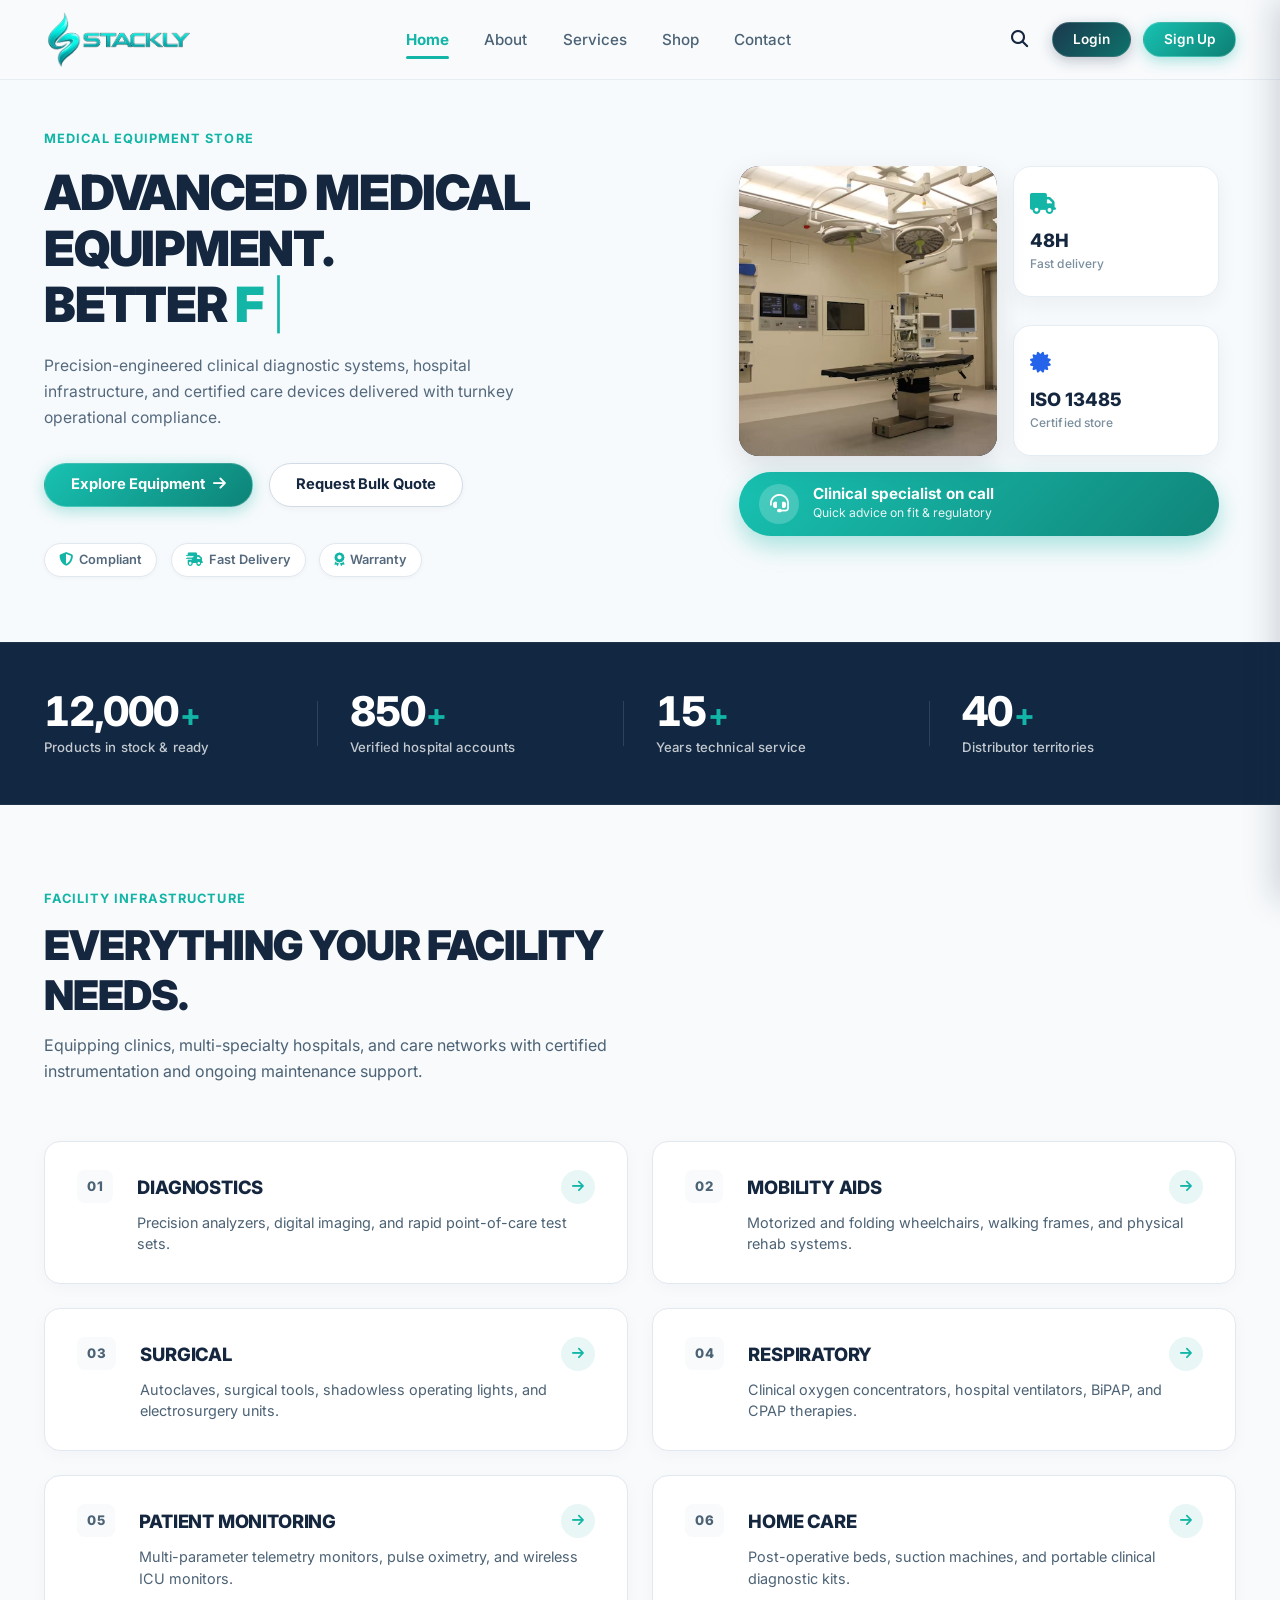
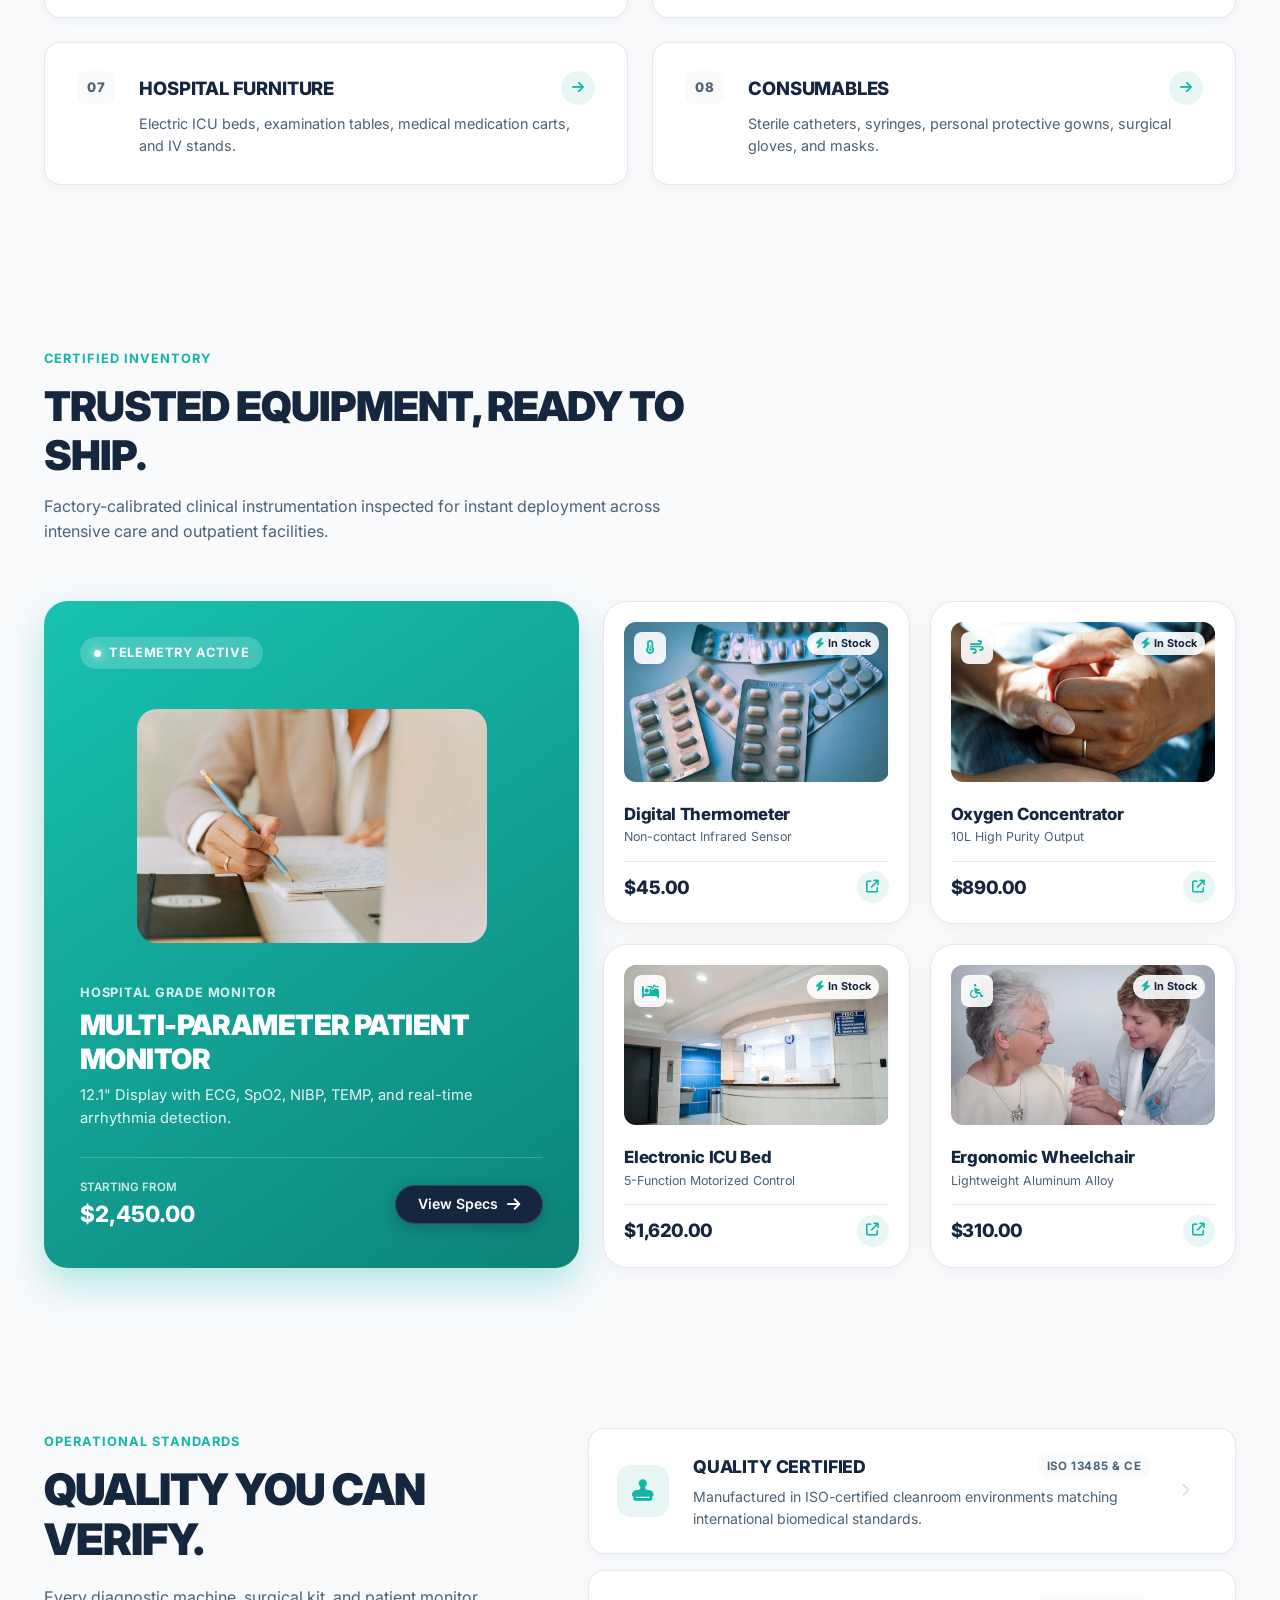
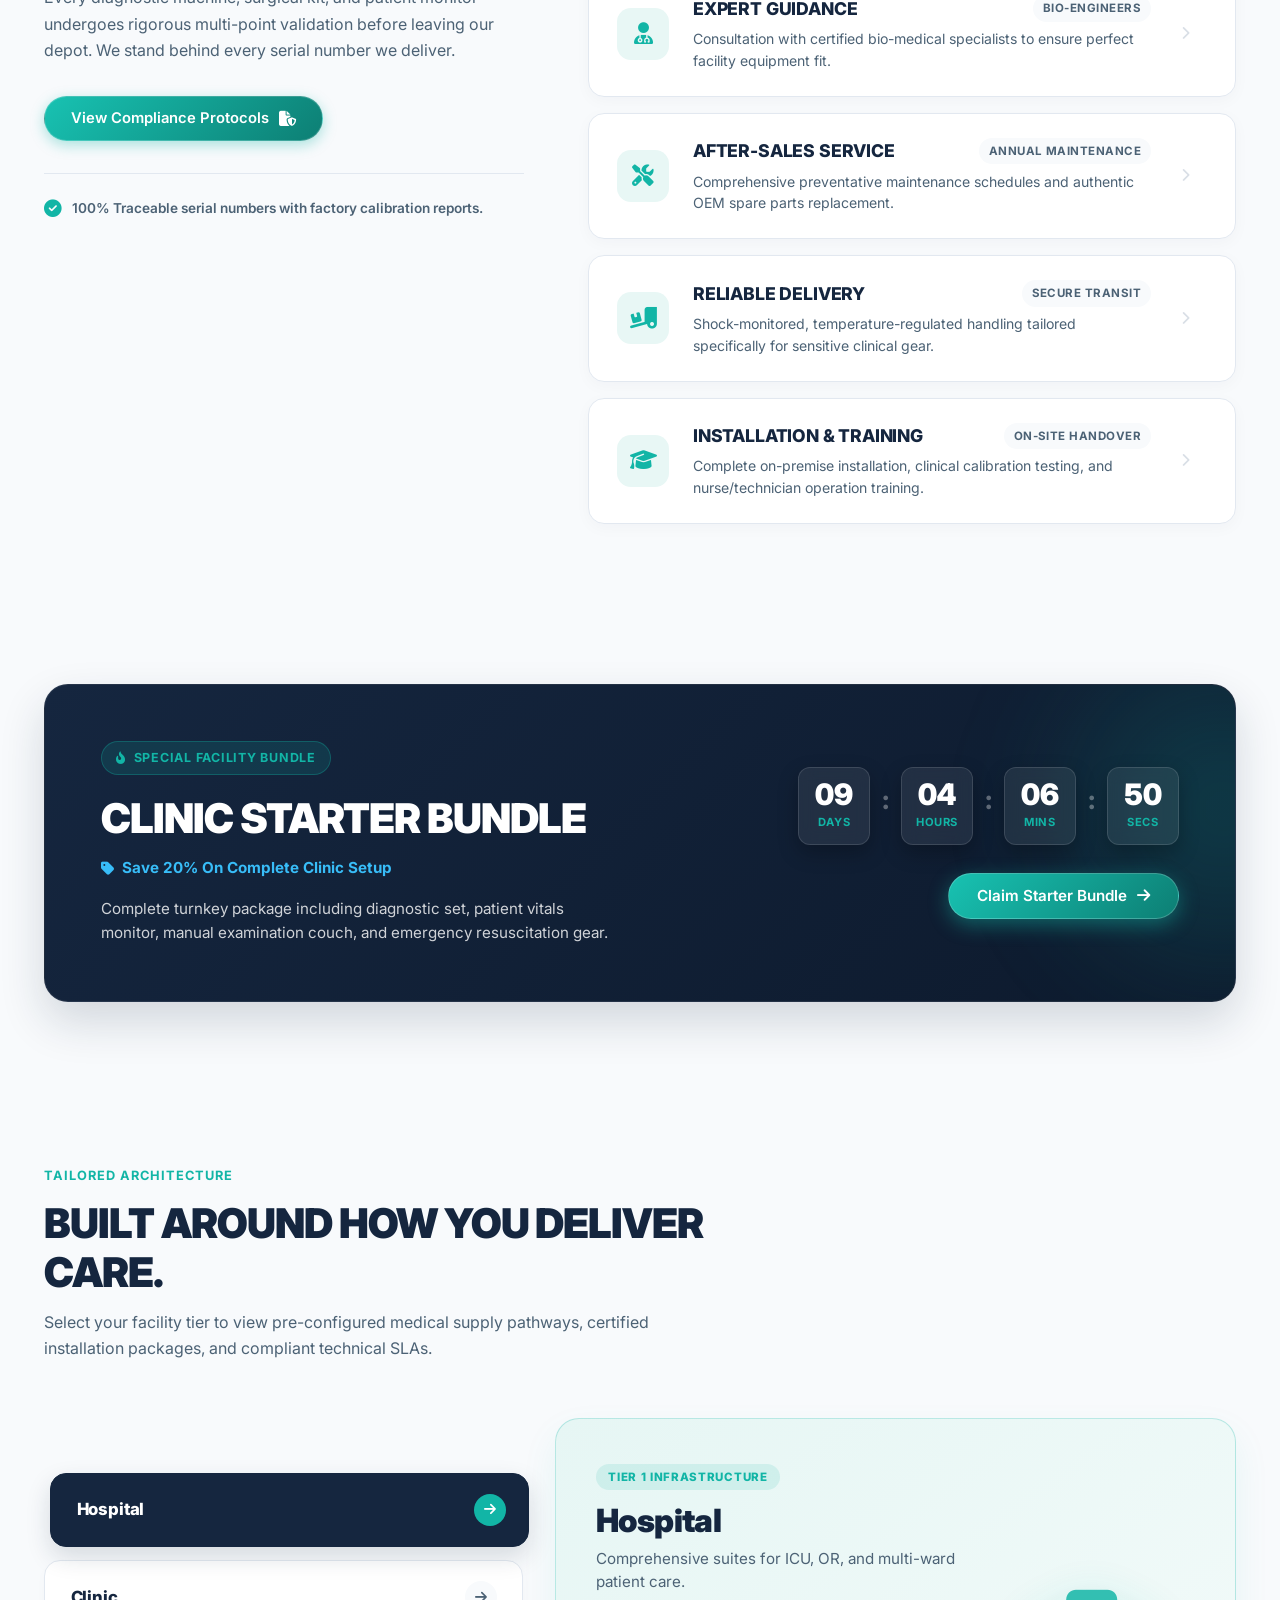
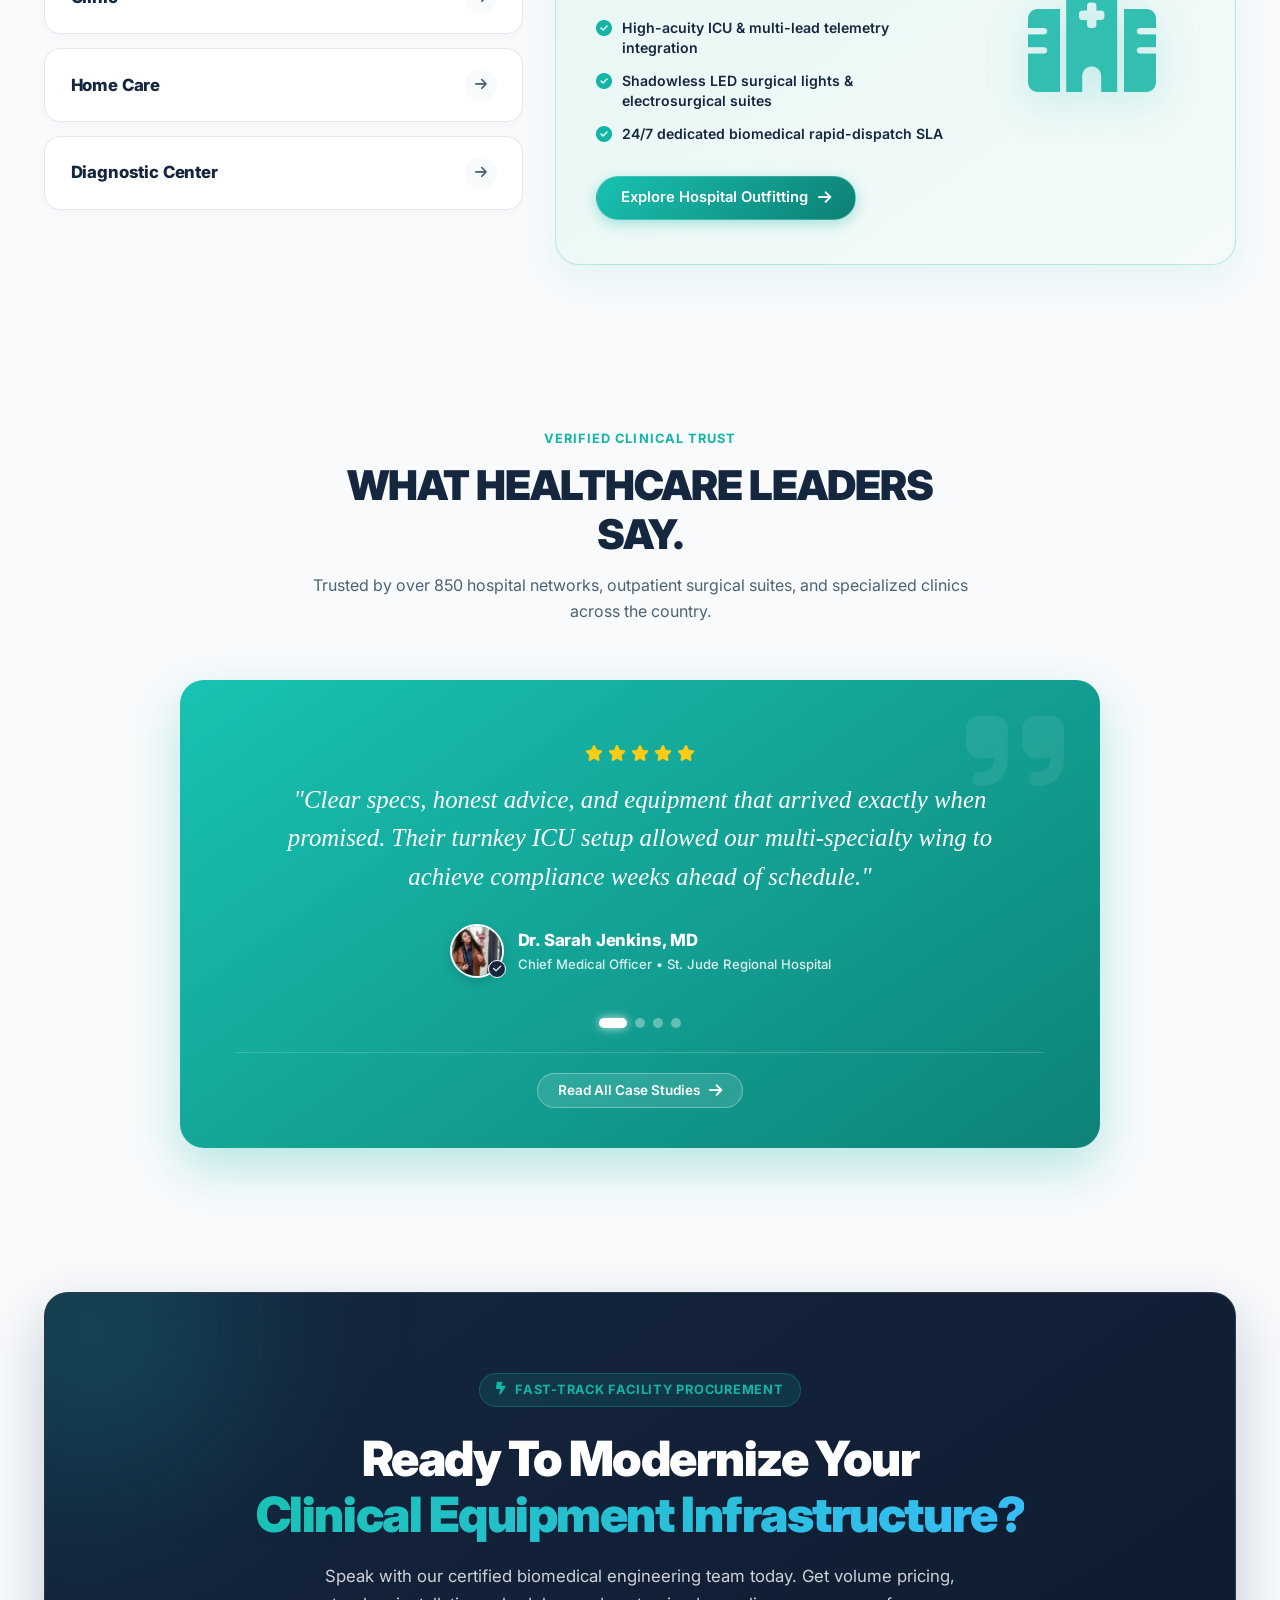
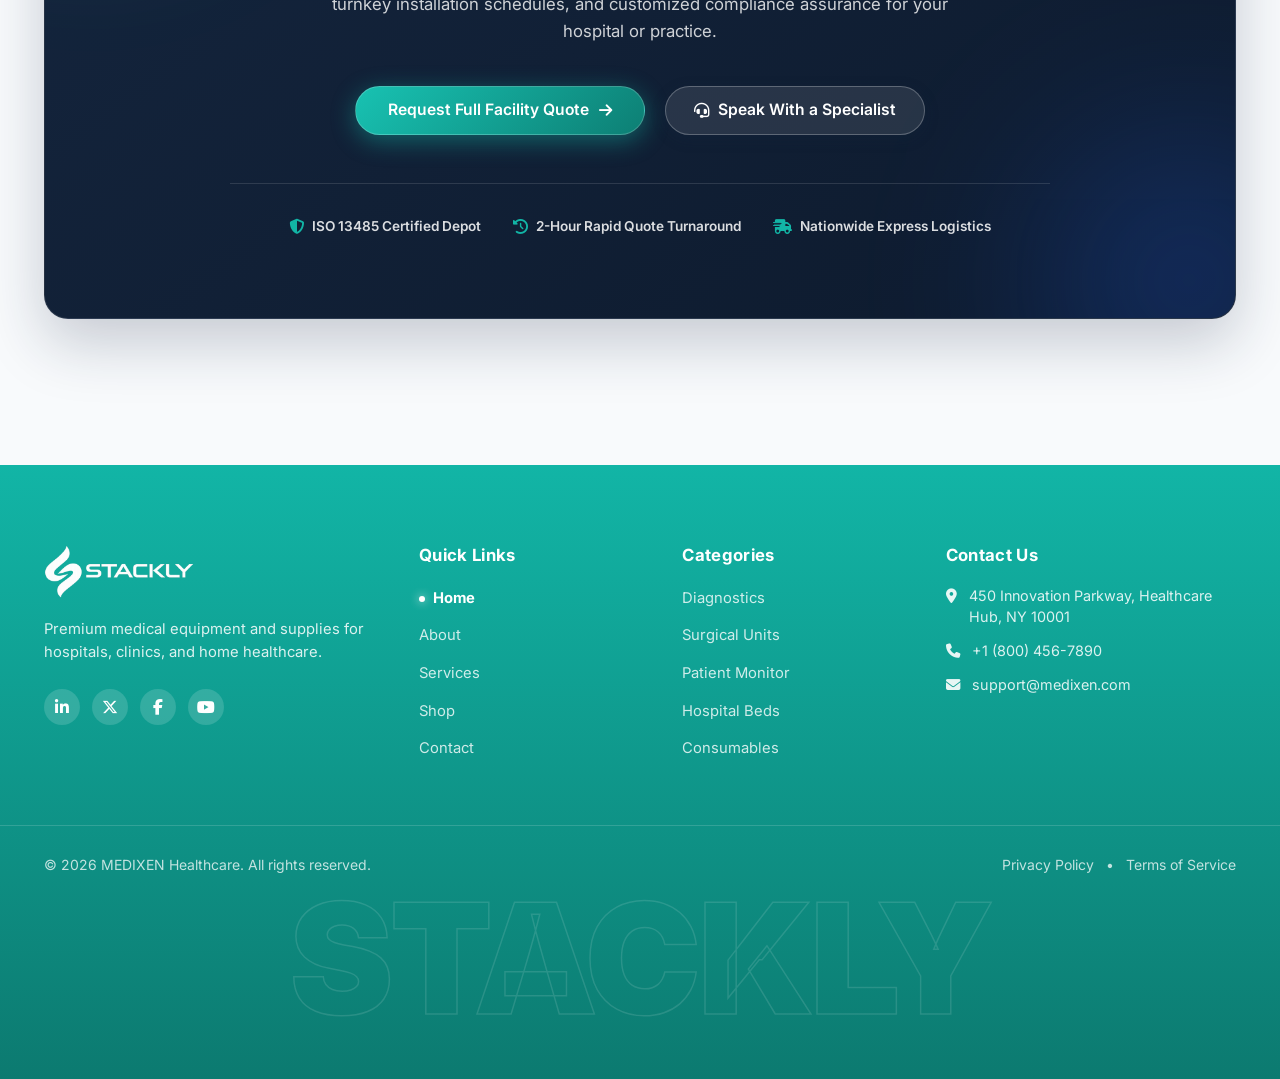
==== commit e1affaec: "Add files via upload" ====
--- a/index.html
+++ b/index.html
@@ -178,15 +178,15 @@
           <div class="doctor-photo-card">
             <div class="doctor-slider-viewport">
               <div class="doc-slide active">
-                <img src="https://images.unsplash.com/photo-1579684385127-1ef15d508118?auto=format&fit=crop&w=700&q=80"
+                <img src="./assets/img 1.webp"
                   alt="Doctor in surgery" class="doc-img">
               </div>
               <div class="doc-slide">
-                <img src="https://images.unsplash.com/photo-1516549655169-df83a0774514?auto=format&fit=crop&w=700&q=80"
+                <img src="./assets/img 2.webp"
                   alt="Specialist using clinical gear" class="doc-img">
               </div>
               <div class="doc-slide">
-                <img src="https://images.unsplash.com/photo-1584515979956-d9f6e5d09982?auto=format&fit=crop&w=700&q=80"
+                <img src="./assets/img 3.webp"
                   alt="ICU equipment care" class="doc-img">
               </div>
             </div>
@@ -525,7 +525,7 @@
               <div class="product-icon-wrap">
                 <i class="fa-solid fa-temperature-half"></i>
               </div>
-              <img src="https://images.unsplash.com/photo-1584308666744-24d5c474f2ae?auto=format&fit=crop&w=500&q=80"
+              <img src="./assets/img 4.webp"
                 alt="Clinical Infrared Thermometer" class="product-img">
               <span class="shipping-tag"><i class="fa-solid fa-bolt"></i> In Stock</span>
             </div>
@@ -549,7 +549,7 @@
               <div class="product-icon-wrap">
                 <i class="fa-solid fa-wind"></i>
               </div>
-              <img src="https://images.unsplash.com/photo-1584515933487-779824d29309?auto=format&fit=crop&w=500&q=80"
+              <img src="./assets/img 5.webp"
                 alt="Oxygen Concentrator Unit" class="product-img">
               <span class="shipping-tag"><i class="fa-solid fa-bolt"></i> In Stock</span>
             </div>
@@ -573,7 +573,7 @@
               <div class="product-icon-wrap">
                 <i class="fa-solid fa-bed-pulse"></i>
               </div>
-              <img src="https://images.unsplash.com/photo-1519494026892-80bbd2d6fd0d?auto=format&fit=crop&w=500&q=80"
+              <img src="./assets/img 6.webp"
                 alt="Electric Hospital Bed" class="product-img">
               <span class="shipping-tag"><i class="fa-solid fa-bolt"></i> In Stock</span>
             </div>
@@ -597,7 +597,7 @@
               <div class="product-icon-wrap">
                 <i class="fa-solid fa-wheelchair"></i>
               </div>
-              <img src="https://images.unsplash.com/photo-1576765608535-5f04d1e3f289?auto=format&fit=crop&w=500&q=80"
+              <img src="./assets/img 7.webp"
                 alt="Ergonomic Wheelchair" class="product-img">
               <span class="shipping-tag"><i class="fa-solid fa-bolt"></i> In Stock</span>
             </div>
@@ -1044,7 +1044,7 @@
 
             <div class="testimonial-author">
               <div class="author-avatar-wrap">
-                <img src="https://images.unsplash.com/photo-1622253692010-333f2da6031d?auto=format&fit=crop&w=300&q=80"
+                <img src="./assets/girl 14.webp"
                   alt="Dr. Sarah Jenkins" class="author-avatar">
                 <span class="author-badge"><i class="fa-solid fa-check"></i></span>
               </div>
@@ -1072,7 +1072,7 @@
 
             <div class="testimonial-author">
               <div class="author-avatar-wrap">
-                <img src="https://images.unsplash.com/photo-1537368910025-700350fe46c7?auto=format&fit=crop&w=300&q=80"
+                <img src="./assets/boy 7.webp"
                   alt="Dr. Marcus Vance" class="author-avatar">
                 <span class="author-badge"><i class="fa-solid fa-check"></i></span>
               </div>
@@ -1100,7 +1100,7 @@
 
             <div class="testimonial-author">
               <div class="author-avatar-wrap">
-                <img src="https://images.unsplash.com/photo-1594824813583-e18e87d25e0e?auto=format&fit=crop&w=300&q=80"
+                <img src="./assets/girl 9.webp"
                   alt="Elena Rostova" class="author-avatar">
                 <span class="author-badge"><i class="fa-solid fa-check"></i></span>
               </div>
@@ -1128,7 +1128,7 @@
 
             <div class="testimonial-author">
               <div class="author-avatar-wrap">
-                <img src="https://images.unsplash.com/photo-1559839734-2b71ea197ec2?auto=format&fit=crop&w=300&q=80"
+                <img src="./assets/girl 4.webp"
                   alt="Dr. Ananya Roy" class="author-avatar">
                 <span class="author-badge"><i class="fa-solid fa-check"></i></span>
               </div>
--- a/style.css
+++ b/style.css
@@ -2119,34 +2119,53 @@
 }
 
 /* ==========================================================================
-   768PX MEDIA QUERY
+   PROMOTIONAL DEAL BANNER - RESPONSIVE 768PX MEDIA QUERY
+   Zero Horizontal Overflow & Mobile/Tablet Alignment
    ========================================================================== */
 @media (max-width: 768px) {
   .deal-banner {
     grid-template-columns: 1fr;
+    gap: 2.25rem;
     padding: 2.25rem 1.5rem;
-    gap: 2.25rem;
-    border-radius: 20px;
+    border-radius: var(--radius-lg, 20px);
     text-align: center;
   }
 
+  /* Reset position of ambient glow so it does not spill beyond screen width */
+  .deal-glow-aura {
+    width: 320px;
+    height: 320px;
+    top: -20%;
+    right: -10%;
+  }
+
+  /* Left column mobile adjustments */
   .deal-badge {
-    margin-left: auto;
-    margin-right: auto;
+    margin: 0 auto 1rem;
+    font-size: 0.72rem;
+  }
+
+  .deal-title {
+    font-size: 1.85rem;
+    margin-bottom: 0.65rem;
   }
 
   .deal-discount-tag {
     justify-content: center;
+    font-size: 0.88rem;
+    margin-bottom: 0.85rem;
   }
 
   .deal-desc {
-    margin-left: auto;
-    margin-right: auto;
+    margin: 0 auto;
     font-size: 0.88rem;
-  }
-
+    line-height: 1.55;
+  }
+
+  /* Right column mobile adjustments */
   .deal-action-box {
     align-items: center;
+    gap: 1.5rem;
     width: 100%;
   }
 
@@ -2157,8 +2176,11 @@
   }
 
   .time-block {
-    min-width: 60px;
-    padding: 8px 8px;
+    min-width: 58px;
+    padding: 10px 8px;
+    border-radius: 10px;
+    flex: 1 1 0;
+    max-width: 75px;
   }
 
   .time-num {
@@ -2171,18 +2193,22 @@
 
   .time-divider {
     font-size: 1.25rem;
-  }
-
+    margin-top: -8px;
+  }
+
+  /* CTA Button full-width alignment */
   .deal-btn-wrap {
     justify-content: center;
+    width: 100%;
   }
 
   .deal-cta-btn {
     width: 100% !important;
-    justify-content: center;
-  }
-}
-
+    justify-content: center !important;
+    padding: 12px 20px !important;
+    font-size: 0.9rem !important;
+  }
+}
 
 
 
